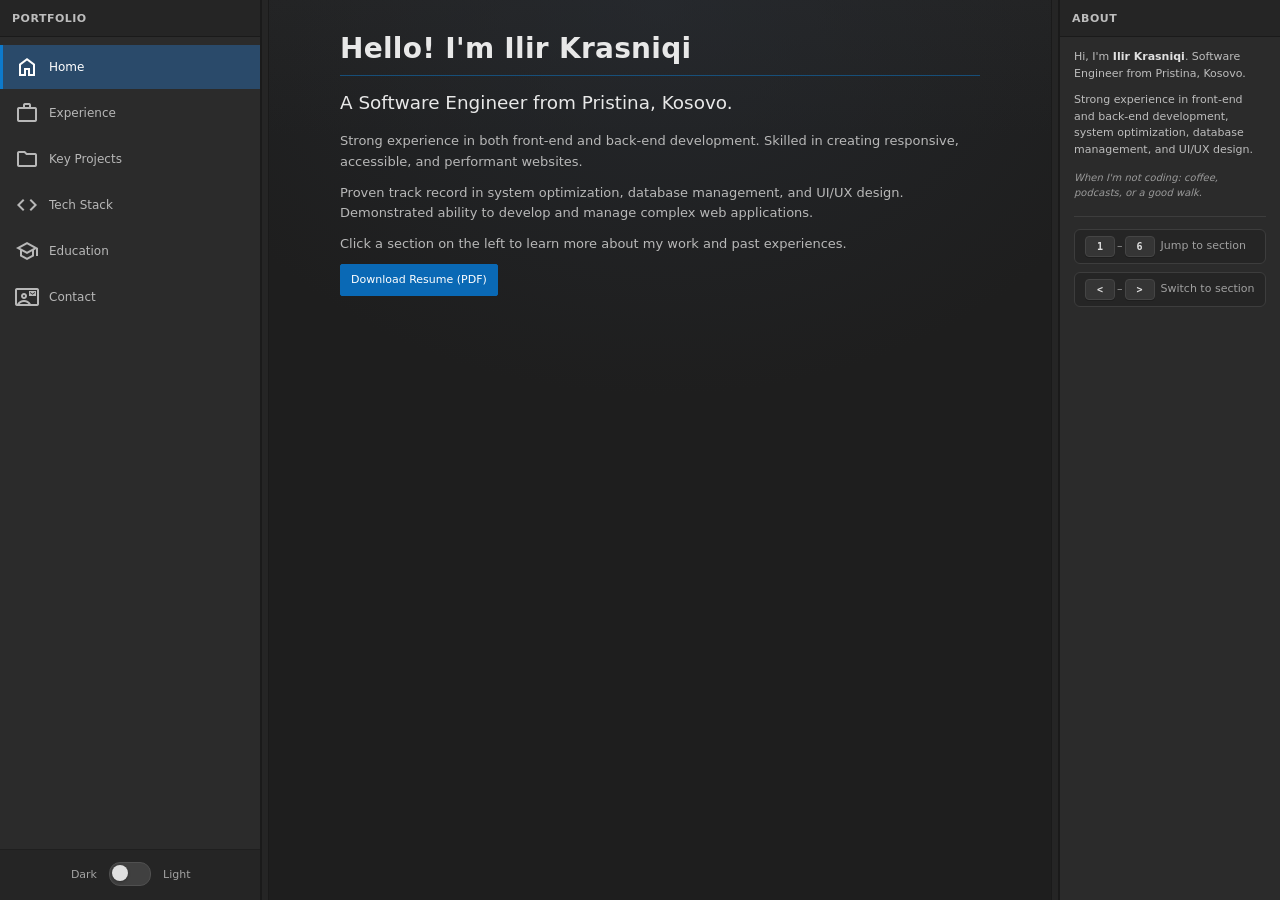
==== index.html @ af6eea29 "Initial commit" ====
<!DOCTYPE html>
<html lang="en">
<head>
  <meta charset="UTF-8" />
  <meta name="viewport" content="width=device-width, initial-scale=1" />
  <meta name="description" content="Ilir Krasniqi – Software Engineer from Pristina, Kosovo. Experience in React, TypeScript, Node.js, and full-stack development. Portfolio of web applications and projects." />
  <title>Ilir Krasniqi – Software Engineer | Portfolio</title>
  <link rel="preconnect" href="https://fonts.googleapis.com" />
  <link rel="preconnect" href="https://fonts.gstatic.com" crossorigin />
  <link rel="preload" href="style.css" as="style" />
  <link rel="stylesheet" href="style.css" />
  <link rel="stylesheet" href="theme-light.css" media="print" onload="this.media='all'" />
  <noscript><link rel="stylesheet" href="theme-light.css" /></noscript>
  <link rel="preload" href="https://fonts.googleapis.com/css2?family=Material+Symbols+Outlined:opsz,wght,FILL,GRAD@24,400,0,0&display=swap" as="style" onload="this.onload=null;this.rel='stylesheet'" />
  <noscript><link rel="stylesheet" href="https://fonts.googleapis.com/css2?family=Material+Symbols+Outlined:opsz,wght,FILL,GRAD@24,400,0,0&display=swap" /></noscript>
  <link rel="icon" id="favicon" href="favicon.svg" type="image/svg+xml" />
  <script>
    (function(){
      try {
        var t = localStorage.getItem('portfolioTheme');
        var fav = document.getElementById('favicon');
        if (t === 'light') { document.documentElement.classList.add('theme-light'); if (fav) fav.href = 'favicon-light.svg'; }
        else if (t === 'dark') { document.documentElement.classList.remove('theme-light'); if (fav) fav.href = 'favicon.svg'; }
      } catch (e) {}
      window._portfolioFaviconPaths = { dark: 'favicon.svg', light: 'favicon-light.svg' };
    })();
  </script>
</head>
<body>
  <a href="#section-home" class="skip-link">Skip to main content</a>
  <div class="container">
    <!-- Left panel: Navigation -->
    <aside class="controls">
      <div class="panel-header">
        <span class="panel-title">Portfolio</span>
      </div>

      <nav class="nav-sections" aria-label="Main navigation">
        <button type="button" class="nav-item active" data-section="home" aria-current="page">
          <span class="material-symbols-outlined nav-icon">home</span>
          <span class="nav-label">Home</span>
        </button>
        <button type="button" class="nav-item" data-section="experience">
          <span class="material-symbols-outlined nav-icon">work</span>
          <span class="nav-label">Experience</span>
        </button>
        <button type="button" class="nav-item" data-section="projects">
          <span class="material-symbols-outlined nav-icon">folder</span>
          <span class="nav-label">Key Projects</span>
        </button>
        <button type="button" class="nav-item" data-section="tech">
          <span class="material-symbols-outlined nav-icon">code</span>
          <span class="nav-label">Tech Stack</span>
        </button>
        <button type="button" class="nav-item" data-section="education">
          <span class="material-symbols-outlined nav-icon">school</span>
          <span class="nav-label">Education</span>
        </button>
        <button type="button" class="nav-item" data-section="contact">
          <span class="material-symbols-outlined nav-icon">contact_mail</span>
          <span class="nav-label">Contact</span>
        </button>
      </nav>

      <div class="controls-footer" role="group" aria-label="Interface theme">
        <div class="theme-row">
          <span class="theme-switch-label">Dark</span>
          <button type="button" id="themeSwitch" class="theme-switch" role="switch" aria-checked="false" aria-label="Use light theme">
            <span class="theme-switch-track">
              <span class="theme-switch-thumb"></span>
            </span>
          </button>
          <span class="theme-switch-label">Light</span>
        </div>
      </div>
    </aside>

    <div class="panel-resizer" id="resizerLeft" role="separator" aria-orientation="vertical" title="Drag to resize panel"></div>

    <!-- Main content -->
    <main class="content-wrapper">
      <div class="content-toolbar">
        <h1 class="content-title">Ilir Krasniqi</h1>
        <p class="content-subtitle">Software Engineer</p>
      </div>

      <div class="content-scroll">
        <section id="section-home" class="content-section active" aria-labelledby="heading-home">
          <h2 id="heading-home" class="section-heading">Hello! I'm Ilir Krasniqi</h2>
          <p class="section-lead">A Software Engineer from Pristina, Kosovo.</p>
          <p>Strong experience in both front-end and back-end development. Skilled in creating responsive, accessible, and performant websites.</p>
          <p>Proven track record in system optimization, database management, and UI/UX design. Demonstrated ability to develop and manage complex web applications.</p>
          <p class="section-hint">Click a section on the left to learn more about my work and past experiences.</p>
          <p class="section-actions">
            <a href="https://ilir.netlify.app/ilir-krasniqi-cv.pdf" class="btn-panel btn-primary" target="_blank" rel="noopener noreferrer" download>Download Resume (PDF)</a>
          </p>
        </section>

        <section id="section-experience" class="content-section" aria-labelledby="heading-experience" hidden>
          <h2 id="heading-experience" class="section-heading">Experience</h2>
          <p class="section-intro">Professional experience across full-stack development, accounting systems, and IT support.</p>
          <ul class="timeline-list">
            <li class="timeline-item">
              <span class="timeline-role">Software Engineer</span>
              <span class="timeline-company">@ Secro Inc</span>
              <span class="timeline-date">Dec 2025 – Present</span>
              <ul class="timeline-bullets">
                <li>In charge of supporting clients and ensuring smooth onboarding and ongoing technical assistance.</li>
                <li>Create new flows for new clients based on sales team needs, tailoring solutions to each client’s requirements.</li>
                <li>Replace third-party applications in our process with in-house solutions to improve control, reliability, and cost efficiency.</li>
                <li>Develop and maintain automated QA test suites covering all application flows.</li>
              </ul>
              <span class="timeline-tags">React · TypeScript · Node.js · NestJS</span>
            </li>
            <li class="timeline-item">
              <span class="timeline-role">Full-Stack Developer</span>
              <span class="timeline-company">@ Planet Accounting</span>
              <span class="timeline-date">Jan 2023 – Dec 2025</span>
              <ul class="timeline-bullets">
                <li>Led the front-end design of the Planet Accounting web program, ensuring a user-friendly and visually appealing interface.</li>
                <li>Developed a comprehensive school management system for a reputable school in Kosovo, tailored to their operational needs.</li>
                <li>Integrated the school management system into the Planet Accounting program, enabling centralized financial reporting and streamlined access to accounting data.</li>
                <li>Optimized back-end development processes by monitoring and testing methods for improving database query efficiency.</li>
              </ul>
              <span class="timeline-tags">JavaScript · PHP · SQL · HTML/CSS</span>
            </li>
            <li class="timeline-item">
              <span class="timeline-role">Full-Stack Developer</span>
              <span class="timeline-company">@ Green Mills General Trading L.L.C</span>
              <span class="timeline-date">Jan 2020 – Jan 2023</span>
              <ul class="timeline-bullets">
                <li>Developed and maintained the company's internal inventory management system to improve operational efficiency.</li>
                <li>Integrated real-time data synchronization features to ensure accuracy and reduce delays in inventory updates.</li>
                <li>Enhanced back-end architecture with scalable solutions, optimizing database queries and data handling for high-volume operations.</li>
                <li>Conducted rigorous testing and debugging to ensure the system's reliability, security, and performance across multiple user roles.</li>
              </ul>
              <span class="timeline-tags">React · Node.js · PostgreSQL · AWS</span>
            </li>
            <li class="timeline-item">
              <span class="timeline-role">IT Technician</span>
              <span class="timeline-company">@ Exclusive Globex Group</span>
              <span class="timeline-date">May 2018 – Jan 2020</span>
              <ul class="timeline-bullets">
                <li>Created and maintained the company's business website, ensuring it met branding and functional requirements.</li>
                <li>Installed, configured, and maintained devices including desktops, laptops, and peripherals to support operational efficiency.</li>
                <li>Managed all technological aspects of the company, ensuring smooth operation across hardware and software platforms.</li>
              </ul>
              <span class="timeline-tags">Support · Hardware · Documentation</span>
            </li>
          </ul>
        </section>

        <section id="section-projects" class="content-section" aria-labelledby="heading-projects" hidden>
          <div id="projectListViewModel">
            <h2 id="heading-projects" class="section-heading">Key Projects</h2>
            <p class="section-intro">Selected web applications and systems I’ve built or contributed to. Click a project to read more.</p>
            <div class="project-cards">
            <article class="project-card" data-project-id="markdown-editor" tabindex="0" role="button">
              <h3 class="project-card-title">Markdown Editor</h3>
              <p class="project-card-desc">Client-side markdown editor with split view and live preview. Features: outline from headings, export to HTML/PDF/Word, find &amp; replace, formatting toolbar, dark/light theme, resizable panels, and optional draft auto-save.</p>
              <span class="project-card-tags">HTML · CSS · JavaScript · marked.js · html2pdf</span>
            </article>
            <article class="project-card" data-project-id="label-designer" tabindex="0" role="button">
              <h3 class="project-card-title">Label Designer (Label Maker)</h3>
              <p class="project-card-desc">Client-side web app for designing printable labels. Canvas with text, QR codes, barcodes, shapes, lines, SVG/images; layers panel and properties; import/export JSON, XML, PNG, PDF, ZPL; print support. Same Photoshop-style UI as the Markdown Editor.</p>
              <span class="project-card-tags">HTML · CSS · JavaScript · Fabric.js · Vite · jsPDF</span>
            </article>
            <article class="project-card" data-project-id="planet-accounting" tabindex="0" role="button">
              <h3 class="project-card-title">Planet Accounting Web Program</h3>
              <p class="project-card-desc">Full-stack web application for accounting workflows: invoicing, reporting, and data management. Includes role-based access, dashboards, and export features.</p>
              <span class="project-card-tags">React · TypeScript · Node.js · PostgreSQL</span>
            </article>
            <article class="project-card" data-project-id="lead-generator" tabindex="0" role="button">
              <h3 class="project-card-title">Lead Generator (ImportInfo → Seamless AI)</h3>
              <p class="project-card-desc">Automation that pulls lead data from ImportInfo and feeds it into Seamless AI. Handles mapping, validation, and scheduled runs for qualified sales leads.</p>
              <span class="project-card-tags">JavaScript · Node.js · API · Automation</span>
            </article>
            <article class="project-card" data-project-id="national-theater-kosovo" tabindex="0" role="button">
              <h3 class="project-card-title">National Theater of Kosovo — Management Tool</h3>
              <p class="project-card-desc">Management system for productions, scheduling, cast and crew, and operational reporting. Supports planning and day-to-day theater administration.</p>
              <span class="project-card-tags">React · TypeScript · Node.js · PostgreSQL</span>
            </article>
          </div>
          </div>
          <div id="projectDetailView" class="project-detail-view hidden">
            <a href="#" id="projectDetailBack" class="project-detail-back"><span class="material-symbols-outlined" aria-hidden="true">arrow_back</span><span class="project-detail-back-text">All projects</span></a>
            <h2 id="projectDetailTitle" class="section-heading project-detail-title"></h2>
            <div class="project-detail-block">
              <h3 class="project-detail-label">Why I built this</h3>
              <p id="projectDetailReason" class="project-detail-reason"></p>
            </div>
            <div class="project-detail-block">
              <h3 class="project-detail-label">UI / UX</h3>
              <p id="projectDetailUiUx" class="project-detail-uiux"></p>
            </div>
            <div class="project-detail-block">
              <h3 class="project-detail-label">Overview</h3>
              <p id="projectDetailOverview" class="project-detail-overview"></p>
            </div>
            <div class="project-detail-gallery" id="projectDetailGallery" aria-label="Project screenshots"></div>
            <div class="project-detail-block">
              <h3 class="project-detail-label">Tech</h3>
              <div class="project-detail-tech" id="projectDetailTech"></div>
            </div>
            <div class="project-detail-links" id="projectDetailLinks"></div>
          </div>
        </section>

        <section id="section-tech" class="content-section" aria-labelledby="heading-tech" hidden>
          <h2 id="heading-tech" class="section-heading">Tech Stack</h2>
          <p class="section-intro">Technologies and tools I use for building and deploying web applications.</p>
          <div class="tech-groups">
            <div class="tech-group">
              <h3 class="tech-group-title">Frontend</h3>
              <div class="tech-grid">
                <span class="tech-badge" title="HTML5 – Markup structure">HTML5</span>
                <span class="tech-badge" title="CSS3 – Styling and layout">CSS3</span>
                <span class="tech-badge" title="JavaScript – Client-side scripting">JavaScript</span>
                <span class="tech-badge" title="TypeScript – Typed JavaScript">TypeScript</span>
                <span class="tech-badge" title="React – UI library">React</span>
              </div>
            </div>
            <div class="tech-group">
              <h3 class="tech-group-title">Backend &amp; Runtime</h3>
              <div class="tech-grid">
                <span class="tech-badge" title="Node.js – JavaScript runtime">Node.js</span>
                <span class="tech-badge" title="NestJS – Node.js framework">NestJS</span>
                <span class="tech-badge" title="PHP – Server-side language">PHP</span>
                <span class="tech-badge" title="Java – Backend and applications">Java</span>
              </div>
            </div>
            <div class="tech-group">
              <h3 class="tech-group-title">Database</h3>
              <div class="tech-grid">
                <span class="tech-badge" title="PostgreSQL – Relational database">PostgreSQL</span>
                <span class="tech-badge" title="SQL – Database queries">SQL</span>
              </div>
            </div>
            <div class="tech-group">
              <h3 class="tech-group-title">Tools &amp; Cloud</h3>
              <div class="tech-grid">
                <span class="tech-badge" title="Git – Version control">Git</span>
                <span class="tech-badge" title="AWS – Cloud platform">AWS</span>
              </div>
            </div>
          </div>
        </section>

        <section id="section-education" class="content-section" aria-labelledby="heading-education" hidden>
          <h2 id="heading-education" class="section-heading">Education</h2>
          <p class="section-intro">Formal education and continuous learning in technology and development.</p>
          <div class="education-block">
            <span class="education-school">Rochester Institute of Technology</span>
            <span class="education-degree">Associate Degree (May 2025)</span>
            <p class="education-desc">Focus on applied technology and information technology. Coursework in programming, web development, databases, and system design, supporting my transition into full-stack development.</p>
          </div>
        </section>

        <section id="section-contact" class="content-section" aria-labelledby="heading-contact" hidden>
          <h2 id="heading-contact" class="section-heading">Contact</h2>
          <p class="section-intro">I’m open to new opportunities and collaborations. Reach out by email or phone, or get an indicative quote below.</p>
          <div class="contact-list">
            <a href="mailto:ilirk18@gmail.com" class="contact-link">
              <span class="material-symbols-outlined contact-icon">mail</span>
              ilirk18@gmail.com
            </a>
            <a href="tel:+38343823137" class="contact-link">
              <span class="material-symbols-outlined contact-icon">phone</span>
              +383 (43) 823-137
            </a>
          </div>

          <div class="quote-block" aria-labelledby="quote-heading">
            <h3 id="quote-heading" class="quote-heading">Request a quote</h3>
            <p class="quote-intro">Get an indicative range for your project. Final scope and pricing will be confirmed after we discuss your needs.</p>
            <div class="quote-form">
              <div class="quote-field">
                <label for="quote-type">Project type</label>
                <select id="quote-type" class="quote-select">
                  <option value="website">Website (marketing, landing, multi-page)</option>
                  <option value="webapp">Web application (dashboard, SaaS, tools)</option>
                  <option value="consulting">Consulting / technical advisory</option>
                  <option value="maintenance">Ongoing maintenance or support</option>
                  <option value="other">Other / custom</option>
                </select>
              </div>
              <div class="quote-field">
                <label for="quote-scope">Scope</label>
                <select id="quote-scope" class="quote-select">
                  <option value="small">Small (1–3 weeks)</option>
                  <option value="medium" selected>Medium (3–8 weeks)</option>
                  <option value="large">Large (2–4 months)</option>
                </select>
              </div>
              <div class="quote-field">
                <label for="quote-timeline">Timeline</label>
                <select id="quote-timeline" class="quote-select">
                  <option value="standard" selected>Standard</option>
                  <option value="rush">Rush (faster delivery)</option>
                </select>
              </div>
            </div>
            <div class="quote-result" id="quote-result" aria-live="polite" aria-atomic="true">
              <span class="quote-result-label">Estimated range</span>
              <span class="quote-result-value" id="quote-result-value">—</span>
            </div>
            <p class="quote-disclaimer">Indicative only. Contact me for a detailed proposal.</p>
          </div>

          <div class="links-block">
            <span class="links-label">Links</span>
            <a href="https://ilir.netlify.app/ilir-krasniqi-cv.pdf" class="btn-panel btn-primary contact-download" target="_blank" rel="noopener noreferrer">Resume (PDF)</a>
            <a href="https://github.com/ilirk18" class="btn-panel contact-download" target="_blank" rel="noopener noreferrer">GitHub</a>
          </div>
        </section>
      </div>
    </main>

    <div class="panel-resizer" id="resizerRight" role="separator" aria-orientation="vertical" title="Drag to resize panel"></div>

    <!-- Right panel: Quick info -->
    <aside class="layers-panel">
      <div class="panel-header">
        <span class="panel-title">About</span>
      </div>
      <div class="about-content">
        <p class="about-text">Hi, I'm <strong>Ilir Krasniqi</strong>. Software Engineer from Pristina, Kosovo.</p>
        <p class="about-text">Strong experience in front-end and back-end development, system optimization, database management, and UI/UX design.</p>
        <p class="about-fun">When I'm not coding: coffee, podcasts, or a good walk.</p>
        <div class="about-shortcuts">
          <span class="shortcut-chip"><span class="shortcut-keys"><kbd>1</kbd>–<kbd>6</kbd></span><span class="shortcut-label">Jump to section</span></span>
          <span class="shortcut-chip"><span class="shortcut-keys"><kbd>&lt;</kbd>–<kbd>&gt;</kbd></span><span class="shortcut-label">Switch to section</span></span>
        </div>
      </div>
    </aside>
  </div>

  <div id="comparisonExpandModal" class="comparison-expand-modal hidden" role="dialog" aria-modal="true" aria-label="Before and after — full size">
    <div class="comparison-expand-backdrop" id="comparisonExpandBackdrop"></div>
    <div class="comparison-expand-content">
      <div class="comparison-expand-header">
        <span class="comparison-expand-title">Before &amp; After — full size</span>
        <span class="comparison-expand-zoom-hint">Scroll on an image to zoom</span>
        <button type="button" class="comparison-expand-close" id="comparisonExpandClose" aria-label="Close">
          <span class="material-symbols-outlined">close</span>
        </button>
      </div>
      <div class="comparison-expand-body" id="comparisonExpandBody"></div>
    </div>
  </div>

  <script src="app.js" defer></script>
</body>
</html>
---- style.css ----
/* Portfolio – same Photoshop-style dark theme as Markdown Editor */
body {
  font-family: "Segoe UI", system-ui, -apple-system, sans-serif;
  margin: 0;
  padding: 0;
  background: #1a1a1a;
  transition: background-color 0.3s ease;
}

.skip-link {
  position: absolute;
  top: -100px;
  left: 8px;
  padding: 8px 12px;
  font-size: 13px;
  background: #0d7acc;
  color: #fff;
  border-radius: 4px;
  text-decoration: none;
  z-index: 10001;
  transition: top 0.2s;
}

.skip-link:focus {
  top: 8px;
}

.container {
  display: flex;
  height: 100vh;
}

/* ----- Left panel: Navigation ----- */
.controls {
  width: var(--controls-width, 260px);
  min-width: 200px;
  max-width: 480px;
  flex-shrink: 0;
  background: #2b2b2b;
  border-right: 1px solid #1a1a1a;
  overflow-y: auto;
  overflow-x: hidden;
  display: flex;
  flex-direction: column;
}

.panel-header {
  height: 36px;
  min-height: 36px;
  padding: 0 12px;
  background: #252525;
  border-bottom: 1px solid #1a1a1a;
  flex-shrink: 0;
  display: flex;
  align-items: center;
}

.panel-title {
  font-size: 11px;
  font-weight: 600;
  color: #bdbdbd;
  letter-spacing: 0.5px;
  text-transform: uppercase;
}

.nav-sections {
  display: flex;
  flex-direction: column;
  padding: 8px 0;
  gap: 2px;
}

.nav-item {
  display: flex;
  align-items: center;
  gap: 10px;
  width: 100%;
  padding: 10px 12px;
  font-size: 12px;
  font-weight: 500;
  color: #b8b8b8;
  background: transparent;
  border: none;
  border-left: 3px solid transparent;
  cursor: pointer;
  text-align: left;
  font-family: inherit;
  transition: background 0.12s, color 0.12s, border-color 0.12s;
}

.nav-item:hover {
  background: #323232;
  color: #e0e0e0;
}

.nav-item.active {
  background: #2a4a6a;
  color: #fff;
  border-left-color: #0d7acc;
}

.nav-icon {
  font-family: "Material Symbols Outlined";
  font-size: 20px;
  font-weight: 400;
  line-height: 1;
  color: inherit;
  flex-shrink: 0;
}

.nav-label {
  flex: 1;
}

.material-symbols-outlined {
  font-family: "Material Symbols Outlined";
  font-weight: 400;
  font-style: normal;
  font-size: 1.25rem;
  line-height: 1;
  letter-spacing: normal;
  text-rendering: optimizeLegibility;
  -webkit-font-smoothing: antialiased;
}

/* Controls footer & theme */
.controls-footer {
  margin-top: auto;
  padding: 10px 12px 12px;
  background: #252525;
  border-top: 1px solid #1f1f1f;
  flex-shrink: 0;
}

.theme-row {
  display: flex;
  align-items: center;
  justify-content: center;
  gap: 10px;
}

.controls-footer .theme-switch-label {
  font-size: 11px;
  color: #a3a3a3;
  min-width: 28px;
}

.controls-footer .theme-switch-label:first-of-type {
  text-align: right;
}

.controls-footer .theme-switch-label:last-of-type {
  text-align: left;
}

/* ----- Panel resizers ----- */
.panel-resizer {
  width: 6px;
  flex-shrink: 0;
  background: #252525;
  border-left: 1px solid #1a1a1a;
  border-right: 1px solid #1a1a1a;
  cursor: col-resize;
  position: relative;
}

.panel-resizer:hover,
.panel-resizer.resizing {
  background: #0d7acc;
  border-left-color: #0d7acc;
  border-right-color: #0d7acc;
  opacity: 0.8;
}

/* ----- Main content ----- */
.content-wrapper {
  flex: 1;
  display: flex;
  flex-direction: column;
  background: #1e1e1e;
  background-image: radial-gradient(ellipse 120% 80% at 50% 0%, rgba(40, 45, 52, 0.6) 0%, transparent 55%),
    linear-gradient(180deg, #222 0%, #1e1e1e 15%, #1e1e1e 100%);
  min-width: 0;
}

.content-toolbar {
  padding: 16px 24px;
  background: #252525;
  border-bottom: 1px solid #1a1a1a;
  flex-shrink: 0;
}

.content-toolbar--hidden {
  display: none;
}

/* Desktop: use about panel only; hide main content toolbar */
@media (min-width: 769px) {
  .content-toolbar {
    display: none !important;
  }
}

/* Mobile: show toolbar (name/title in main area), hide about panel */
@media (max-width: 768px) {
  .layers-panel {
    display: none !important;
  }
}

.content-title {
  margin: 0 0 4px;
  font-size: 20px;
  font-weight: 600;
  color: #fff;
  letter-spacing: 0.02em;
}

.content-subtitle {
  margin: 0;
  font-size: 12px;
  color: #a3a3a3;
  letter-spacing: 0.03em;
}

.content-scroll {
  flex: 1;
  overflow-y: auto;
  padding: 24px 32px;
  display: flex;
  flex-direction: column;
  align-items: center;
}

.content-section {
  display: none;
  width: 100%;
  max-width: 640px;
  padding: 8px 0;
}

.content-section.active {
  display: block;
  animation: sectionFadeIn 0.35s ease;
}

@keyframes sectionFadeIn {
  from { opacity: 0; }
  to { opacity: 1; }
}

.section-heading {
  margin: 0 0 16px;
  padding-bottom: 10px;
  font-size: 1.5em;
  font-weight: 600;
  color: #e8e8e8;
  letter-spacing: 0.01em;
  border-bottom: 1px solid rgba(13, 122, 204, 0.4);
}

/* Home section: slightly more prominent hero */
#section-home .section-heading {
  font-size: 1.75em;
  margin-bottom: 12px;
  border-bottom-color: rgba(13, 122, 204, 0.5);
}

#section-home .section-lead {
  font-size: 1.15em;
  color: #e8e8e8;
  font-weight: 500;
}

.section-lead {
  margin: 0 0 12px;
  font-size: 1.1em;
  color: #e0e0e0;
}

.content-section p {
  margin: 0 0 0.75em;
  font-size: 13px;
  line-height: 1.6;
  color: #b8b8b8;
}

.section-intro {
  margin: 0 0 20px;
  font-size: 13px;
  line-height: 1.5;
  color: #a0a0a0;
}

.section-hint {
  margin-top: 20px;
  font-size: 11px;
  color: #707070;
}

.section-actions {
  margin: 24px 0 0;
}

.section-actions .btn-panel {
  display: inline-flex;
}

/* Timeline (Experience) */
.timeline-list {
  list-style: none;
  padding: 0;
  margin: 0;
}

.timeline-item {
  padding: 14px 0;
  margin: 0 -4px;
  padding-left: 12px;
  padding-right: 4px;
  border-bottom: 1px solid #3d3d3d;
  border-left: 3px solid transparent;
  display: flex;
  flex-direction: column;
  gap: 4px;
  transition: background 0.2s ease, border-left-color 0.2s ease;
}

.timeline-item:hover {
  background: rgba(255, 255, 255, 0.04);
  border-left-color: rgba(13, 122, 204, 0.5);
}

.timeline-item:last-child {
  border-bottom: none;
}

.timeline-role {
  font-weight: 600;
  color: #e0e0e0;
  font-size: 13px;
}

.timeline-company {
  font-size: 12px;
  color: #0d7acc;
}

.timeline-date {
  font-size: 11px;
  color: #888;
}

.timeline-desc {
  margin: 10px 0 0;
  font-size: 12px;
  line-height: 1.55;
  color: #a0a0a0;
}

.timeline-bullets {
  margin: 10px 0 0;
  padding-left: 1.25em;
  list-style: disc;
  font-size: 12px;
  line-height: 1.55;
  color: #a0a0a0;
}

.timeline-bullets li {
  margin-bottom: 6px;
}

.timeline-bullets li:last-child {
  margin-bottom: 0;
}

.timeline-tags {
  margin-top: 8px;
  font-size: 11px;
  color: #0d7acc;
}

/* Projects */
.project-cards {
  display: flex;
  flex-direction: column;
  gap: 16px;
}

.project-card {
  padding: 18px;
  background: #2b2b2b;
  border: 1px solid #404040;
  border-radius: 4px;
  display: flex;
  flex-direction: column;
  gap: 8px;
  transition: box-shadow 0.25s ease, border-color 0.2s ease, background 0.2s ease;
}

.project-card-title {
  margin: 0;
  font-size: 14px;
  font-weight: 600;
  color: #e0e0e0;
}

.project-card-desc {
  margin: 0;
  font-size: 12px;
  line-height: 1.55;
  color: #a0a0a0;
}

.project-card-tags {
  font-size: 11px;
  color: #0d7acc;
}

.project-card[role="button"] {
  cursor: pointer;
}

.project-card[role="button"]:hover {
  border-color: #0d7acc;
  background: #323232;
  box-shadow: 0 0 0 1px #0d7acc, 0 0 20px rgba(13, 122, 204, 0.25);
}

.project-card[role="button"]:hover .project-card-title {
  color: #fff;
}

.project-card[role="button"]:hover .project-card-tags {
  color: #4da3f6;
}

.project-card[role="button"]:focus-visible {
  outline: 2px solid #0d7acc;
  outline-offset: 2px;
}

/* Project detail (in-section view) */
#projectListViewModel.hidden,
.project-detail-view.hidden {
  display: none !important;
}

.project-detail-view {
  display: block;
  max-width: 640px;
}

.project-detail-back {
  display: inline-flex;
  align-items: center;
  gap: 6px;
  margin-bottom: 20px;
  font-size: 12px;
  color: #0d7acc;
  text-decoration: none;
  transition: color 0.15s ease;
}

.project-detail-back .project-detail-back-text {
  text-decoration: underline;
  text-underline-offset: 3px;
  text-decoration-color: transparent;
  transition: text-decoration-color 0.15s ease;
}

.project-detail-back:hover .project-detail-back-text {
  text-decoration-color: currentColor;
}

.project-detail-back .material-symbols-outlined {
  font-size: 20px;
  flex-shrink: 0;
}

.project-detail-title {
  margin-bottom: 20px;
}

.project-detail-block {
  margin-bottom: 20px;
}

.project-detail-label {
  margin: 0 0 8px;
  font-size: 11px;
  font-weight: 600;
  letter-spacing: 0.05em;
  text-transform: uppercase;
  color: #888;
  font-family: inherit;
}

.project-detail-reason,
.project-detail-uiux,
.project-detail-overview {
  margin: 0;
  font-size: 13px;
  line-height: 1.6;
  color: #b8b8b8;
}

.project-detail-gallery {
  margin-bottom: 20px;
  position: relative;
}

.project-detail-carousel {
  position: relative;
  overflow: hidden;
  border-radius: 4px;
  border: 1px solid #404040;
  background: #1a1a1a;
}

.project-detail-track {
  display: flex;
  transition: transform 0.3s ease;
}

.project-detail-slide {
  flex: 0 0 100%;
  width: 100%;
  min-width: 0;
}

.project-detail-slide img {
  width: 100%;
  height: auto;
  display: block;
  vertical-align: top;
}

.project-detail-carousel-btn {
  position: absolute;
  top: 50%;
  transform: translateY(-50%);
  z-index: 2;
  width: 40px;
  height: 40px;
  padding: 0;
  display: inline-flex;
  align-items: center;
  justify-content: center;
  background: rgba(0, 0, 0, 0.5);
  border: 1px solid #505050;
  border-radius: 4px;
  color: #fff;
  cursor: pointer;
  font-family: inherit;
  transition: background 0.15s ease;
}

.project-detail-carousel-btn:hover {
  background: rgba(0, 0, 0, 0.75);
}

.project-detail-carousel-btn .material-symbols-outlined {
  font-size: 28px;
}

.project-detail-carousel-prev {
  left: 12px;
}

.project-detail-carousel-next {
  right: 12px;
}

.project-detail-dots {
  display: flex;
  justify-content: center;
  gap: 8px;
  margin-top: 12px;
  flex-wrap: wrap;
}

.project-detail-dot {
  width: 8px;
  height: 8px;
  padding: 0;
  border: none;
  border-radius: 50%;
  background: #505050;
  cursor: pointer;
  font-size: 0;
  transition: background 0.15s ease;
}

.project-detail-dot:hover {
  background: #707070;
}

.project-detail-dot.active {
  background: #0d7acc;
}

/* Before/after comparison slider */
.project-detail-comparison {
  position: relative;
  overflow: hidden;
  border-radius: 4px;
  border: 1px solid #404040;
  background: #1a1a1a;
  cursor: ew-resize;
  user-select: none;
  min-height: 240px;
  aspect-ratio: 16 / 9;
}

.project-detail-comparison-before,
.project-detail-comparison-after {
  display: block;
  width: 100%;
  height: 100%;
  position: absolute;
  left: 0;
  top: 0;
  object-fit: cover;
  object-position: center;
  pointer-events: none;
}

.project-detail-comparison-before {
  z-index: 0;
}

.project-detail-comparison-after {
  z-index: 1;
  clip-path: inset(0 50% 0 0);
  transition: clip-path 0.05s ease-out;
}

.project-detail-comparison-handle {
  position: absolute;
  top: 0;
  bottom: 0;
  left: 50%;
  width: 4px;
  margin-left: -2px;
  z-index: 2;
  cursor: ew-resize;
  background: #0d7acc;
  display: flex;
  align-items: center;
  justify-content: center;
  transition: left 0.05s ease-out;
}

.project-detail-comparison-handle-grip {
  position: absolute;
  width: 32px;
  height: 32px;
  border-radius: 50%;
  background: #0d7acc;
  color: #fff;
  display: flex;
  align-items: center;
  justify-content: center;
  box-shadow: 0 1px 4px rgba(0, 0, 0, 0.3);
  pointer-events: none;
}

.project-detail-comparison-handle-grip .material-symbols-outlined {
  font-size: 20px;
}

.project-detail-comparison-label {
  position: absolute;
  bottom: 10px;
  padding: 4px 10px;
  font-size: 11px;
  font-weight: 600;
  letter-spacing: 0.05em;
  text-transform: uppercase;
  background: rgba(0, 0, 0, 0.6);
  color: #fff;
  border-radius: 2px;
  pointer-events: none;
  z-index: 3;
}

.project-detail-comparison-label-before {
  left: 10px;
}

.project-detail-comparison-label-after {
  right: 10px;
}

.project-detail-comparison-hint {
  margin: 10px 0 0;
  font-size: 11px;
  color: #707070;
}

.project-detail-comparison-expand-btn {
  position: absolute;
  top: 10px;
  right: 10px;
  z-index: 3;
  width: 36px;
  height: 36px;
  padding: 0;
  display: inline-flex;
  align-items: center;
  justify-content: center;
  background: rgba(0, 0, 0, 0.5);
  border: 1px solid #505050;
  border-radius: 4px;
  color: #fff;
  cursor: pointer;
  font-family: inherit;
}

.project-detail-comparison-expand-btn:hover {
  background: rgba(0, 0, 0, 0.75);
}

.project-detail-comparison-expand-btn .material-symbols-outlined {
  font-size: 20px;
}

/* Comparison expand modal (full images) */
.comparison-expand-modal {
  position: fixed;
  inset: 0;
  z-index: 20000;
  display: flex;
  align-items: center;
  justify-content: center;
  padding: 20px;
  box-sizing: border-box;
}

.comparison-expand-modal.hidden {
  display: none !important;
}

.comparison-expand-backdrop {
  position: absolute;
  inset: 0;
  background: rgba(0, 0, 0, 0.75);
}

.comparison-expand-content {
  position: relative;
  width: 100%;
  max-width: 1200px;
  max-height: 90vh;
  display: flex;
  flex-direction: column;
  background: #2b2b2b;
  border: 1px solid #505050;
  border-radius: 6px;
  box-shadow: 0 12px 40px rgba(0, 0, 0, 0.55);
  overflow: hidden;
}

.comparison-expand-header {
  padding: 12px 16px;
  background: #252525;
  border-bottom: 1px solid #404040;
  display: flex;
  align-items: center;
  justify-content: space-between;
  gap: 12px;
  flex-shrink: 0;
  flex-wrap: wrap;
}

.comparison-expand-title {
  font-size: 13px;
  font-weight: 600;
  color: #e0e0e0;
}

.comparison-expand-zoom-hint {
  font-size: 11px;
  color: #888;
}

.comparison-expand-close {
  display: inline-flex;
  align-items: center;
  justify-content: center;
  width: 36px;
  height: 36px;
  padding: 0;
  background: transparent;
  border: none;
  border-radius: 4px;
  color: #b0b0b0;
  cursor: pointer;
  font-family: inherit;
}

.comparison-expand-close:hover {
  background: rgba(255, 255, 255, 0.08);
  color: #fff;
}

.comparison-expand-close .material-symbols-outlined {
  font-size: 22px;
}

.comparison-expand-body {
  padding: 16px;
  overflow: auto;
  flex: 1;
  min-height: 0;
}

.comparison-expand-row {
  display: flex;
  gap: 20px;
  flex-wrap: wrap;
  justify-content: center;
}

.comparison-expand-cell {
  display: flex;
  flex-direction: column;
  gap: 8px;
  flex: 1;
  min-width: 280px;
  max-width: 50%;
}

.comparison-expand-cell-label {
  font-size: 11px;
  font-weight: 600;
  letter-spacing: 0.05em;
  text-transform: uppercase;
  color: #888;
}

.comparison-expand-zoom-wrap {
  overflow: auto;
  flex: 1;
  min-height: 200px;
  max-height: 70vh;
  display: flex;
  align-items: flex-start;
  justify-content: flex-start;
  cursor: zoom-in;
  border-radius: 4px;
  border: 1px solid #404040;
  background: #1a1a1a;
}

.comparison-expand-zoom-inner {
  flex-shrink: 0;
}

.comparison-expand-zoom-inner img {
  width: 100%;
  height: 100%;
  display: block;
  object-fit: fill;
  border-radius: 0;
  border: none;
  pointer-events: none;
}

.project-detail-tech {
  display: flex;
  flex-wrap: wrap;
  gap: 8px;
}

.project-detail-links {
  display: flex;
  flex-wrap: wrap;
  gap: 10px;
  padding-top: 8px;
  border-top: 1px solid #3d3d3d;
}

.project-detail-link {
  display: inline-flex;
  align-items: center;
  gap: 8px;
  padding: 8px 16px;
  font-size: 12px;
  text-decoration: none;
  color: inherit;
}

.project-detail-link .material-symbols-outlined {
  font-size: 18px;
}

/* Tech stack */
.tech-groups {
  display: flex;
  flex-direction: column;
  gap: 20px;
}

.tech-group {
  display: flex;
  flex-direction: column;
  gap: 10px;
}

.tech-group-title {
  margin: 0;
  font-size: 11px;
  font-weight: 600;
  letter-spacing: 0.05em;
  text-transform: uppercase;
  color: #888;
}

.tech-grid {
  display: flex;
  flex-wrap: wrap;
  gap: 8px;
}

.tech-badge {
  padding: 6px 12px;
  background: #323232;
  border: 1px solid #505050;
  border-radius: 4px;
  font-size: 12px;
  color: #b8b8b8;
  cursor: default;
  transition: transform 0.15s ease, filter 0.15s ease;
}

.tech-badge:hover {
  transform: scale(1.06);
  filter: brightness(1.2);
}

/* Education */
.education-block {
  padding: 16px;
  background: #2b2b2b;
  border: 1px solid #404040;
  border-radius: 4px;
  display: flex;
  flex-direction: column;
  gap: 4px;
}

.education-school {
  font-weight: 600;
  color: #e0e0e0;
  font-size: 14px;
}

.education-degree {
  font-size: 12px;
  color: #888;
}

.education-desc {
  margin: 12px 0 0;
  font-size: 12px;
  line-height: 1.55;
  color: #a0a0a0;
}

/* Contact */
.contact-list {
  display: flex;
  flex-direction: column;
  gap: 12px;
  margin-bottom: 20px;
}

.contact-link {
  display: inline-flex;
  align-items: center;
  gap: 10px;
  color: #0d7acc;
  text-decoration: none;
  font-size: 13px;
}

.contact-link:hover {
  text-decoration: underline;
}

.contact-icon {
  font-size: 20px;
  color: inherit;
}

.links-block {
  display: flex;
  flex-direction: column;
  gap: 10px;
}

.links-label {
  font-size: 10px;
  font-weight: 600;
  letter-spacing: 0.05em;
  text-transform: uppercase;
  color: #888;
}

.contact-download {
  display: inline-flex;
  align-items: center;
  justify-content: center;
  width: fit-content;
  padding: 8px 16px;
  text-decoration: none;
  color: inherit;
  font-size: 12px;
}

/* Request a quote */
.quote-block {
  margin: 28px 0 24px;
  padding: 20px;
  background: #252525;
  border: 1px solid #404040;
  border-radius: 6px;
}

.quote-heading {
  margin: 0 0 8px;
  font-size: 14px;
  font-weight: 600;
  color: #e0e0e0;
}

.quote-intro {
  margin: 0 0 16px;
  font-size: 12px;
  line-height: 1.5;
  color: #a0a0a0;
}

.quote-form {
  display: flex;
  flex-direction: column;
  gap: 14px;
  margin-bottom: 18px;
}

.quote-field {
  display: flex;
  flex-direction: column;
  gap: 4px;
}

.quote-field label {
  font-size: 11px;
  font-weight: 600;
  letter-spacing: 0.03em;
  color: #888;
}

.quote-select {
  padding: 8px 32px 8px 10px;
  font-size: 12px;
  font-family: inherit;
  color: #e0e0e0;
  background: #1e1e1e url("data:image/svg+xml,%3Csvg xmlns='http://www.w3.org/2000/svg' width='12' height='12' viewBox='0 0 24 24' fill='none' stroke='%23a0a0a0' stroke-width='2' stroke-linecap='round' stroke-linejoin='round'%3E%3Cpath d='M6 9l6 6 6-6'/%3E%3C/svg%3E") no-repeat right 10px center;
  background-size: 12px;
  border: 1px solid #404040;
  border-radius: 4px;
  cursor: pointer;
  transition: border-color 0.2s ease;
  appearance: none;
  -webkit-appearance: none;
  -moz-appearance: none;
}

.quote-select:hover {
  border-color: #555;
}

.quote-select:focus {
  outline: none;
  border-color: #0d7acc;
  box-shadow: 0 0 0 2px rgba(13, 122, 204, 0.3);
}

.quote-result {
  display: flex;
  flex-direction: column;
  gap: 2px;
  padding: 12px 14px;
  background: rgba(13, 122, 204, 0.12);
  border: 1px solid rgba(13, 122, 204, 0.4);
  border-radius: 4px;
}

.quote-result-label {
  font-size: 10px;
  font-weight: 600;
  letter-spacing: 0.05em;
  text-transform: uppercase;
  color: #7eb8e8;
}

.quote-result-value {
  font-size: 18px;
  font-weight: 600;
  color: #fff;
}

.quote-disclaimer {
  margin: 12px 0 0;
  font-size: 11px;
  color: #707070;
}

.btn-panel {
  padding: 6px 10px;
  font-size: 11px;
  font-weight: 500;
  color: #e0e0e0;
  background: #404040;
  border: 1px solid #505050;
  border-radius: 2px;
  cursor: pointer;
  transition: background 0.12s, border-color 0.12s;
  text-decoration: none;
}

.btn-panel:hover:not(:disabled) {
  background: #4a4a4a;
  border-color: #606060;
  color: #fff;
}

.btn-panel.btn-primary {
  background: #0a69b5;
  border-color: #0a69b5;
  color: #fff;
}

.btn-panel.btn-primary:hover:not(:disabled) {
  background: #0d7acc;
  border-color: #0d7acc;
}

/* ----- Right panel: About ----- */
.layers-panel {
  width: var(--layers-panel-width, 220px);
  min-width: 180px;
  max-width: 420px;
  flex-shrink: 0;
  background: #2b2b2b;
  border-left: 1px solid #1a1a1a;
  overflow: hidden;
  display: flex;
  flex-direction: column;
}

.about-content {
  padding: 12px 14px;
  font-size: 11px;
  color: #bdbdbd;
  line-height: 1.5;
  flex: 1;
  overflow-y: auto;
}

.about-text {
  margin: 0 0 10px;
}

.about-text strong {
  color: #e0e0e0;
}

.about-fun {
  margin: 12px 0 0;
  font-size: 10px;
  color: #9a9a9a;
  font-style: italic;
}

.about-shortcuts {
  margin: 16px 0 0;
  padding-top: 12px;
  border-top: 1px solid #3d3d3d;
  display: flex;
  flex-direction: column;
  gap: 8px;
  align-items: stretch;
}

.shortcut-chip {
  display: flex;
  align-items: center;
  gap: 6px;
  padding: 6px 10px;
  font-size: 11px;
  color: #a0a0a0;
  background: #252525;
  border: 1px solid #3d3d3d;
  border-radius: 6px;
  min-width: 0;
  box-sizing: border-box;
  transition: transform 0.15s ease, box-shadow 0.15s ease;
}

.shortcut-chip:hover {
  transform: scale(1.03);
  box-shadow: 0 0 14px rgba(13, 122, 204, 0.25);
}

.shortcut-chip .shortcut-keys {
  display: inline-flex;
  align-items: center;
  gap: 2px;
  white-space: nowrap;
  flex-shrink: 0;
}

.shortcut-chip .shortcut-label {
  min-width: 0;
  overflow-wrap: break-word;
}

.about-shortcuts kbd {
  display: inline-block;
  padding: 2px 5px;
  min-width: 18px;
  font-size: 10px;
  font-weight: 600;
  text-align: center;
  background: #353535;
  border: 1px solid #454545;
  border-radius: 4px;
  color: #e0e0e0;
  box-shadow: 0 1px 0 rgba(0, 0, 0, 0.2);
}

/* ----- Theme switch (left panel footer) ----- */
.theme-switch {
  display: inline-flex;
  align-items: center;
  padding: 2px;
  background: none;
  border: none;
  cursor: pointer;
  font-family: inherit;
  flex-shrink: 0;
}

.theme-switch-track {
  position: relative;
  width: 40px;
  height: 22px;
  border-radius: 11px;
  background: #404040;
  border: 1px solid #505050;
  transition: background 0.2s, border-color 0.2s;
}

.theme-switch:hover .theme-switch-track {
  background: #484848;
  border-color: #606060;
}

.theme-switch-thumb {
  position: absolute;
  top: 2px;
  left: 2px;
  width: 16px;
  height: 16px;
  border-radius: 50%;
  background: #e0e0e0;
  box-shadow: 0 1px 3px rgba(0, 0, 0, 0.3);
  transition: transform 0.2s ease;
}

.theme-switch[aria-checked="true"] .theme-switch-thumb {
  transform: translateX(18px);
}

.theme-switch[aria-checked="true"] .theme-switch-track {
  background: #0d7acc;
  border-color: #0d7acc;
}

.theme-switch[aria-checked="true"]:hover .theme-switch-track {
  background: #1a8ae0;
  border-color: #1a8ae0;
}

.theme-switch:focus-visible {
  outline: 2px solid #0d7acc;
  outline-offset: 2px;
  border-radius: 13px;
}

.hidden {
  display: none !important;
}

/* ----- Scrollbars ----- */
.controls,
.content-scroll,
.about-content,
.comparison-expand-body,
.comparison-expand-zoom-wrap {
  scrollbar-width: thin;
  scrollbar-color: #505050 #2b2b2b;
}

.controls::-webkit-scrollbar,
.content-scroll::-webkit-scrollbar,
.about-content::-webkit-scrollbar,
.comparison-expand-body::-webkit-scrollbar,
.comparison-expand-zoom-wrap::-webkit-scrollbar {
  width: 10px;
  height: 10px;
}

.controls::-webkit-scrollbar-track,
.content-scroll::-webkit-scrollbar-track,
.about-content::-webkit-scrollbar-track,
.comparison-expand-body::-webkit-scrollbar-track,
.comparison-expand-zoom-wrap::-webkit-scrollbar-track {
  background: #2b2b2b;
}

.controls::-webkit-scrollbar-thumb,
.content-scroll::-webkit-scrollbar-thumb,
.about-content::-webkit-scrollbar-thumb,
.comparison-expand-body::-webkit-scrollbar-thumb,
.comparison-expand-zoom-wrap::-webkit-scrollbar-thumb {
  background: #505050;
  border-radius: 5px;
  border: 2px solid #2b2b2b;
}

.controls::-webkit-scrollbar-thumb:hover,
.content-scroll::-webkit-scrollbar-thumb:hover,
.about-content::-webkit-scrollbar-thumb:hover,
.comparison-expand-body::-webkit-scrollbar-thumb:hover,
.comparison-expand-zoom-wrap::-webkit-scrollbar-thumb:hover {
  background: #606060;
}

/* ----- Easter egg (Konami code) ----- */
.easter-toast {
  position: fixed;
  bottom: 32px;
  left: 50%;
  transform: translateX(-50%) translateY(20px);
  padding: 12px 24px;
  font-size: 14px;
  font-weight: 500;
  color: #fff;
  background: #0d7acc;
  border-radius: 8px;
  box-shadow: 0 8px 32px rgba(0, 0, 0, 0.4);
  z-index: 10002;
  opacity: 0;
  transition: opacity 0.3s ease, transform 0.3s ease;
  pointer-events: none;
}

.easter-toast.easter-toast-visible {
  opacity: 1;
  transform: translateX(-50%) translateY(0);
}

.easter-confetti {
  position: fixed;
  top: 0;
  left: 0;
  width: 100%;
  height: 100%;
  pointer-events: none;
  z-index: 10001;
  overflow: hidden;
}

.easter-confetti-piece {
  position: absolute;
  top: -10px;
  width: 10px;
  height: 10px;
  border-radius: 2px;
  animation: easterConfettiFall linear forwards;
  opacity: 0.9;
}

@keyframes easterConfettiFall {
  to {
    transform: translateY(110vh) rotate(720deg);
    opacity: 0;
  }
}

/* ----- Focus styles ----- */
.nav-item:focus-visible {
  outline: 2px solid #0d7acc;
  outline-offset: 2px;
}

.contact-link:focus-visible {
  outline: 2px solid #0d7acc;
  outline-offset: 2px;
}

/* ----- Reduced motion: respect prefers-reduced-motion ----- */
@media (prefers-reduced-motion: reduce) {
  body,
  .skip-link,
  .nav-item,
  .theme-switch-track,
  .theme-switch-thumb,
  .project-card,
  .tech-badge,
  .shortcut-chip,
  .easter-toast,
  .project-detail-back .project-detail-back-text {
    transition: none !important;
  }

  .content-section.active {
    animation: none !important;
  }

  .easter-confetti-piece {
    animation: none !important;
  }

  .easter-confetti {
    display: none !important;
  }
}

/* ----- Print: one-column resume-style layout ----- */
@media print {
  .skip-link,
  .controls,
  .layers-panel,
  .panel-resizer,
  .easter-toast,
  .easter-confetti,
  #comparisonExpandModal {
    display: none !important;
  }

  body {
    background: #fff;
  }

  .container {
    display: block;
    height: auto;
    min-height: auto;
  }

  .content-wrapper {
    flex: none;
    width: 100%;
    max-width: none;
    background: #fff;
  }

  .content-toolbar {
    background: #f5f5f5;
    border-bottom: 1px solid #ddd;
    padding: 16px 24px;
  }

  .content-title {
    color: #111;
  }

  .content-subtitle {
    color: #555;
  }

  .content-scroll {
    padding: 24px 32px;
    overflow: visible;
    display: block;
    align-items: unset;
    max-height: none;
  }

  .content-section {
    display: block !important;
    visibility: visible !important;
    position: relative !important;
    width: 100% !important;
    max-width: none !important;
    page-break-inside: avoid;
  }

  .content-section h2 {
    page-break-after: avoid;
    color: #111;
  }

  .section-heading,
  .section-lead,
  .content-section p,
  .section-intro,
  .section-hint {
    color: #333;
  }

  .timeline-role,
  .timeline-company,
  .project-card-title {
    color: #111;
  }

  .timeline-date,
  .timeline-tags,
  .project-card-desc,
  .project-card-tags {
    color: #555;
  }

  #projectDetailView {
    display: none !important;
  }

  #projectListViewModel {
    display: block !important;
  }

  .project-card {
    break-inside: avoid;
    background: #f9f9f9;
    border-color: #ddd;
  }

  .tech-badge {
    background: #eee;
    border-color: #ccc;
    color: #333;
  }

  .contact-link {
    color: #0d7acc;
  }

  .btn-panel {
    border-color: #0d7acc;
    color: #0d7acc;
    background: transparent;
  }
}
---- style.css ----
/* Portfolio – same Photoshop-style dark theme as Markdown Editor */
body {
  font-family: "Segoe UI", system-ui, -apple-system, sans-serif;
  margin: 0;
  padding: 0;
  background: #1a1a1a;
  transition: background-color 0.3s ease;
}

.skip-link {
  position: absolute;
  top: -100px;
  left: 8px;
  padding: 8px 12px;
  font-size: 13px;
  background: #0d7acc;
  color: #fff;
  border-radius: 4px;
  text-decoration: none;
  z-index: 10001;
  transition: top 0.2s;
}

.skip-link:focus {
  top: 8px;
}

.container {
  display: flex;
  height: 100vh;
}

/* ----- Left panel: Navigation ----- */
.controls {
  width: var(--controls-width, 260px);
  min-width: 200px;
  max-width: 480px;
  flex-shrink: 0;
  background: #2b2b2b;
  border-right: 1px solid #1a1a1a;
  overflow-y: auto;
  overflow-x: hidden;
  display: flex;
  flex-direction: column;
}

.panel-header {
  height: 36px;
  min-height: 36px;
  padding: 0 12px;
  background: #252525;
  border-bottom: 1px solid #1a1a1a;
  flex-shrink: 0;
  display: flex;
  align-items: center;
}

.panel-title {
  font-size: 11px;
  font-weight: 600;
  color: #bdbdbd;
  letter-spacing: 0.5px;
  text-transform: uppercase;
}

.nav-sections {
  display: flex;
  flex-direction: column;
  padding: 8px 0;
  gap: 2px;
}

.nav-item {
  display: flex;
  align-items: center;
  gap: 10px;
  width: 100%;
  padding: 10px 12px;
  font-size: 12px;
  font-weight: 500;
  color: #b8b8b8;
  background: transparent;
  border: none;
  border-left: 3px solid transparent;
  cursor: pointer;
  text-align: left;
  font-family: inherit;
  transition: background 0.12s, color 0.12s, border-color 0.12s;
}

.nav-item:hover {
  background: #323232;
  color: #e0e0e0;
}

.nav-item.active {
  background: #2a4a6a;
  color: #fff;
  border-left-color: #0d7acc;
}

.nav-icon {
  font-family: "Material Symbols Outlined";
  font-size: 20px;
  font-weight: 400;
  line-height: 1;
  color: inherit;
  flex-shrink: 0;
}

.nav-label {
  flex: 1;
}

.material-symbols-outlined {
  font-family: "Material Symbols Outlined";
  font-weight: 400;
  font-style: normal;
  font-size: 1.25rem;
  line-height: 1;
  letter-spacing: normal;
  text-rendering: optimizeLegibility;
  -webkit-font-smoothing: antialiased;
}

/* Controls footer & theme */
.controls-footer {
  margin-top: auto;
  padding: 10px 12px 12px;
  background: #252525;
  border-top: 1px solid #1f1f1f;
  flex-shrink: 0;
}

.theme-row {
  display: flex;
  align-items: center;
  justify-content: center;
  gap: 10px;
}

.controls-footer .theme-switch-label {
  font-size: 11px;
  color: #a3a3a3;
  min-width: 28px;
}

.controls-footer .theme-switch-label:first-of-type {
  text-align: right;
}

.controls-footer .theme-switch-label:last-of-type {
  text-align: left;
}

/* ----- Panel resizers ----- */
.panel-resizer {
  width: 6px;
  flex-shrink: 0;
  background: #252525;
  border-left: 1px solid #1a1a1a;
  border-right: 1px solid #1a1a1a;
  cursor: col-resize;
  position: relative;
}

.panel-resizer:hover,
.panel-resizer.resizing {
  background: #0d7acc;
  border-left-color: #0d7acc;
  border-right-color: #0d7acc;
  opacity: 0.8;
}

/* ----- Main content ----- */
.content-wrapper {
  flex: 1;
  display: flex;
  flex-direction: column;
  background: #1e1e1e;
  background-image: radial-gradient(ellipse 120% 80% at 50% 0%, rgba(40, 45, 52, 0.6) 0%, transparent 55%),
    linear-gradient(180deg, #222 0%, #1e1e1e 15%, #1e1e1e 100%);
  min-width: 0;
}

.content-toolbar {
  padding: 16px 24px;
  background: #252525;
  border-bottom: 1px solid #1a1a1a;
  flex-shrink: 0;
}

.content-toolbar--hidden {
  display: none;
}

/* Desktop: use about panel only; hide main content toolbar */
@media (min-width: 769px) {
  .content-toolbar {
    display: none !important;
  }
}

/* Mobile: show toolbar (name/title in main area), hide about panel */
@media (max-width: 768px) {
  .layers-panel {
    display: none !important;
  }
}

.content-title {
  margin: 0 0 4px;
  font-size: 20px;
  font-weight: 600;
  color: #fff;
  letter-spacing: 0.02em;
}

.content-subtitle {
  margin: 0;
  font-size: 12px;
  color: #a3a3a3;
  letter-spacing: 0.03em;
}

.content-scroll {
  flex: 1;
  overflow-y: auto;
  padding: 24px 32px;
  display: flex;
  flex-direction: column;
  align-items: center;
}

.content-section {
  display: none;
  width: 100%;
  max-width: 640px;
  padding: 8px 0;
}

.content-section.active {
  display: block;
  animation: sectionFadeIn 0.35s ease;
}

@keyframes sectionFadeIn {
  from { opacity: 0; }
  to { opacity: 1; }
}

.section-heading {
  margin: 0 0 16px;
  padding-bottom: 10px;
  font-size: 1.5em;
  font-weight: 600;
  color: #e8e8e8;
  letter-spacing: 0.01em;
  border-bottom: 1px solid rgba(13, 122, 204, 0.4);
}

/* Home section: slightly more prominent hero */
#section-home .section-heading {
  font-size: 1.75em;
  margin-bottom: 12px;
  border-bottom-color: rgba(13, 122, 204, 0.5);
}

#section-home .section-lead {
  font-size: 1.15em;
  color: #e8e8e8;
  font-weight: 500;
}

.section-lead {
  margin: 0 0 12px;
  font-size: 1.1em;
  color: #e0e0e0;
}

.content-section p {
  margin: 0 0 0.75em;
  font-size: 13px;
  line-height: 1.6;
  color: #b8b8b8;
}

.section-intro {
  margin: 0 0 20px;
  font-size: 13px;
  line-height: 1.5;
  color: #a0a0a0;
}

.section-hint {
  margin-top: 20px;
  font-size: 11px;
  color: #707070;
}

.section-actions {
  margin: 24px 0 0;
}

.section-actions .btn-panel {
  display: inline-flex;
}

/* Timeline (Experience) */
.timeline-list {
  list-style: none;
  padding: 0;
  margin: 0;
}

.timeline-item {
  padding: 14px 0;
  margin: 0 -4px;
  padding-left: 12px;
  padding-right: 4px;
  border-bottom: 1px solid #3d3d3d;
  border-left: 3px solid transparent;
  display: flex;
  flex-direction: column;
  gap: 4px;
  transition: background 0.2s ease, border-left-color 0.2s ease;
}

.timeline-item:hover {
  background: rgba(255, 255, 255, 0.04);
  border-left-color: rgba(13, 122, 204, 0.5);
}

.timeline-item:last-child {
  border-bottom: none;
}

.timeline-role {
  font-weight: 600;
  color: #e0e0e0;
  font-size: 13px;
}

.timeline-company {
  font-size: 12px;
  color: #0d7acc;
}

.timeline-date {
  font-size: 11px;
  color: #888;
}

.timeline-desc {
  margin: 10px 0 0;
  font-size: 12px;
  line-height: 1.55;
  color: #a0a0a0;
}

.timeline-bullets {
  margin: 10px 0 0;
  padding-left: 1.25em;
  list-style: disc;
  font-size: 12px;
  line-height: 1.55;
  color: #a0a0a0;
}

.timeline-bullets li {
  margin-bottom: 6px;
}

.timeline-bullets li:last-child {
  margin-bottom: 0;
}

.timeline-tags {
  margin-top: 8px;
  font-size: 11px;
  color: #0d7acc;
}

/* Projects */
.project-cards {
  display: flex;
  flex-direction: column;
  gap: 16px;
}

.project-card {
  padding: 18px;
  background: #2b2b2b;
  border: 1px solid #404040;
  border-radius: 4px;
  display: flex;
  flex-direction: column;
  gap: 8px;
  transition: box-shadow 0.25s ease, border-color 0.2s ease, background 0.2s ease;
}

.project-card-title {
  margin: 0;
  font-size: 14px;
  font-weight: 600;
  color: #e0e0e0;
}

.project-card-desc {
  margin: 0;
  font-size: 12px;
  line-height: 1.55;
  color: #a0a0a0;
}

.project-card-tags {
  font-size: 11px;
  color: #0d7acc;
}

.project-card[role="button"] {
  cursor: pointer;
}

.project-card[role="button"]:hover {
  border-color: #0d7acc;
  background: #323232;
  box-shadow: 0 0 0 1px #0d7acc, 0 0 20px rgba(13, 122, 204, 0.25);
}

.project-card[role="button"]:hover .project-card-title {
  color: #fff;
}

.project-card[role="button"]:hover .project-card-tags {
  color: #4da3f6;
}

.project-card[role="button"]:focus-visible {
  outline: 2px solid #0d7acc;
  outline-offset: 2px;
}

/* Project detail (in-section view) */
#projectListViewModel.hidden,
.project-detail-view.hidden {
  display: none !important;
}

.project-detail-view {
  display: block;
  max-width: 640px;
}

.project-detail-back {
  display: inline-flex;
  align-items: center;
  gap: 6px;
  margin-bottom: 20px;
  font-size: 12px;
  color: #0d7acc;
  text-decoration: none;
  transition: color 0.15s ease;
}

.project-detail-back .project-detail-back-text {
  text-decoration: underline;
  text-underline-offset: 3px;
  text-decoration-color: transparent;
  transition: text-decoration-color 0.15s ease;
}

.project-detail-back:hover .project-detail-back-text {
  text-decoration-color: currentColor;
}

.project-detail-back .material-symbols-outlined {
  font-size: 20px;
  flex-shrink: 0;
}

.project-detail-title {
  margin-bottom: 20px;
}

.project-detail-block {
  margin-bottom: 20px;
}

.project-detail-label {
  margin: 0 0 8px;
  font-size: 11px;
  font-weight: 600;
  letter-spacing: 0.05em;
  text-transform: uppercase;
  color: #888;
  font-family: inherit;
}

.project-detail-reason,
.project-detail-uiux,
.project-detail-overview {
  margin: 0;
  font-size: 13px;
  line-height: 1.6;
  color: #b8b8b8;
}

.project-detail-gallery {
  margin-bottom: 20px;
  position: relative;
}

.project-detail-carousel {
  position: relative;
  overflow: hidden;
  border-radius: 4px;
  border: 1px solid #404040;
  background: #1a1a1a;
}

.project-detail-track {
  display: flex;
  transition: transform 0.3s ease;
}

.project-detail-slide {
  flex: 0 0 100%;
  width: 100%;
  min-width: 0;
}

.project-detail-slide img {
  width: 100%;
  height: auto;
  display: block;
  vertical-align: top;
}

.project-detail-carousel-btn {
  position: absolute;
  top: 50%;
  transform: translateY(-50%);
  z-index: 2;
  width: 40px;
  height: 40px;
  padding: 0;
  display: inline-flex;
  align-items: center;
  justify-content: center;
  background: rgba(0, 0, 0, 0.5);
  border: 1px solid #505050;
  border-radius: 4px;
  color: #fff;
  cursor: pointer;
  font-family: inherit;
  transition: background 0.15s ease;
}

.project-detail-carousel-btn:hover {
  background: rgba(0, 0, 0, 0.75);
}

.project-detail-carousel-btn .material-symbols-outlined {
  font-size: 28px;
}

.project-detail-carousel-prev {
  left: 12px;
}

.project-detail-carousel-next {
  right: 12px;
}

.project-detail-dots {
  display: flex;
  justify-content: center;
  gap: 8px;
  margin-top: 12px;
  flex-wrap: wrap;
}

.project-detail-dot {
  width: 8px;
  height: 8px;
  padding: 0;
  border: none;
  border-radius: 50%;
  background: #505050;
  cursor: pointer;
  font-size: 0;
  transition: background 0.15s ease;
}

.project-detail-dot:hover {
  background: #707070;
}

.project-detail-dot.active {
  background: #0d7acc;
}

/* Before/after comparison slider */
.project-detail-comparison {
  position: relative;
  overflow: hidden;
  border-radius: 4px;
  border: 1px solid #404040;
  background: #1a1a1a;
  cursor: ew-resize;
  user-select: none;
  min-height: 240px;
  aspect-ratio: 16 / 9;
}

.project-detail-comparison-before,
.project-detail-comparison-after {
  display: block;
  width: 100%;
  height: 100%;
  position: absolute;
  left: 0;
  top: 0;
  object-fit: cover;
  object-position: center;
  pointer-events: none;
}

.project-detail-comparison-before {
  z-index: 0;
}

.project-detail-comparison-after {
  z-index: 1;
  clip-path: inset(0 50% 0 0);
  transition: clip-path 0.05s ease-out;
}

.project-detail-comparison-handle {
  position: absolute;
  top: 0;
  bottom: 0;
  left: 50%;
  width: 4px;
  margin-left: -2px;
  z-index: 2;
  cursor: ew-resize;
  background: #0d7acc;
  display: flex;
  align-items: center;
  justify-content: center;
  transition: left 0.05s ease-out;
}

.project-detail-comparison-handle-grip {
  position: absolute;
  width: 32px;
  height: 32px;
  border-radius: 50%;
  background: #0d7acc;
  color: #fff;
  display: flex;
  align-items: center;
  justify-content: center;
  box-shadow: 0 1px 4px rgba(0, 0, 0, 0.3);
  pointer-events: none;
}

.project-detail-comparison-handle-grip .material-symbols-outlined {
  font-size: 20px;
}

.project-detail-comparison-label {
  position: absolute;
  bottom: 10px;
  padding: 4px 10px;
  font-size: 11px;
  font-weight: 600;
  letter-spacing: 0.05em;
  text-transform: uppercase;
  background: rgba(0, 0, 0, 0.6);
  color: #fff;
  border-radius: 2px;
  pointer-events: none;
  z-index: 3;
}

.project-detail-comparison-label-before {
  left: 10px;
}

.project-detail-comparison-label-after {
  right: 10px;
}

.project-detail-comparison-hint {
  margin: 10px 0 0;
  font-size: 11px;
  color: #707070;
}

.project-detail-comparison-expand-btn {
  position: absolute;
  top: 10px;
  right: 10px;
  z-index: 3;
  width: 36px;
  height: 36px;
  padding: 0;
  display: inline-flex;
  align-items: center;
  justify-content: center;
  background: rgba(0, 0, 0, 0.5);
  border: 1px solid #505050;
  border-radius: 4px;
  color: #fff;
  cursor: pointer;
  font-family: inherit;
}

.project-detail-comparison-expand-btn:hover {
  background: rgba(0, 0, 0, 0.75);
}

.project-detail-comparison-expand-btn .material-symbols-outlined {
  font-size: 20px;
}

/* Comparison expand modal (full images) */
.comparison-expand-modal {
  position: fixed;
  inset: 0;
  z-index: 20000;
  display: flex;
  align-items: center;
  justify-content: center;
  padding: 20px;
  box-sizing: border-box;
}

.comparison-expand-modal.hidden {
  display: none !important;
}

.comparison-expand-backdrop {
  position: absolute;
  inset: 0;
  background: rgba(0, 0, 0, 0.75);
}

.comparison-expand-content {
  position: relative;
  width: 100%;
  max-width: 1200px;
  max-height: 90vh;
  display: flex;
  flex-direction: column;
  background: #2b2b2b;
  border: 1px solid #505050;
  border-radius: 6px;
  box-shadow: 0 12px 40px rgba(0, 0, 0, 0.55);
  overflow: hidden;
}

.comparison-expand-header {
  padding: 12px 16px;
  background: #252525;
  border-bottom: 1px solid #404040;
  display: flex;
  align-items: center;
  justify-content: space-between;
  gap: 12px;
  flex-shrink: 0;
  flex-wrap: wrap;
}

.comparison-expand-title {
  font-size: 13px;
  font-weight: 600;
  color: #e0e0e0;
}

.comparison-expand-zoom-hint {
  font-size: 11px;
  color: #888;
}

.comparison-expand-close {
  display: inline-flex;
  align-items: center;
  justify-content: center;
  width: 36px;
  height: 36px;
  padding: 0;
  background: transparent;
  border: none;
  border-radius: 4px;
  color: #b0b0b0;
  cursor: pointer;
  font-family: inherit;
}

.comparison-expand-close:hover {
  background: rgba(255, 255, 255, 0.08);
  color: #fff;
}

.comparison-expand-close .material-symbols-outlined {
  font-size: 22px;
}

.comparison-expand-body {
  padding: 16px;
  overflow: auto;
  flex: 1;
  min-height: 0;
}

.comparison-expand-row {
  display: flex;
  gap: 20px;
  flex-wrap: wrap;
  justify-content: center;
}

.comparison-expand-cell {
  display: flex;
  flex-direction: column;
  gap: 8px;
  flex: 1;
  min-width: 280px;
  max-width: 50%;
}

.comparison-expand-cell-label {
  font-size: 11px;
  font-weight: 600;
  letter-spacing: 0.05em;
  text-transform: uppercase;
  color: #888;
}

.comparison-expand-zoom-wrap {
  overflow: auto;
  flex: 1;
  min-height: 200px;
  max-height: 70vh;
  display: flex;
  align-items: flex-start;
  justify-content: flex-start;
  cursor: zoom-in;
  border-radius: 4px;
  border: 1px solid #404040;
  background: #1a1a1a;
}

.comparison-expand-zoom-inner {
  flex-shrink: 0;
}

.comparison-expand-zoom-inner img {
  width: 100%;
  height: 100%;
  display: block;
  object-fit: fill;
  border-radius: 0;
  border: none;
  pointer-events: none;
}

.project-detail-tech {
  display: flex;
  flex-wrap: wrap;
  gap: 8px;
}

.project-detail-links {
  display: flex;
  flex-wrap: wrap;
  gap: 10px;
  padding-top: 8px;
  border-top: 1px solid #3d3d3d;
}

.project-detail-link {
  display: inline-flex;
  align-items: center;
  gap: 8px;
  padding: 8px 16px;
  font-size: 12px;
  text-decoration: none;
  color: inherit;
}

.project-detail-link .material-symbols-outlined {
  font-size: 18px;
}

/* Tech stack */
.tech-groups {
  display: flex;
  flex-direction: column;
  gap: 20px;
}

.tech-group {
  display: flex;
  flex-direction: column;
  gap: 10px;
}

.tech-group-title {
  margin: 0;
  font-size: 11px;
  font-weight: 600;
  letter-spacing: 0.05em;
  text-transform: uppercase;
  color: #888;
}

.tech-grid {
  display: flex;
  flex-wrap: wrap;
  gap: 8px;
}

.tech-badge {
  padding: 6px 12px;
  background: #323232;
  border: 1px solid #505050;
  border-radius: 4px;
  font-size: 12px;
  color: #b8b8b8;
  cursor: default;
  transition: transform 0.15s ease, filter 0.15s ease;
}

.tech-badge:hover {
  transform: scale(1.06);
  filter: brightness(1.2);
}

/* Education */
.education-block {
  padding: 16px;
  background: #2b2b2b;
  border: 1px solid #404040;
  border-radius: 4px;
  display: flex;
  flex-direction: column;
  gap: 4px;
}

.education-school {
  font-weight: 600;
  color: #e0e0e0;
  font-size: 14px;
}

.education-degree {
  font-size: 12px;
  color: #888;
}

.education-desc {
  margin: 12px 0 0;
  font-size: 12px;
  line-height: 1.55;
  color: #a0a0a0;
}

/* Contact */
.contact-list {
  display: flex;
  flex-direction: column;
  gap: 12px;
  margin-bottom: 20px;
}

.contact-link {
  display: inline-flex;
  align-items: center;
  gap: 10px;
  color: #0d7acc;
  text-decoration: none;
  font-size: 13px;
}

.contact-link:hover {
  text-decoration: underline;
}

.contact-icon {
  font-size: 20px;
  color: inherit;
}

.links-block {
  display: flex;
  flex-direction: column;
  gap: 10px;
}

.links-label {
  font-size: 10px;
  font-weight: 600;
  letter-spacing: 0.05em;
  text-transform: uppercase;
  color: #888;
}

.contact-download {
  display: inline-flex;
  align-items: center;
  justify-content: center;
  width: fit-content;
  padding: 8px 16px;
  text-decoration: none;
  color: inherit;
  font-size: 12px;
}

/* Request a quote */
.quote-block {
  margin: 28px 0 24px;
  padding: 20px;
  background: #252525;
  border: 1px solid #404040;
  border-radius: 6px;
}

.quote-heading {
  margin: 0 0 8px;
  font-size: 14px;
  font-weight: 600;
  color: #e0e0e0;
}

.quote-intro {
  margin: 0 0 16px;
  font-size: 12px;
  line-height: 1.5;
  color: #a0a0a0;
}

.quote-form {
  display: flex;
  flex-direction: column;
  gap: 14px;
  margin-bottom: 18px;
}

.quote-field {
  display: flex;
  flex-direction: column;
  gap: 4px;
}

.quote-field label {
  font-size: 11px;
  font-weight: 600;
  letter-spacing: 0.03em;
  color: #888;
}

.quote-select {
  padding: 8px 32px 8px 10px;
  font-size: 12px;
  font-family: inherit;
  color: #e0e0e0;
  background: #1e1e1e url("data:image/svg+xml,%3Csvg xmlns='http://www.w3.org/2000/svg' width='12' height='12' viewBox='0 0 24 24' fill='none' stroke='%23a0a0a0' stroke-width='2' stroke-linecap='round' stroke-linejoin='round'%3E%3Cpath d='M6 9l6 6 6-6'/%3E%3C/svg%3E") no-repeat right 10px center;
  background-size: 12px;
  border: 1px solid #404040;
  border-radius: 4px;
  cursor: pointer;
  transition: border-color 0.2s ease;
  appearance: none;
  -webkit-appearance: none;
  -moz-appearance: none;
}

.quote-select:hover {
  border-color: #555;
}

.quote-select:focus {
  outline: none;
  border-color: #0d7acc;
  box-shadow: 0 0 0 2px rgba(13, 122, 204, 0.3);
}

.quote-result {
  display: flex;
  flex-direction: column;
  gap: 2px;
  padding: 12px 14px;
  background: rgba(13, 122, 204, 0.12);
  border: 1px solid rgba(13, 122, 204, 0.4);
  border-radius: 4px;
}

.quote-result-label {
  font-size: 10px;
  font-weight: 600;
  letter-spacing: 0.05em;
  text-transform: uppercase;
  color: #7eb8e8;
}

.quote-result-value {
  font-size: 18px;
  font-weight: 600;
  color: #fff;
}

.quote-disclaimer {
  margin: 12px 0 0;
  font-size: 11px;
  color: #707070;
}

.btn-panel {
  padding: 6px 10px;
  font-size: 11px;
  font-weight: 500;
  color: #e0e0e0;
  background: #404040;
  border: 1px solid #505050;
  border-radius: 2px;
  cursor: pointer;
  transition: background 0.12s, border-color 0.12s;
  text-decoration: none;
}

.btn-panel:hover:not(:disabled) {
  background: #4a4a4a;
  border-color: #606060;
  color: #fff;
}

.btn-panel.btn-primary {
  background: #0a69b5;
  border-color: #0a69b5;
  color: #fff;
}

.btn-panel.btn-primary:hover:not(:disabled) {
  background: #0d7acc;
  border-color: #0d7acc;
}

/* ----- Right panel: About ----- */
.layers-panel {
  width: var(--layers-panel-width, 220px);
  min-width: 180px;
  max-width: 420px;
  flex-shrink: 0;
  background: #2b2b2b;
  border-left: 1px solid #1a1a1a;
  overflow: hidden;
  display: flex;
  flex-direction: column;
}

.about-content {
  padding: 12px 14px;
  font-size: 11px;
  color: #bdbdbd;
  line-height: 1.5;
  flex: 1;
  overflow-y: auto;
}

.about-text {
  margin: 0 0 10px;
}

.about-text strong {
  color: #e0e0e0;
}

.about-fun {
  margin: 12px 0 0;
  font-size: 10px;
  color: #9a9a9a;
  font-style: italic;
}

.about-shortcuts {
  margin: 16px 0 0;
  padding-top: 12px;
  border-top: 1px solid #3d3d3d;
  display: flex;
  flex-direction: column;
  gap: 8px;
  align-items: stretch;
}

.shortcut-chip {
  display: flex;
  align-items: center;
  gap: 6px;
  padding: 6px 10px;
  font-size: 11px;
  color: #a0a0a0;
  background: #252525;
  border: 1px solid #3d3d3d;
  border-radius: 6px;
  min-width: 0;
  box-sizing: border-box;
  transition: transform 0.15s ease, box-shadow 0.15s ease;
}

.shortcut-chip:hover {
  transform: scale(1.03);
  box-shadow: 0 0 14px rgba(13, 122, 204, 0.25);
}

.shortcut-chip .shortcut-keys {
  display: inline-flex;
  align-items: center;
  gap: 2px;
  white-space: nowrap;
  flex-shrink: 0;
}

.shortcut-chip .shortcut-label {
  min-width: 0;
  overflow-wrap: break-word;
}

.about-shortcuts kbd {
  display: inline-block;
  padding: 2px 5px;
  min-width: 18px;
  font-size: 10px;
  font-weight: 600;
  text-align: center;
  background: #353535;
  border: 1px solid #454545;
  border-radius: 4px;
  color: #e0e0e0;
  box-shadow: 0 1px 0 rgba(0, 0, 0, 0.2);
}

/* ----- Theme switch (left panel footer) ----- */
.theme-switch {
  display: inline-flex;
  align-items: center;
  padding: 2px;
  background: none;
  border: none;
  cursor: pointer;
  font-family: inherit;
  flex-shrink: 0;
}

.theme-switch-track {
  position: relative;
  width: 40px;
  height: 22px;
  border-radius: 11px;
  background: #404040;
  border: 1px solid #505050;
  transition: background 0.2s, border-color 0.2s;
}

.theme-switch:hover .theme-switch-track {
  background: #484848;
  border-color: #606060;
}

.theme-switch-thumb {
  position: absolute;
  top: 2px;
  left: 2px;
  width: 16px;
  height: 16px;
  border-radius: 50%;
  background: #e0e0e0;
  box-shadow: 0 1px 3px rgba(0, 0, 0, 0.3);
  transition: transform 0.2s ease;
}

.theme-switch[aria-checked="true"] .theme-switch-thumb {
  transform: translateX(18px);
}

.theme-switch[aria-checked="true"] .theme-switch-track {
  background: #0d7acc;
  border-color: #0d7acc;
}

.theme-switch[aria-checked="true"]:hover .theme-switch-track {
  background: #1a8ae0;
  border-color: #1a8ae0;
}

.theme-switch:focus-visible {
  outline: 2px solid #0d7acc;
  outline-offset: 2px;
  border-radius: 13px;
}

.hidden {
  display: none !important;
}

/* ----- Scrollbars ----- */
.controls,
.content-scroll,
.about-content,
.comparison-expand-body,
.comparison-expand-zoom-wrap {
  scrollbar-width: thin;
  scrollbar-color: #505050 #2b2b2b;
}

.controls::-webkit-scrollbar,
.content-scroll::-webkit-scrollbar,
.about-content::-webkit-scrollbar,
.comparison-expand-body::-webkit-scrollbar,
.comparison-expand-zoom-wrap::-webkit-scrollbar {
  width: 10px;
  height: 10px;
}

.controls::-webkit-scrollbar-track,
.content-scroll::-webkit-scrollbar-track,
.about-content::-webkit-scrollbar-track,
.comparison-expand-body::-webkit-scrollbar-track,
.comparison-expand-zoom-wrap::-webkit-scrollbar-track {
  background: #2b2b2b;
}

.controls::-webkit-scrollbar-thumb,
.content-scroll::-webkit-scrollbar-thumb,
.about-content::-webkit-scrollbar-thumb,
.comparison-expand-body::-webkit-scrollbar-thumb,
.comparison-expand-zoom-wrap::-webkit-scrollbar-thumb {
  background: #505050;
  border-radius: 5px;
  border: 2px solid #2b2b2b;
}

.controls::-webkit-scrollbar-thumb:hover,
.content-scroll::-webkit-scrollbar-thumb:hover,
.about-content::-webkit-scrollbar-thumb:hover,
.comparison-expand-body::-webkit-scrollbar-thumb:hover,
.comparison-expand-zoom-wrap::-webkit-scrollbar-thumb:hover {
  background: #606060;
}

/* ----- Easter egg (Konami code) ----- */
.easter-toast {
  position: fixed;
  bottom: 32px;
  left: 50%;
  transform: translateX(-50%) translateY(20px);
  padding: 12px 24px;
  font-size: 14px;
  font-weight: 500;
  color: #fff;
  background: #0d7acc;
  border-radius: 8px;
  box-shadow: 0 8px 32px rgba(0, 0, 0, 0.4);
  z-index: 10002;
  opacity: 0;
  transition: opacity 0.3s ease, transform 0.3s ease;
  pointer-events: none;
}

.easter-toast.easter-toast-visible {
  opacity: 1;
  transform: translateX(-50%) translateY(0);
}

.easter-confetti {
  position: fixed;
  top: 0;
  left: 0;
  width: 100%;
  height: 100%;
  pointer-events: none;
  z-index: 10001;
  overflow: hidden;
}

.easter-confetti-piece {
  position: absolute;
  top: -10px;
  width: 10px;
  height: 10px;
  border-radius: 2px;
  animation: easterConfettiFall linear forwards;
  opacity: 0.9;
}

@keyframes easterConfettiFall {
  to {
    transform: translateY(110vh) rotate(720deg);
    opacity: 0;
  }
}

/* ----- Focus styles ----- */
.nav-item:focus-visible {
  outline: 2px solid #0d7acc;
  outline-offset: 2px;
}

.contact-link:focus-visible {
  outline: 2px solid #0d7acc;
  outline-offset: 2px;
}

/* ----- Reduced motion: respect prefers-reduced-motion ----- */
@media (prefers-reduced-motion: reduce) {
  body,
  .skip-link,
  .nav-item,
  .theme-switch-track,
  .theme-switch-thumb,
  .project-card,
  .tech-badge,
  .shortcut-chip,
  .easter-toast,
  .project-detail-back .project-detail-back-text {
    transition: none !important;
  }

  .content-section.active {
    animation: none !important;
  }

  .easter-confetti-piece {
    animation: none !important;
  }

  .easter-confetti {
    display: none !important;
  }
}

/* ----- Print: one-column resume-style layout ----- */
@media print {
  .skip-link,
  .controls,
  .layers-panel,
  .panel-resizer,
  .easter-toast,
  .easter-confetti,
  #comparisonExpandModal {
    display: none !important;
  }

  body {
    background: #fff;
  }

  .container {
    display: block;
    height: auto;
    min-height: auto;
  }

  .content-wrapper {
    flex: none;
    width: 100%;
    max-width: none;
    background: #fff;
  }

  .content-toolbar {
    background: #f5f5f5;
    border-bottom: 1px solid #ddd;
    padding: 16px 24px;
  }

  .content-title {
    color: #111;
  }

  .content-subtitle {
    color: #555;
  }

  .content-scroll {
    padding: 24px 32px;
    overflow: visible;
    display: block;
    align-items: unset;
    max-height: none;
  }

  .content-section {
    display: block !important;
    visibility: visible !important;
    position: relative !important;
    width: 100% !important;
    max-width: none !important;
    page-break-inside: avoid;
  }

  .content-section h2 {
    page-break-after: avoid;
    color: #111;
  }

  .section-heading,
  .section-lead,
  .content-section p,
  .section-intro,
  .section-hint {
    color: #333;
  }

  .timeline-role,
  .timeline-company,
  .project-card-title {
    color: #111;
  }

  .timeline-date,
  .timeline-tags,
  .project-card-desc,
  .project-card-tags {
    color: #555;
  }

  #projectDetailView {
    display: none !important;
  }

  #projectListViewModel {
    display: block !important;
  }

  .project-card {
    break-inside: avoid;
    background: #f9f9f9;
    border-color: #ddd;
  }

  .tech-badge {
    background: #eee;
    border-color: #ccc;
    color: #333;
  }

  .contact-link {
    color: #0d7acc;
  }

  .btn-panel {
    border-color: #0d7acc;
    color: #0d7acc;
    background: transparent;
  }
}
---- theme-light.css ----
/* Portfolio – Light theme. Applies when html has .theme-light */

html.theme-light {
  background: #e8e8e8;
}

html.theme-light .controls {
  background: #f5f5f5;
  border-right-color: #d0d0d0;
}

html.theme-light .panel-header {
  background: #ebebeb;
  border-bottom-color: #d0d0d0;
}

html.theme-light .panel-title {
  color: #505050;
}

html.theme-light .nav-item {
  color: #555;
}

html.theme-light .nav-item:hover {
  background: #e8e8e8;
  color: #222;
}

html.theme-light .nav-item.active {
  background: rgba(13, 122, 204, 0.2);
  color: #0d7acc;
  border-left-color: #0d7acc;
}

html.theme-light .controls-footer {
  background: #ebebeb;
  border-top-color: #e0e0e0;
}

html.theme-light .panel-resizer {
  background: #ebebeb;
  border-left-color: #d0d0d0;
  border-right-color: #d0d0d0;
}

html.theme-light .panel-resizer:hover,
html.theme-light .panel-resizer.resizing {
  background: #0d7acc;
  border-left-color: #0d7acc;
  border-right-color: #0d7acc;
}

html.theme-light .content-wrapper {
  background-color: #e8eef4;
  background-image:
    radial-gradient(ellipse 80% 50% at 20% 10%, rgba(13, 122, 204, 0.18) 0%, transparent 50%),
    radial-gradient(ellipse 60% 40% at 85% 25%, rgba(13, 122, 204, 0.12) 0%, transparent 50%),
    radial-gradient(ellipse 70% 60% at 50% 85%, rgba(13, 122, 204, 0.1) 0%, transparent 50%);
}

html.theme-light .content-toolbar {
  background: #ebebeb;
  border-bottom-color: #d0d0d0;
}

html.theme-light .content-title {
  color: #222;
}

html.theme-light .content-subtitle {
  color: #666;
}

html.theme-light .section-heading {
  color: #222;
  border-bottom-color: rgba(13, 122, 204, 0.35);
}

html.theme-light #section-home .section-lead {
  color: #1a1a1a;
}

html.theme-light .section-lead {
  color: #333;
}

html.theme-light .content-section p {
  color: #444;
}

html.theme-light .section-intro {
  color: #555;
}

html.theme-light .section-hint {
  color: #888;
}

html.theme-light .timeline-item {
  border-bottom-color: #e0e0e0;
}

html.theme-light .timeline-item:hover {
  background: rgba(0, 0, 0, 0.04);
  border-left-color: rgba(13, 122, 204, 0.45);
}

html.theme-light .timeline-role {
  color: #222;
}

html.theme-light .timeline-company {
  color: #0d7acc;
}

html.theme-light .timeline-date {
  color: #666;
}

html.theme-light .timeline-desc {
  color: #555;
}

html.theme-light .timeline-bullets {
  color: #555;
}

html.theme-light .timeline-tags {
  color: #0d7acc;
}

html.theme-light .project-card {
  background: #fafafa;
  border-color: #bbb;
}

html.theme-light .project-card-title {
  color: #222;
}

html.theme-light .project-card-desc {
  color: #555;
}

html.theme-light .project-card-tags {
  color: #0d7acc;
}

html.theme-light .project-card[role="button"]:hover {
  border-color: #999;
  background: #f0f0f0;
}

html.theme-light .project-card[role="button"]:hover .project-card-title {
  color: #0d7acc;
}

html.theme-light .project-detail-back {
  color: #0d7acc;
}

html.theme-light .project-detail-label {
  color: #666;
}

html.theme-light .project-detail-reason,
html.theme-light .project-detail-uiux,
html.theme-light .project-detail-overview {
  color: #444;
}

html.theme-light .project-detail-carousel {
  border-color: #ccc;
  background: #eee;
}

html.theme-light .project-detail-carousel-btn {
  background: rgba(0, 0, 0, 0.4);
  border-color: #999;
  color: #fff;
}

html.theme-light .project-detail-carousel-btn:hover {
  background: rgba(0, 0, 0, 0.6);
}

html.theme-light .project-detail-dot {
  background: #bbb;
}

html.theme-light .project-detail-dot:hover {
  background: #999;
}

html.theme-light .project-detail-dot.active {
  background: #0d7acc;
}

html.theme-light .project-detail-comparison {
  border-color: #ccc;
  background: #eee;
}

html.theme-light .project-detail-comparison-handle,
html.theme-light .project-detail-comparison-handle-grip {
  background: #0d7acc;
}

html.theme-light .project-detail-comparison-label {
  background: rgba(0, 0, 0, 0.5);
}

html.theme-light .project-detail-comparison-hint {
  color: #888;
}

html.theme-light .comparison-expand-content {
  background: #fafafa;
  border-color: #ccc;
}

html.theme-light .comparison-expand-header {
  background: #f0f0f0;
  border-bottom-color: #e0e0e0;
}

html.theme-light .comparison-expand-title {
  color: #222;
}

html.theme-light .comparison-expand-close {
  color: #555;
}

html.theme-light .comparison-expand-close:hover {
  background: rgba(0, 0, 0, 0.06);
  color: #222;
}

html.theme-light .comparison-expand-cell-label {
  color: #666;
}

html.theme-light .comparison-expand-cell img {
  border-color: #ccc;
}

html.theme-light .comparison-expand-zoom-wrap {
  border-color: #ccc;
  background: #eee;
}

html.theme-light .comparison-expand-zoom-hint {
  color: #666;
}

html.theme-light .project-detail-comparison-expand-btn {
  background: rgba(0, 0, 0, 0.4);
  border-color: #999;
  color: #fff;
}

html.theme-light .project-detail-comparison-expand-btn:hover {
  background: rgba(0, 0, 0, 0.6);
}

html.theme-light .project-detail-links {
  border-top-color: #e0e0e0;
}

html.theme-light .tech-group-title {
  color: #666;
}

html.theme-light .education-desc {
  color: #555;
}

html.theme-light .tech-badge {
  background: #e8e8e8;
  border-color: #bbb;
  color: #333;
}

html.theme-light .education-block {
  background: #fafafa;
  border-color: #bbb;
}

html.theme-light .education-school {
  color: #222;
}

html.theme-light .education-degree {
  color: #666;
}

html.theme-light .contact-link {
  color: #0d7acc;
}

html.theme-light .links-label {
  color: #666;
}

html.theme-light .quote-block {
  background: #f0f0f0;
  border-color: #d0d0d0;
}

html.theme-light .quote-heading {
  color: #222;
}

html.theme-light .quote-intro {
  color: #555;
}

html.theme-light .quote-field label {
  color: #666;
}

html.theme-light .quote-select {
  color: #222;
  background-color: #fff;
  background-image: url("data:image/svg+xml,%3Csvg xmlns='http://www.w3.org/2000/svg' width='12' height='12' viewBox='0 0 24 24' fill='none' stroke='%23666' stroke-width='2' stroke-linecap='round' stroke-linejoin='round'%3E%3Cpath d='M6 9l6 6 6-6'/%3E%3C/svg%3E");
  background-repeat: no-repeat;
  background-position: right 10px center;
  background-size: 12px;
  border-color: #ccc;
}

html.theme-light .quote-select:hover {
  border-color: #999;
}

html.theme-light .quote-select:focus {
  border-color: #0d7acc;
}

html.theme-light .quote-result {
  background: rgba(13, 122, 204, 0.1);
  border-color: rgba(13, 122, 204, 0.35);
}

html.theme-light .quote-result-label {
  color: #0d7acc;
}

html.theme-light .quote-result-value {
  color: #111;
}

html.theme-light .quote-disclaimer {
  color: #777;
}

html.theme-light .btn-panel {
  color: #333;
  background: #fff;
  border-color: #bbb;
}

html.theme-light .btn-panel:hover:not(:disabled) {
  background: #f0f0f0;
  border-color: #999;
  color: #111;
}

html.theme-light .btn-panel.btn-primary {
  background: #0a69b5;
  border-color: #0a69b5;
  color: #fff;
}

html.theme-light .layers-panel {
  background: #f5f5f5;
  border-left-color: #d0d0d0;
}

html.theme-light .about-content {
  color: #555;
}

html.theme-light .about-text strong {
  color: #222;
}

html.theme-light .about-fun {
  color: #666;
}

html.theme-light .about-shortcuts {
  border-top-color: #e0e0e0;
}

html.theme-light .shortcut-chip {
  color: #555;
  background: #f0f0f0;
  border-color: #ddd;
}

html.theme-light .about-shortcuts kbd {
  background: #fff;
  border-color: #ccc;
  color: #333;
  box-shadow: 0 1px 0 rgba(255, 255, 255, 0.8);
}

html.theme-light .theme-switch-label {
  color: #555;
}

html.theme-light .theme-switch-track {
  background: #e0e0e0;
  border-color: #bbb;
}

html.theme-light .theme-switch:hover .theme-switch-track {
  background: #d8d8d8;
  border-color: #aaa;
}

html.theme-light .theme-switch-thumb {
  background: #fff;
  box-shadow: 0 1px 3px rgba(0, 0, 0, 0.2);
}

html.theme-light .theme-switch[aria-checked="true"] .theme-switch-track {
  background: #0d7acc;
  border-color: #0d7acc;
}

html.theme-light .theme-switch[aria-checked="true"]:hover .theme-switch-track {
  background: #1a8ae0;
  border-color: #1a8ae0;
}

html.theme-light .controls,
html.theme-light .content-scroll,
html.theme-light .about-content,
html.theme-light .comparison-expand-body,
html.theme-light .comparison-expand-zoom-wrap {
  scrollbar-color: #bbb #e8e8e8;
}

html.theme-light .controls::-webkit-scrollbar-track,
html.theme-light .content-scroll::-webkit-scrollbar-track,
html.theme-light .about-content::-webkit-scrollbar-track,
html.theme-light .comparison-expand-body::-webkit-scrollbar-track,
html.theme-light .comparison-expand-zoom-wrap::-webkit-scrollbar-track {
  background: #e8e8e8;
}

html.theme-light .controls::-webkit-scrollbar-thumb,
html.theme-light .content-scroll::-webkit-scrollbar-thumb,
html.theme-light .about-content::-webkit-scrollbar-thumb,
html.theme-light .comparison-expand-body::-webkit-scrollbar-thumb,
html.theme-light .comparison-expand-zoom-wrap::-webkit-scrollbar-thumb {
  background: #bbb;
  border-color: #e8e8e8;
}

html.theme-light .controls::-webkit-scrollbar-thumb:hover,
html.theme-light .content-scroll::-webkit-scrollbar-thumb:hover,
html.theme-light .about-content::-webkit-scrollbar-thumb:hover,
html.theme-light .comparison-expand-body::-webkit-scrollbar-thumb:hover,
html.theme-light .comparison-expand-zoom-wrap::-webkit-scrollbar-thumb:hover {
  background: #999;
}
---- theme-light.css ----
/* Portfolio – Light theme. Applies when html has .theme-light */

html.theme-light {
  background: #e8e8e8;
}

html.theme-light .controls {
  background: #f5f5f5;
  border-right-color: #d0d0d0;
}

html.theme-light .panel-header {
  background: #ebebeb;
  border-bottom-color: #d0d0d0;
}

html.theme-light .panel-title {
  color: #505050;
}

html.theme-light .nav-item {
  color: #555;
}

html.theme-light .nav-item:hover {
  background: #e8e8e8;
  color: #222;
}

html.theme-light .nav-item.active {
  background: rgba(13, 122, 204, 0.2);
  color: #0d7acc;
  border-left-color: #0d7acc;
}

html.theme-light .controls-footer {
  background: #ebebeb;
  border-top-color: #e0e0e0;
}

html.theme-light .panel-resizer {
  background: #ebebeb;
  border-left-color: #d0d0d0;
  border-right-color: #d0d0d0;
}

html.theme-light .panel-resizer:hover,
html.theme-light .panel-resizer.resizing {
  background: #0d7acc;
  border-left-color: #0d7acc;
  border-right-color: #0d7acc;
}

html.theme-light .content-wrapper {
  background-color: #e8eef4;
  background-image:
    radial-gradient(ellipse 80% 50% at 20% 10%, rgba(13, 122, 204, 0.18) 0%, transparent 50%),
    radial-gradient(ellipse 60% 40% at 85% 25%, rgba(13, 122, 204, 0.12) 0%, transparent 50%),
    radial-gradient(ellipse 70% 60% at 50% 85%, rgba(13, 122, 204, 0.1) 0%, transparent 50%);
}

html.theme-light .content-toolbar {
  background: #ebebeb;
  border-bottom-color: #d0d0d0;
}

html.theme-light .content-title {
  color: #222;
}

html.theme-light .content-subtitle {
  color: #666;
}

html.theme-light .section-heading {
  color: #222;
  border-bottom-color: rgba(13, 122, 204, 0.35);
}

html.theme-light #section-home .section-lead {
  color: #1a1a1a;
}

html.theme-light .section-lead {
  color: #333;
}

html.theme-light .content-section p {
  color: #444;
}

html.theme-light .section-intro {
  color: #555;
}

html.theme-light .section-hint {
  color: #888;
}

html.theme-light .timeline-item {
  border-bottom-color: #e0e0e0;
}

html.theme-light .timeline-item:hover {
  background: rgba(0, 0, 0, 0.04);
  border-left-color: rgba(13, 122, 204, 0.45);
}

html.theme-light .timeline-role {
  color: #222;
}

html.theme-light .timeline-company {
  color: #0d7acc;
}

html.theme-light .timeline-date {
  color: #666;
}

html.theme-light .timeline-desc {
  color: #555;
}

html.theme-light .timeline-bullets {
  color: #555;
}

html.theme-light .timeline-tags {
  color: #0d7acc;
}

html.theme-light .project-card {
  background: #fafafa;
  border-color: #bbb;
}

html.theme-light .project-card-title {
  color: #222;
}

html.theme-light .project-card-desc {
  color: #555;
}

html.theme-light .project-card-tags {
  color: #0d7acc;
}

html.theme-light .project-card[role="button"]:hover {
  border-color: #999;
  background: #f0f0f0;
}

html.theme-light .project-card[role="button"]:hover .project-card-title {
  color: #0d7acc;
}

html.theme-light .project-detail-back {
  color: #0d7acc;
}

html.theme-light .project-detail-label {
  color: #666;
}

html.theme-light .project-detail-reason,
html.theme-light .project-detail-uiux,
html.theme-light .project-detail-overview {
  color: #444;
}

html.theme-light .project-detail-carousel {
  border-color: #ccc;
  background: #eee;
}

html.theme-light .project-detail-carousel-btn {
  background: rgba(0, 0, 0, 0.4);
  border-color: #999;
  color: #fff;
}

html.theme-light .project-detail-carousel-btn:hover {
  background: rgba(0, 0, 0, 0.6);
}

html.theme-light .project-detail-dot {
  background: #bbb;
}

html.theme-light .project-detail-dot:hover {
  background: #999;
}

html.theme-light .project-detail-dot.active {
  background: #0d7acc;
}

html.theme-light .project-detail-comparison {
  border-color: #ccc;
  background: #eee;
}

html.theme-light .project-detail-comparison-handle,
html.theme-light .project-detail-comparison-handle-grip {
  background: #0d7acc;
}

html.theme-light .project-detail-comparison-label {
  background: rgba(0, 0, 0, 0.5);
}

html.theme-light .project-detail-comparison-hint {
  color: #888;
}

html.theme-light .comparison-expand-content {
  background: #fafafa;
  border-color: #ccc;
}

html.theme-light .comparison-expand-header {
  background: #f0f0f0;
  border-bottom-color: #e0e0e0;
}

html.theme-light .comparison-expand-title {
  color: #222;
}

html.theme-light .comparison-expand-close {
  color: #555;
}

html.theme-light .comparison-expand-close:hover {
  background: rgba(0, 0, 0, 0.06);
  color: #222;
}

html.theme-light .comparison-expand-cell-label {
  color: #666;
}

html.theme-light .comparison-expand-cell img {
  border-color: #ccc;
}

html.theme-light .comparison-expand-zoom-wrap {
  border-color: #ccc;
  background: #eee;
}

html.theme-light .comparison-expand-zoom-hint {
  color: #666;
}

html.theme-light .project-detail-comparison-expand-btn {
  background: rgba(0, 0, 0, 0.4);
  border-color: #999;
  color: #fff;
}

html.theme-light .project-detail-comparison-expand-btn:hover {
  background: rgba(0, 0, 0, 0.6);
}

html.theme-light .project-detail-links {
  border-top-color: #e0e0e0;
}

html.theme-light .tech-group-title {
  color: #666;
}

html.theme-light .education-desc {
  color: #555;
}

html.theme-light .tech-badge {
  background: #e8e8e8;
  border-color: #bbb;
  color: #333;
}

html.theme-light .education-block {
  background: #fafafa;
  border-color: #bbb;
}

html.theme-light .education-school {
  color: #222;
}

html.theme-light .education-degree {
  color: #666;
}

html.theme-light .contact-link {
  color: #0d7acc;
}

html.theme-light .links-label {
  color: #666;
}

html.theme-light .quote-block {
  background: #f0f0f0;
  border-color: #d0d0d0;
}

html.theme-light .quote-heading {
  color: #222;
}

html.theme-light .quote-intro {
  color: #555;
}

html.theme-light .quote-field label {
  color: #666;
}

html.theme-light .quote-select {
  color: #222;
  background-color: #fff;
  background-image: url("data:image/svg+xml,%3Csvg xmlns='http://www.w3.org/2000/svg' width='12' height='12' viewBox='0 0 24 24' fill='none' stroke='%23666' stroke-width='2' stroke-linecap='round' stroke-linejoin='round'%3E%3Cpath d='M6 9l6 6 6-6'/%3E%3C/svg%3E");
  background-repeat: no-repeat;
  background-position: right 10px center;
  background-size: 12px;
  border-color: #ccc;
}

html.theme-light .quote-select:hover {
  border-color: #999;
}

html.theme-light .quote-select:focus {
  border-color: #0d7acc;
}

html.theme-light .quote-result {
  background: rgba(13, 122, 204, 0.1);
  border-color: rgba(13, 122, 204, 0.35);
}

html.theme-light .quote-result-label {
  color: #0d7acc;
}

html.theme-light .quote-result-value {
  color: #111;
}

html.theme-light .quote-disclaimer {
  color: #777;
}

html.theme-light .btn-panel {
  color: #333;
  background: #fff;
  border-color: #bbb;
}

html.theme-light .btn-panel:hover:not(:disabled) {
  background: #f0f0f0;
  border-color: #999;
  color: #111;
}

html.theme-light .btn-panel.btn-primary {
  background: #0a69b5;
  border-color: #0a69b5;
  color: #fff;
}

html.theme-light .layers-panel {
  background: #f5f5f5;
  border-left-color: #d0d0d0;
}

html.theme-light .about-content {
  color: #555;
}

html.theme-light .about-text strong {
  color: #222;
}

html.theme-light .about-fun {
  color: #666;
}

html.theme-light .about-shortcuts {
  border-top-color: #e0e0e0;
}

html.theme-light .shortcut-chip {
  color: #555;
  background: #f0f0f0;
  border-color: #ddd;
}

html.theme-light .about-shortcuts kbd {
  background: #fff;
  border-color: #ccc;
  color: #333;
  box-shadow: 0 1px 0 rgba(255, 255, 255, 0.8);
}

html.theme-light .theme-switch-label {
  color: #555;
}

html.theme-light .theme-switch-track {
  background: #e0e0e0;
  border-color: #bbb;
}

html.theme-light .theme-switch:hover .theme-switch-track {
  background: #d8d8d8;
  border-color: #aaa;
}

html.theme-light .theme-switch-thumb {
  background: #fff;
  box-shadow: 0 1px 3px rgba(0, 0, 0, 0.2);
}

html.theme-light .theme-switch[aria-checked="true"] .theme-switch-track {
  background: #0d7acc;
  border-color: #0d7acc;
}

html.theme-light .theme-switch[aria-checked="true"]:hover .theme-switch-track {
  background: #1a8ae0;
  border-color: #1a8ae0;
}

html.theme-light .controls,
html.theme-light .content-scroll,
html.theme-light .about-content,
html.theme-light .comparison-expand-body,
html.theme-light .comparison-expand-zoom-wrap {
  scrollbar-color: #bbb #e8e8e8;
}

html.theme-light .controls::-webkit-scrollbar-track,
html.theme-light .content-scroll::-webkit-scrollbar-track,
html.theme-light .about-content::-webkit-scrollbar-track,
html.theme-light .comparison-expand-body::-webkit-scrollbar-track,
html.theme-light .comparison-expand-zoom-wrap::-webkit-scrollbar-track {
  background: #e8e8e8;
}

html.theme-light .controls::-webkit-scrollbar-thumb,
html.theme-light .content-scroll::-webkit-scrollbar-thumb,
html.theme-light .about-content::-webkit-scrollbar-thumb,
html.theme-light .comparison-expand-body::-webkit-scrollbar-thumb,
html.theme-light .comparison-expand-zoom-wrap::-webkit-scrollbar-thumb {
  background: #bbb;
  border-color: #e8e8e8;
}

html.theme-light .controls::-webkit-scrollbar-thumb:hover,
html.theme-light .content-scroll::-webkit-scrollbar-thumb:hover,
html.theme-light .about-content::-webkit-scrollbar-thumb:hover,
html.theme-light .comparison-expand-body::-webkit-scrollbar-thumb:hover,
html.theme-light .comparison-expand-zoom-wrap::-webkit-scrollbar-thumb:hover {
  background: #999;
}
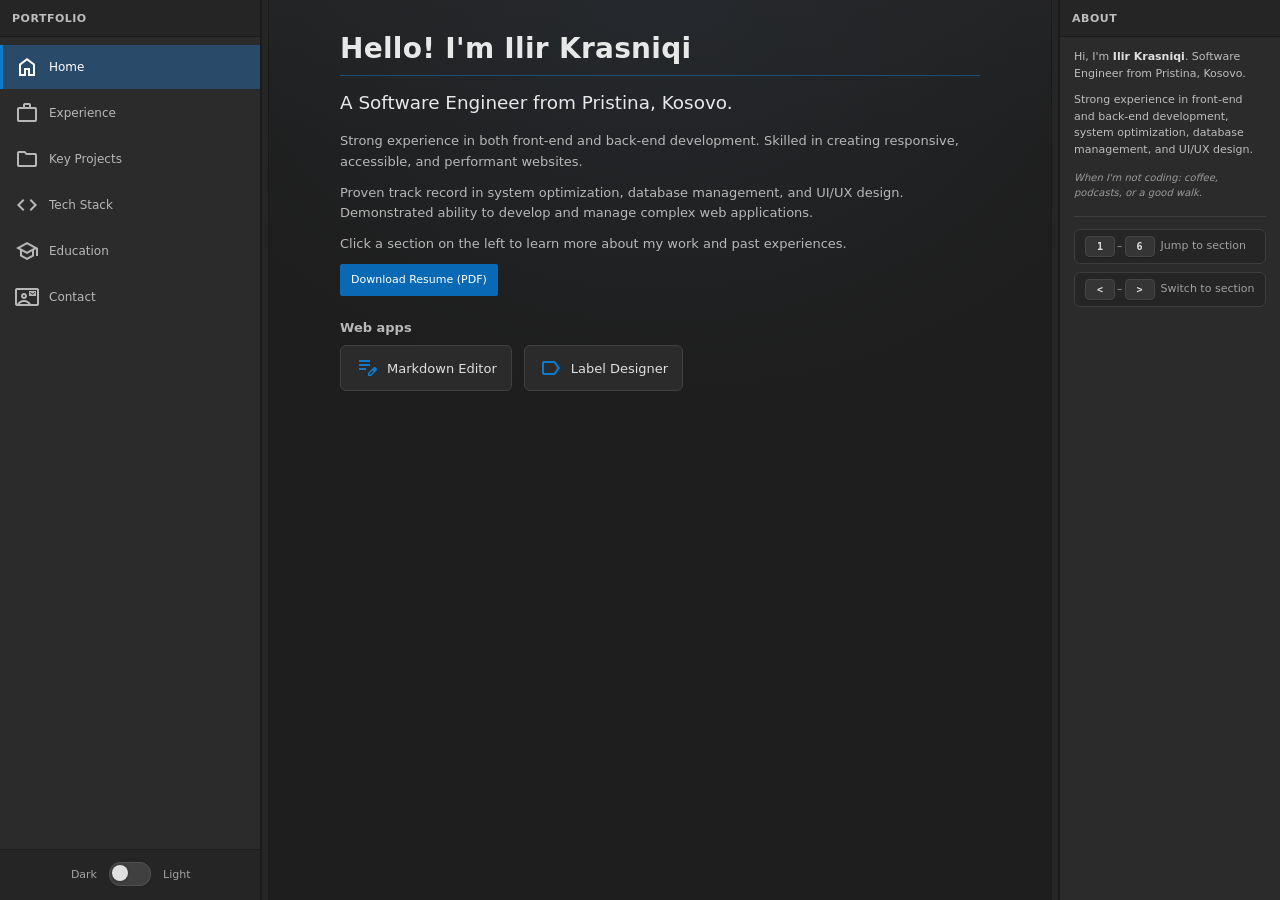
==== commit 5b610a4f: "Update app.js, index.html, style.css, theme-light.css" ====
--- a/index.html
+++ b/index.html
@@ -17,7 +17,7 @@
   <script>
     (function(){
       try {
-        var t = localStorage.getItem('portfolioTheme');
+        var t = localStorage.getItem('ilirTheme');
         var fav = document.getElementById('favicon');
         if (t === 'light') { document.documentElement.classList.add('theme-light'); if (fav) fav.href = 'favicon-light.svg'; }
         else if (t === 'dark') { document.documentElement.classList.remove('theme-light'); if (fav) fav.href = 'favicon.svg'; }
@@ -94,6 +94,19 @@
           <p class="section-actions">
             <a href="https://ilir.netlify.app/ilir-krasniqi-cv.pdf" class="btn-panel btn-primary" target="_blank" rel="noopener noreferrer" download>Download Resume (PDF)</a>
           </p>
+          <div class="web-apps-block">
+            <h3 class="web-apps-heading">Web apps</h3>
+            <div class="web-apps-row">
+              <a id="homeWebAppMarkdown" href="https://ilirk-markdown.netlify.app/" class="web-app-link" target="_blank" rel="noopener noreferrer">
+                <span class="material-symbols-outlined web-app-icon" aria-hidden="true">edit_note</span>
+                <span class="web-app-name">Markdown Editor</span>
+              </a>
+              <a id="homeWebAppLabel" href="https://ilirk-label-maker.netlify.app/" class="web-app-link" target="_blank" rel="noopener noreferrer">
+                <span class="material-symbols-outlined web-app-icon" aria-hidden="true">label</span>
+                <span class="web-app-name">Label Designer</span>
+              </a>
+            </div>
+          </div>
         </section>
 
         <section id="section-experience" class="content-section" aria-labelledby="heading-experience" hidden>
--- a/style.css
+++ b/style.css
@@ -304,6 +304,48 @@
 
 .section-actions .btn-panel {
   display: inline-flex;
+}
+
+/* Web apps (Home) */
+.web-apps-block {
+  margin-top: 24px;
+}
+.web-apps-heading {
+  font-size: 13px;
+  font-weight: 600;
+  color: #b8b8b8;
+  margin: 0 0 10px 0;
+}
+.web-apps-row {
+  display: flex;
+  flex-wrap: wrap;
+  gap: 12px;
+}
+.web-app-link {
+  display: inline-flex;
+  align-items: center;
+  gap: 8px;
+  padding: 10px 14px;
+  font-size: 13px;
+  font-weight: 500;
+  color: #e0e0e0;
+  background: #2b2b2b;
+  border: 1px solid #404040;
+  border-radius: 6px;
+  text-decoration: none;
+  transition: background 0.2s, border-color 0.2s, color 0.2s;
+}
+.web-app-link:hover {
+  background: #353535;
+  border-color: #0d7acc;
+  color: #fff;
+}
+.web-app-icon {
+  font-size: 22px;
+  color: #0d7acc;
+}
+.web-app-link:hover .web-app-icon {
+  color: #5ba3e8;
 }
 
 /* Timeline (Experience) */
--- a/style.css
+++ b/style.css
@@ -304,6 +304,48 @@
 
 .section-actions .btn-panel {
   display: inline-flex;
+}
+
+/* Web apps (Home) */
+.web-apps-block {
+  margin-top: 24px;
+}
+.web-apps-heading {
+  font-size: 13px;
+  font-weight: 600;
+  color: #b8b8b8;
+  margin: 0 0 10px 0;
+}
+.web-apps-row {
+  display: flex;
+  flex-wrap: wrap;
+  gap: 12px;
+}
+.web-app-link {
+  display: inline-flex;
+  align-items: center;
+  gap: 8px;
+  padding: 10px 14px;
+  font-size: 13px;
+  font-weight: 500;
+  color: #e0e0e0;
+  background: #2b2b2b;
+  border: 1px solid #404040;
+  border-radius: 6px;
+  text-decoration: none;
+  transition: background 0.2s, border-color 0.2s, color 0.2s;
+}
+.web-app-link:hover {
+  background: #353535;
+  border-color: #0d7acc;
+  color: #fff;
+}
+.web-app-icon {
+  font-size: 22px;
+  color: #0d7acc;
+}
+.web-app-link:hover .web-app-icon {
+  color: #5ba3e8;
 }
 
 /* Timeline (Experience) */
--- a/theme-light.css
+++ b/theme-light.css
@@ -95,6 +95,23 @@
 
 html.theme-light .section-hint {
   color: #888;
+}
+
+html.theme-light .web-apps-heading {
+  color: #555;
+}
+html.theme-light .web-app-link {
+  color: #333;
+  background: #f5f5f5;
+  border-color: #ccc;
+}
+html.theme-light .web-app-link:hover {
+  background: #eee;
+  border-color: #0d7acc;
+  color: #111;
+}
+html.theme-light .web-app-icon {
+  color: #0d7acc;
 }
 
 html.theme-light .timeline-item {
--- a/theme-light.css
+++ b/theme-light.css
@@ -95,6 +95,23 @@
 
 html.theme-light .section-hint {
   color: #888;
+}
+
+html.theme-light .web-apps-heading {
+  color: #555;
+}
+html.theme-light .web-app-link {
+  color: #333;
+  background: #f5f5f5;
+  border-color: #ccc;
+}
+html.theme-light .web-app-link:hover {
+  background: #eee;
+  border-color: #0d7acc;
+  color: #111;
+}
+html.theme-light .web-app-icon {
+  color: #0d7acc;
 }
 
 html.theme-light .timeline-item {
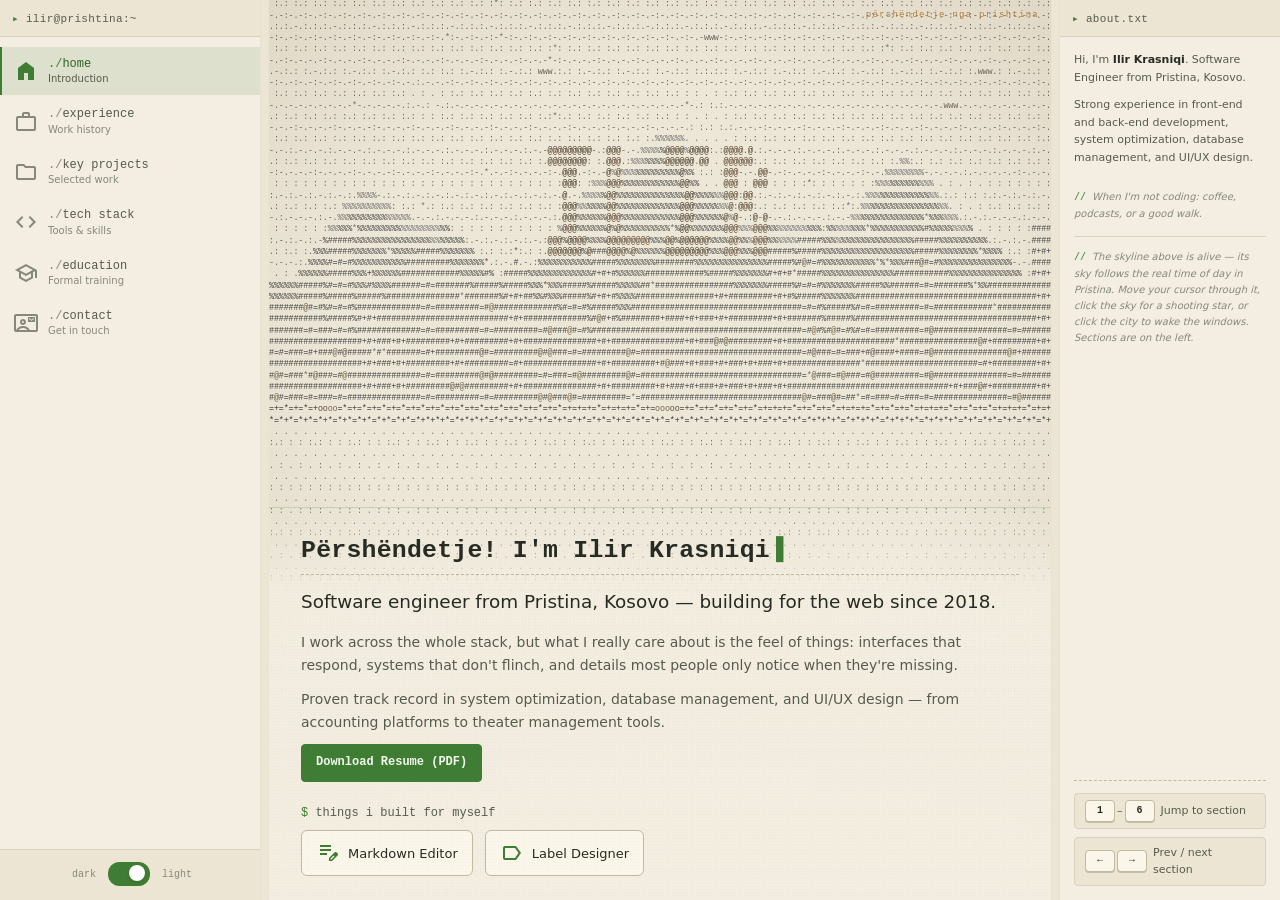
==== commit a6bb1d67: "Add ASCII welcome animation, visual refresh, and SEO improvements. Introduces the Pristina skyline a" ====
--- a/index.html
+++ b/index.html
@@ -5,60 +5,120 @@
   <meta name="viewport" content="width=device-width, initial-scale=1" />
   <meta name="description" content="Ilir Krasniqi – Software Engineer from Pristina, Kosovo. Experience in React, TypeScript, Node.js, and full-stack development. Portfolio of web applications and projects." />
   <title>Ilir Krasniqi – Software Engineer | Portfolio</title>
+  <link rel="canonical" href="https://ilir.netlify.app/" />
+  <meta name="theme-color" content="#0b0e10" media="(prefers-color-scheme: dark)" />
+  <meta name="theme-color" content="#e9e3d4" media="(prefers-color-scheme: light)" />
+  <meta name="theme-color" content="#0b0e10" />
+  <meta property="og:type" content="website" />
+  <meta property="og:site_name" content="Ilir Krasniqi — Portfolio" />
+  <meta property="og:title" content="Ilir Krasniqi — Software Engineer" />
+  <meta property="og:description" content="Software engineer from Pristina, Kosovo — React, TypeScript, Node.js, and full-stack work. Come watch the ASCII skyline." />
+  <meta property="og:url" content="https://ilir.netlify.app/" />
+  <meta property="og:image" content="https://ilir.netlify.app/og-image.png" />
+  <meta property="og:image:width" content="1200" />
+  <meta property="og:image:height" content="630" />
+  <meta name="twitter:card" content="summary_large_image" />
+  <meta name="twitter:title" content="Ilir Krasniqi — Software Engineer" />
+  <meta name="twitter:description" content="Software engineer from Pristina, Kosovo — React, TypeScript, Node.js, and full-stack work." />
+  <meta name="twitter:image" content="https://ilir.netlify.app/og-image.png" />
+  <script type="application/ld+json">
+  {
+    "@context": "https://schema.org",
+    "@type": "Person",
+    "name": "Ilir Krasniqi",
+    "jobTitle": "Software Engineer",
+    "email": "mailto:ilirk18@gmail.com",
+    "telephone": "+38343823137",
+    "url": "https://ilir.netlify.app/",
+    "address": { "@type": "PostalAddress", "addressLocality": "Pristina", "addressCountry": "XK" },
+    "sameAs": ["https://github.com/ilirk18"],
+    "knowsAbout": ["React", "TypeScript", "Node.js", "NestJS", "PHP", "PostgreSQL", "UI/UX design"]
+  }
+  </script>
   <link rel="preconnect" href="https://fonts.googleapis.com" />
   <link rel="preconnect" href="https://fonts.gstatic.com" crossorigin />
   <link rel="preload" href="style.css" as="style" />
   <link rel="stylesheet" href="style.css" />
+  <link rel="stylesheet" href="portfolio-components.css" />
   <link rel="stylesheet" href="theme-light.css" media="print" onload="this.media='all'" />
   <noscript><link rel="stylesheet" href="theme-light.css" /></noscript>
   <link rel="preload" href="https://fonts.googleapis.com/css2?family=Material+Symbols+Outlined:opsz,wght,FILL,GRAD@24,400,0,0&display=swap" as="style" onload="this.onload=null;this.rel='stylesheet'" />
   <noscript><link rel="stylesheet" href="https://fonts.googleapis.com/css2?family=Material+Symbols+Outlined:opsz,wght,FILL,GRAD@24,400,0,0&display=swap" /></noscript>
+  <link rel="preload" href="fonts/jetbrains-mono-400.woff2" as="font" type="font/woff2" crossorigin />
+  <link rel="preload" href="fonts/sora-400.woff2" as="font" type="font/woff2" crossorigin />
+  <link rel="stylesheet" href="fonts/fonts.css" />
   <link rel="icon" id="favicon" href="favicon.svg" type="image/svg+xml" />
   <script>
-    (function(){
+    (function () {
       try {
-        var t = localStorage.getItem('ilirTheme');
-        var fav = document.getElementById('favicon');
-        if (t === 'light') { document.documentElement.classList.add('theme-light'); if (fav) fav.href = 'favicon-light.svg'; }
-        else if (t === 'dark') { document.documentElement.classList.remove('theme-light'); if (fav) fav.href = 'favicon.svg'; }
+        var t = localStorage.getItem("ilirTheme") || localStorage.getItem("asciiStudioTheme");
+        if (!t && window.matchMedia && window.matchMedia("(prefers-color-scheme: light)").matches) t = "light";
+        var fav = document.getElementById("favicon");
+        if (t === "light") {
+          document.documentElement.classList.add("theme-light");
+          if (fav) fav.href = "favicon-light.svg";
+        } else if (t === "dark") {
+          document.documentElement.classList.remove("theme-light");
+          if (fav) fav.href = "favicon.svg";
+        }
       } catch (e) {}
-      window._portfolioFaviconPaths = { dark: 'favicon.svg', light: 'favicon-light.svg' };
+      window._portfolioFaviconPaths = { dark: "favicon.svg", light: "favicon-light.svg" };
     })();
   </script>
 </head>
 <body>
   <a href="#section-home" class="skip-link">Skip to main content</a>
+  <div id="navBackdrop" class="nav-backdrop" hidden aria-hidden="true"></div>
+  <div id="sectionAnnouncer" class="visually-hidden" aria-live="polite" aria-atomic="true"></div>
+
   <div class="container">
-    <!-- Left panel: Navigation -->
-    <aside class="controls">
+    <aside class="controls" id="controlsPanel">
       <div class="panel-header">
-        <span class="panel-title">Portfolio</span>
+        <span class="panel-title">ilir@prishtina:~</span>
       </div>
 
       <nav class="nav-sections" aria-label="Main navigation">
         <button type="button" class="nav-item active" data-section="home" aria-current="page">
-          <span class="material-symbols-outlined nav-icon">home</span>
-          <span class="nav-label">Home</span>
+          <span class="material-symbols-outlined nav-icon" aria-hidden="true">home</span>
+          <span class="nav-text">
+            <span class="nav-label">Home</span>
+            <span class="nav-sublabel">Introduction</span>
+          </span>
         </button>
         <button type="button" class="nav-item" data-section="experience">
-          <span class="material-symbols-outlined nav-icon">work</span>
-          <span class="nav-label">Experience</span>
+          <span class="material-symbols-outlined nav-icon" aria-hidden="true">work</span>
+          <span class="nav-text">
+            <span class="nav-label">Experience</span>
+            <span class="nav-sublabel">Work history</span>
+          </span>
         </button>
         <button type="button" class="nav-item" data-section="projects">
-          <span class="material-symbols-outlined nav-icon">folder</span>
-          <span class="nav-label">Key Projects</span>
+          <span class="material-symbols-outlined nav-icon" aria-hidden="true">folder</span>
+          <span class="nav-text">
+            <span class="nav-label">Key Projects</span>
+            <span class="nav-sublabel">Selected work</span>
+          </span>
         </button>
         <button type="button" class="nav-item" data-section="tech">
-          <span class="material-symbols-outlined nav-icon">code</span>
-          <span class="nav-label">Tech Stack</span>
+          <span class="material-symbols-outlined nav-icon" aria-hidden="true">code</span>
+          <span class="nav-text">
+            <span class="nav-label">Tech Stack</span>
+            <span class="nav-sublabel">Tools &amp; skills</span>
+          </span>
         </button>
         <button type="button" class="nav-item" data-section="education">
-          <span class="material-symbols-outlined nav-icon">school</span>
-          <span class="nav-label">Education</span>
+          <span class="material-symbols-outlined nav-icon" aria-hidden="true">school</span>
+          <span class="nav-text">
+            <span class="nav-label">Education</span>
+            <span class="nav-sublabel">Formal training</span>
+          </span>
         </button>
         <button type="button" class="nav-item" data-section="contact">
-          <span class="material-symbols-outlined nav-icon">contact_mail</span>
-          <span class="nav-label">Contact</span>
+          <span class="material-symbols-outlined nav-icon" aria-hidden="true">contact_mail</span>
+          <span class="nav-text">
+            <span class="nav-label">Contact</span>
+            <span class="nav-sublabel">Get in touch</span>
+          </span>
         </button>
       </nav>
 
@@ -75,41 +135,50 @@
       </div>
     </aside>
 
-    <div class="panel-resizer" id="resizerLeft" role="separator" aria-orientation="vertical" title="Drag to resize panel"></div>
-
-    <!-- Main content -->
+    <div class="panel-resizer" id="resizerLeft" role="separator" aria-orientation="vertical" aria-label="Resize navigation panel" tabindex="0" title="Drag to resize. Double-click to reset."></div>
+
     <main class="content-wrapper">
-      <div class="content-toolbar">
-        <h1 class="content-title">Ilir Krasniqi</h1>
-        <p class="content-subtitle">Software Engineer</p>
-      </div>
-
-      <div class="content-scroll">
-        <section id="section-home" class="content-section active" aria-labelledby="heading-home">
-          <h2 id="heading-home" class="section-heading">Hello! I'm Ilir Krasniqi</h2>
-          <p class="section-lead">A Software Engineer from Pristina, Kosovo.</p>
-          <p>Strong experience in both front-end and back-end development. Skilled in creating responsive, accessible, and performant websites.</p>
-          <p>Proven track record in system optimization, database management, and UI/UX design. Demonstrated ability to develop and manage complex web applications.</p>
-          <p class="section-hint">Click a section on the left to learn more about my work and past experiences.</p>
-          <p class="section-actions">
-            <a href="https://ilir.netlify.app/ilir-krasniqi-cv.pdf" class="btn-panel btn-primary" target="_blank" rel="noopener noreferrer" download>Download Resume (PDF)</a>
-          </p>
-          <div class="web-apps-block">
-            <h3 class="web-apps-heading">Web apps</h3>
-            <div class="web-apps-row">
-              <a id="homeWebAppMarkdown" href="https://ilirk-markdown.netlify.app/" class="web-app-link" target="_blank" rel="noopener noreferrer">
-                <span class="material-symbols-outlined web-app-icon" aria-hidden="true">edit_note</span>
-                <span class="web-app-name">Markdown Editor</span>
-              </a>
-              <a id="homeWebAppLabel" href="https://ilirk-label-maker.netlify.app/" class="web-app-link" target="_blank" rel="noopener noreferrer">
-                <span class="material-symbols-outlined web-app-icon" aria-hidden="true">label</span>
-                <span class="web-app-name">Label Designer</span>
-              </a>
-            </div>
-          </div>
-        </section>
-
-        <section id="section-experience" class="content-section" aria-labelledby="heading-experience" hidden>
+      <div class="content-toolbar" id="contentToolbar">
+        <button type="button" id="navToggle" class="btn-icon nav-toggle" aria-label="Open menu" aria-expanded="false" aria-controls="controlsPanel">
+          <span class="material-symbols-outlined" aria-hidden="true">menu</span>
+        </button>
+        <div class="content-toolbar-text">
+          <h1 class="content-title">Ilir Krasniqi</h1>
+          <p class="content-subtitle" id="contentSubtitle">Software Engineer</p>
+        </div>
+      </div>
+
+      <div class="content-scroll" id="contentScroll">
+        <section id="section-home" class="content-section content-section--stage active" aria-labelledby="heading-home">
+          <div class="welcome-stage" id="welcomeStage" aria-hidden="true">
+            <span class="welcome-hero-badge" id="welcomeAnimBadge">përshëndetje nga prishtina</span>
+            <canvas class="welcome-ascii-canvas" id="welcomeAsciiCanvas"></canvas>
+          </div>
+          <div class="welcome-copy">
+            <h2 id="heading-home" class="section-heading">Përshëndetje! I'm Ilir Krasniqi</h2>
+            <p class="section-lead">Software engineer from Pristina, Kosovo — building for the web since 2018.</p>
+            <p>I work across the whole stack, but what I really care about is the feel of things: interfaces that respond, systems that don't flinch, and details most people only notice when they're missing.</p>
+            <p>Proven track record in system optimization, database management, and UI/UX design — from accounting platforms to theater management tools.</p>
+            <p class="section-actions">
+              <a href="https://ilir.netlify.app/ilir-krasniqi-cv.pdf" class="btn-panel btn-primary" target="_blank" rel="noopener noreferrer" download>Download Resume (PDF)</a>
+            </p>
+            <div class="web-apps-block">
+              <h3 class="web-apps-heading">things I built for myself</h3>
+              <div class="web-apps-row">
+                <a id="homeWebAppMarkdown" href="https://ilirk-markdown.netlify.app/" class="web-app-link" target="_blank" rel="noopener noreferrer">
+                  <span class="material-symbols-outlined web-app-icon" aria-hidden="true">edit_note</span>
+                  <span class="web-app-name">Markdown Editor</span>
+                </a>
+                <a id="homeWebAppLabel" href="https://ilirk-label-maker.netlify.app/" class="web-app-link" target="_blank" rel="noopener noreferrer">
+                  <span class="material-symbols-outlined web-app-icon" aria-hidden="true">label</span>
+                  <span class="web-app-name">Label Designer</span>
+                </a>
+              </div>
+            </div>
+          </div>
+        </section>
+
+        <section id="section-experience" class="content-section content-section--article" aria-labelledby="heading-experience" hidden>
           <h2 id="heading-experience" class="section-heading">Experience</h2>
           <p class="section-intro">Professional experience across full-stack development, accounting systems, and IT support.</p>
           <ul class="timeline-list">
@@ -119,7 +188,7 @@
               <span class="timeline-date">Dec 2025 – Present</span>
               <ul class="timeline-bullets">
                 <li>In charge of supporting clients and ensuring smooth onboarding and ongoing technical assistance.</li>
-                <li>Create new flows for new clients based on sales team needs, tailoring solutions to each client’s requirements.</li>
+                <li>Create new flows for new clients based on sales team needs, tailoring solutions to each client's requirements.</li>
                 <li>Replace third-party applications in our process with in-house solutions to improve control, reliability, and cost efficiency.</li>
                 <li>Develop and maintain automated QA test suites covering all application flows.</li>
               </ul>
@@ -163,37 +232,37 @@
           </ul>
         </section>
 
-        <section id="section-projects" class="content-section" aria-labelledby="heading-projects" hidden>
+        <section id="section-projects" class="content-section content-section--article" aria-labelledby="heading-projects" hidden>
           <div id="projectListViewModel">
             <h2 id="heading-projects" class="section-heading">Key Projects</h2>
-            <p class="section-intro">Selected web applications and systems I’ve built or contributed to. Click a project to read more.</p>
+            <p class="section-intro">Selected web applications and systems I've built or contributed to. Click a project to read more.</p>
             <div class="project-cards">
-            <article class="project-card" data-project-id="markdown-editor" tabindex="0" role="button">
-              <h3 class="project-card-title">Markdown Editor</h3>
-              <p class="project-card-desc">Client-side markdown editor with split view and live preview. Features: outline from headings, export to HTML/PDF/Word, find &amp; replace, formatting toolbar, dark/light theme, resizable panels, and optional draft auto-save.</p>
-              <span class="project-card-tags">HTML · CSS · JavaScript · marked.js · html2pdf</span>
-            </article>
-            <article class="project-card" data-project-id="label-designer" tabindex="0" role="button">
-              <h3 class="project-card-title">Label Designer (Label Maker)</h3>
-              <p class="project-card-desc">Client-side web app for designing printable labels. Canvas with text, QR codes, barcodes, shapes, lines, SVG/images; layers panel and properties; import/export JSON, XML, PNG, PDF, ZPL; print support. Same Photoshop-style UI as the Markdown Editor.</p>
-              <span class="project-card-tags">HTML · CSS · JavaScript · Fabric.js · Vite · jsPDF</span>
-            </article>
-            <article class="project-card" data-project-id="planet-accounting" tabindex="0" role="button">
-              <h3 class="project-card-title">Planet Accounting Web Program</h3>
-              <p class="project-card-desc">Full-stack web application for accounting workflows: invoicing, reporting, and data management. Includes role-based access, dashboards, and export features.</p>
-              <span class="project-card-tags">React · TypeScript · Node.js · PostgreSQL</span>
-            </article>
-            <article class="project-card" data-project-id="lead-generator" tabindex="0" role="button">
-              <h3 class="project-card-title">Lead Generator (ImportInfo → Seamless AI)</h3>
-              <p class="project-card-desc">Automation that pulls lead data from ImportInfo and feeds it into Seamless AI. Handles mapping, validation, and scheduled runs for qualified sales leads.</p>
-              <span class="project-card-tags">JavaScript · Node.js · API · Automation</span>
-            </article>
-            <article class="project-card" data-project-id="national-theater-kosovo" tabindex="0" role="button">
-              <h3 class="project-card-title">National Theater of Kosovo — Management Tool</h3>
-              <p class="project-card-desc">Management system for productions, scheduling, cast and crew, and operational reporting. Supports planning and day-to-day theater administration.</p>
-              <span class="project-card-tags">React · TypeScript · Node.js · PostgreSQL</span>
-            </article>
-          </div>
+              <article class="project-card" data-project-id="markdown-editor" tabindex="0" role="button">
+                <h3 class="project-card-title">Markdown Editor</h3>
+                <p class="project-card-desc">Client-side markdown editor with split view and live preview. Features: outline from headings, export to HTML/PDF/Word, find &amp; replace, formatting toolbar, dark/light theme, resizable panels, and optional draft auto-save.</p>
+                <span class="project-card-tags">HTML · CSS · JavaScript · marked.js · html2pdf</span>
+              </article>
+              <article class="project-card" data-project-id="label-designer" tabindex="0" role="button">
+                <h3 class="project-card-title">Label Designer (Label Maker)</h3>
+                <p class="project-card-desc">Client-side web app for designing printable labels. Canvas with text, QR codes, barcodes, shapes, lines, SVG/images; layers panel and properties; import/export JSON, XML, PNG, PDF, ZPL; print support. Same Photoshop-style UI as the Markdown Editor.</p>
+                <span class="project-card-tags">HTML · CSS · JavaScript · Fabric.js · Vite · jsPDF</span>
+              </article>
+              <article class="project-card" data-project-id="planet-accounting" tabindex="0" role="button">
+                <h3 class="project-card-title">Planet Accounting Web Program</h3>
+                <p class="project-card-desc">Full-stack web application for accounting workflows: invoicing, reporting, and data management. Includes role-based access, dashboards, and export features.</p>
+                <span class="project-card-tags">React · TypeScript · Node.js · PostgreSQL</span>
+              </article>
+              <article class="project-card" data-project-id="lead-generator" tabindex="0" role="button">
+                <h3 class="project-card-title">Lead Generator (ImportInfo → Seamless AI)</h3>
+                <p class="project-card-desc">Automation that pulls lead data from ImportInfo and feeds it into Seamless AI. Handles mapping, validation, and scheduled runs for qualified sales leads.</p>
+                <span class="project-card-tags">JavaScript · Node.js · API · Automation</span>
+              </article>
+              <article class="project-card" data-project-id="national-theater-kosovo" tabindex="0" role="button">
+                <h3 class="project-card-title">National Theater of Kosovo — Management Tool</h3>
+                <p class="project-card-desc">Management system for productions, scheduling, cast and crew, and operational reporting. Supports planning and day-to-day theater administration.</p>
+                <span class="project-card-tags">React · TypeScript · Node.js · PostgreSQL</span>
+              </article>
+            </div>
           </div>
           <div id="projectDetailView" class="project-detail-view hidden">
             <a href="#" id="projectDetailBack" class="project-detail-back"><span class="material-symbols-outlined" aria-hidden="true">arrow_back</span><span class="project-detail-back-text">All projects</span></a>
@@ -219,7 +288,7 @@
           </div>
         </section>
 
-        <section id="section-tech" class="content-section" aria-labelledby="heading-tech" hidden>
+        <section id="section-tech" class="content-section content-section--article" aria-labelledby="heading-tech" hidden>
           <h2 id="heading-tech" class="section-heading">Tech Stack</h2>
           <p class="section-intro">Technologies and tools I use for building and deploying web applications.</p>
           <div class="tech-groups">
@@ -259,7 +328,7 @@
           </div>
         </section>
 
-        <section id="section-education" class="content-section" aria-labelledby="heading-education" hidden>
+        <section id="section-education" class="content-section content-section--article" aria-labelledby="heading-education" hidden>
           <h2 id="heading-education" class="section-heading">Education</h2>
           <p class="section-intro">Formal education and continuous learning in technology and development.</p>
           <div class="education-block">
@@ -269,9 +338,9 @@
           </div>
         </section>
 
-        <section id="section-contact" class="content-section" aria-labelledby="heading-contact" hidden>
+        <section id="section-contact" class="content-section content-section--article" aria-labelledby="heading-contact" hidden>
           <h2 id="heading-contact" class="section-heading">Contact</h2>
-          <p class="section-intro">I’m open to new opportunities and collaborations. Reach out by email or phone, or get an indicative quote below.</p>
+          <p class="section-intro">I'm open to new opportunities and collaborations. Reach out by email or phone, or get an indicative quote below.</p>
           <div class="contact-list">
             <a href="mailto:ilirk18@gmail.com" class="contact-link">
               <span class="material-symbols-outlined contact-icon">mail</span>
@@ -317,7 +386,10 @@
               <span class="quote-result-label">Estimated range</span>
               <span class="quote-result-value" id="quote-result-value">—</span>
             </div>
-            <p class="quote-disclaimer">Indicative only. Contact me for a detailed proposal.</p>
+            <p class="quote-actions">
+              <a id="quoteEmailBtn" class="btn-panel btn-primary" href="mailto:ilirk18@gmail.com">Start the conversation</a>
+            </p>
+            <p class="quote-disclaimer">Indicative only. The button opens a prefilled email — final scope confirmed after we talk.</p>
           </div>
 
           <div class="links-block">
@@ -329,20 +401,20 @@
       </div>
     </main>
 
-    <div class="panel-resizer" id="resizerRight" role="separator" aria-orientation="vertical" title="Drag to resize panel"></div>
-
-    <!-- Right panel: Quick info -->
+    <div class="panel-resizer" id="resizerRight" role="separator" aria-orientation="vertical" aria-label="Resize preview panel" tabindex="0" title="Drag to resize. Double-click to reset."></div>
+
     <aside class="layers-panel">
       <div class="panel-header">
-        <span class="panel-title">About</span>
+        <span class="panel-title">about.txt</span>
       </div>
       <div class="about-content">
         <p class="about-text">Hi, I'm <strong>Ilir Krasniqi</strong>. Software Engineer from Pristina, Kosovo.</p>
         <p class="about-text">Strong experience in front-end and back-end development, system optimization, database management, and UI/UX design.</p>
         <p class="about-fun">When I'm not coding: coffee, podcasts, or a good walk.</p>
+        <p class="section-hint about-skyline-hint">The skyline above is alive — its sky follows the real time of day in Pristina. Move your cursor through it, click the sky for a shooting star, or click the city to wake the windows. <span class="hint-desktop">Sections are on the left.</span><span class="hint-mobile">Sections are in the menu, top left.</span></p>
         <div class="about-shortcuts">
           <span class="shortcut-chip"><span class="shortcut-keys"><kbd>1</kbd>–<kbd>6</kbd></span><span class="shortcut-label">Jump to section</span></span>
-          <span class="shortcut-chip"><span class="shortcut-keys"><kbd>&lt;</kbd>–<kbd>&gt;</kbd></span><span class="shortcut-label">Switch to section</span></span>
+          <span class="shortcut-chip"><span class="shortcut-keys"><kbd>←</kbd><kbd>→</kbd></span><span class="shortcut-label">Prev / next section</span></span>
         </div>
       </div>
     </aside>
@@ -362,6 +434,7 @@
     </div>
   </div>
 
+  <script src="welcome-animation.js" defer></script>
   <script src="app.js" defer></script>
 </body>
 </html>
--- a/style.css
+++ b/style.css
@@ -1,10 +1,63 @@
-/* Portfolio – same Photoshop-style dark theme as Markdown Editor */
+/* ─────────────────────────────────────────────────────────────
+   Ilir Krasniqi — portfolio
+   "A terminal window over Pristina."
+   Handmade: no frameworks, one canvas, many characters.
+   ───────────────────────────────────────────────────────────── */
+
+:root {
+  --font-mono: "JetBrains Mono", ui-monospace, "Cascadia Code", "SF Mono", "Courier New", monospace;
+  --font-body: "Sora", "Segoe UI", system-ui, -apple-system, sans-serif;
+
+  /* Night palette (default) */
+  --bg: #0b0e10;
+  --panel: #10141a;
+  --panel-head: #0d1116;
+  --surface: #141a21;
+  --surface-2: #182028;
+  --border: #232c36;
+  --border-strong: #33404d;
+  --text: #e8e4d9;
+  --text-soft: #a9a89b;
+  --text-dim: #767a70;
+  --accent: #8fd07c;
+  --accent-strong: #b2e8a0;
+  --accent-ink: #0c1a10;
+  --accent-dim: rgba(143, 208, 124, 0.13);
+  --amber: #f2b95c;
+  --amber-dim: rgba(242, 185, 92, 0.16);
+  --danger: #e07a5f;
+  --stage-bg: #070a0f;
+  --grain: rgba(255, 255, 255, 0.022);
+  --scroll-track: #10141a;
+  --scroll-thumb: #2c3742;
+  --scroll-thumb-hover: #3c4a58;
+  --shadow: rgba(0, 0, 0, 0.45);
+}
+
 body {
-  font-family: "Segoe UI", system-ui, -apple-system, sans-serif;
+  font-family: var(--font-body);
   margin: 0;
   padding: 0;
-  background: #1a1a1a;
+  background: var(--bg);
+  color: var(--text);
   transition: background-color 0.3s ease;
+}
+
+::selection {
+  background: var(--accent);
+  color: var(--accent-ink);
+}
+
+.visually-hidden {
+  position: absolute;
+  width: 1px;
+  height: 1px;
+  padding: 0;
+  margin: -1px;
+  overflow: hidden;
+  clip: rect(0, 0, 0, 0);
+  white-space: nowrap;
+  border: 0;
 }
 
 .skip-link {
@@ -12,9 +65,10 @@
   top: -100px;
   left: 8px;
   padding: 8px 12px;
-  font-size: 13px;
-  background: #0d7acc;
-  color: #fff;
+  font-size: 14px;
+  font-family: var(--font-mono);
+  background: var(--accent);
+  color: var(--accent-ink);
   border-radius: 4px;
   text-decoration: none;
   z-index: 10001;
@@ -25,19 +79,37 @@
   top: 8px;
 }
 
+.skip-link:focus-visible {
+  outline: 2px solid var(--text);
+  outline-offset: 2px;
+}
+
 .container {
   display: flex;
   height: 100vh;
 }
 
-/* ----- Left panel: Navigation ----- */
+/* ----- Mobile nav backdrop ----- */
+.nav-backdrop {
+  display: none;
+  position: fixed;
+  inset: 0;
+  z-index: 999;
+  background: rgba(0, 0, 0, 0.55);
+}
+
+.nav-backdrop.is-visible {
+  display: block;
+}
+
+/* ----- Left panel: navigation, styled as a file tree ----- */
 .controls {
   width: var(--controls-width, 260px);
   min-width: 200px;
   max-width: 480px;
   flex-shrink: 0;
-  background: #2b2b2b;
-  border-right: 1px solid #1a1a1a;
+  background: var(--panel);
+  border-right: 1px solid var(--bg);
   overflow-y: auto;
   overflow-x: hidden;
   display: flex;
@@ -48,25 +120,32 @@
   height: 36px;
   min-height: 36px;
   padding: 0 12px;
-  background: #252525;
-  border-bottom: 1px solid #1a1a1a;
+  background: var(--panel-head);
+  border-bottom: 1px solid var(--border);
   flex-shrink: 0;
   display: flex;
   align-items: center;
+  justify-content: space-between;
+  gap: 8px;
 }
 
 .panel-title {
+  font-family: var(--font-mono);
   font-size: 11px;
-  font-weight: 600;
-  color: #bdbdbd;
-  letter-spacing: 0.5px;
-  text-transform: uppercase;
+  font-weight: 500;
+  color: var(--text-soft);
+  letter-spacing: 0.03em;
+}
+
+.panel-title::before {
+  content: "▸ ";
+  color: var(--accent);
 }
 
 .nav-sections {
   display: flex;
   flex-direction: column;
-  padding: 8px 0;
+  padding: 10px 0;
   gap: 2px;
 }
 
@@ -76,12 +155,12 @@
   gap: 10px;
   width: 100%;
   padding: 10px 12px;
-  font-size: 12px;
+  font-size: 13px;
   font-weight: 500;
-  color: #b8b8b8;
+  color: var(--text-soft);
   background: transparent;
   border: none;
-  border-left: 3px solid transparent;
+  border-left: 2px solid transparent;
   cursor: pointer;
   text-align: left;
   font-family: inherit;
@@ -89,27 +168,62 @@
 }
 
 .nav-item:hover {
-  background: #323232;
-  color: #e0e0e0;
+  background: var(--surface);
+  color: var(--text);
 }
 
 .nav-item.active {
-  background: #2a4a6a;
-  color: #fff;
-  border-left-color: #0d7acc;
+  background: var(--accent-dim);
+  color: var(--text);
+  border-left-color: var(--accent);
+}
+
+.nav-item.active .nav-icon {
+  font-variation-settings: "FILL" 1;
+  color: var(--accent);
 }
 
 .nav-icon {
   font-family: "Material Symbols Outlined";
-  font-size: 20px;
+  font-size: 19px;
   font-weight: 400;
   line-height: 1;
-  color: inherit;
+  color: var(--text-dim);
   flex-shrink: 0;
 }
 
+.nav-text {
+  display: flex;
+  flex-direction: column;
+  gap: 2px;
+  min-width: 0;
+}
+
 .nav-label {
-  flex: 1;
+  font-family: var(--font-mono);
+  font-size: 12px;
+  text-transform: lowercase;
+  line-height: 1.2;
+}
+
+.nav-label::before {
+  content: "./";
+  color: var(--text-dim);
+}
+
+.nav-item.active .nav-label::before {
+  color: var(--accent);
+}
+
+.nav-sublabel {
+  font-size: 10px;
+  font-weight: 400;
+  color: var(--text-dim);
+  line-height: 1.2;
+}
+
+.nav-item.active .nav-sublabel {
+  color: var(--text-soft);
 }
 
 .material-symbols-outlined {
@@ -127,8 +241,8 @@
 .controls-footer {
   margin-top: auto;
   padding: 10px 12px 12px;
-  background: #252525;
-  border-top: 1px solid #1f1f1f;
+  background: var(--panel-head);
+  border-top: 1px solid var(--border);
   flex-shrink: 0;
 }
 
@@ -140,8 +254,10 @@
 }
 
 .controls-footer .theme-switch-label {
-  font-size: 11px;
-  color: #a3a3a3;
+  font-family: var(--font-mono);
+  font-size: 10px;
+  text-transform: lowercase;
+  color: var(--text-dim);
   min-width: 28px;
 }
 
@@ -157,19 +273,34 @@
 .panel-resizer {
   width: 6px;
   flex-shrink: 0;
-  background: #252525;
-  border-left: 1px solid #1a1a1a;
-  border-right: 1px solid #1a1a1a;
+  background: var(--panel-head);
+  border-left: 1px solid var(--bg);
+  border-right: 1px solid var(--bg);
   cursor: col-resize;
   position: relative;
+  touch-action: none;
+}
+
+.panel-resizer::before {
+  content: "";
+  position: absolute;
+  top: 0;
+  bottom: 0;
+  left: -8px;
+  right: -8px;
 }
 
 .panel-resizer:hover,
-.panel-resizer.resizing {
-  background: #0d7acc;
-  border-left-color: #0d7acc;
-  border-right-color: #0d7acc;
-  opacity: 0.8;
+.panel-resizer.resizing,
+.panel-resizer:focus-visible {
+  background: var(--accent);
+  border-left-color: var(--accent);
+  border-right-color: var(--accent);
+  opacity: 0.85;
+}
+
+.panel-resizer:focus-visible {
+  outline: none;
 }
 
 /* ----- Main content ----- */
@@ -177,49 +308,66 @@
   flex: 1;
   display: flex;
   flex-direction: column;
-  background: #1e1e1e;
-  background-image: radial-gradient(ellipse 120% 80% at 50% 0%, rgba(40, 45, 52, 0.6) 0%, transparent 55%),
-    linear-gradient(180deg, #222 0%, #1e1e1e 15%, #1e1e1e 100%);
+  background: var(--bg);
+  background-image: radial-gradient(ellipse 120% 80% at 50% 0%, var(--surface) 0%, transparent 55%);
   min-width: 0;
+  position: relative;
+}
+
+/* Faint grain so flat panels feel printed, not painted */
+.content-wrapper::after {
+  content: "";
+  position: absolute;
+  inset: 0;
+  z-index: 6;
+  pointer-events: none;
+  background-image: radial-gradient(var(--grain) 1px, transparent 1px);
+  background-size: 3px 3px;
 }
 
 .content-toolbar {
-  padding: 16px 24px;
-  background: #252525;
-  border-bottom: 1px solid #1a1a1a;
+  padding: 12px 16px;
+  background: var(--panel-head);
+  border-bottom: 1px solid var(--border);
   flex-shrink: 0;
-}
-
-.content-toolbar--hidden {
+  display: flex;
+  align-items: center;
+  gap: 12px;
+}
+
+.content-toolbar-text {
+  min-width: 0;
+}
+
+.nav-toggle {
   display: none;
-}
-
-/* Desktop: use about panel only; hide main content toolbar */
-@media (min-width: 769px) {
-  .content-toolbar {
-    display: none !important;
-  }
-}
-
-/* Mobile: show toolbar (name/title in main area), hide about panel */
-@media (max-width: 768px) {
-  .layers-panel {
-    display: none !important;
-  }
+  flex-shrink: 0;
 }
 
 .content-title {
-  margin: 0 0 4px;
-  font-size: 20px;
+  margin: 0 0 2px;
+  font-family: var(--font-mono);
+  font-size: 16px;
   font-weight: 600;
-  color: #fff;
+  color: var(--text);
   letter-spacing: 0.02em;
+}
+
+.content-title::after {
+  content: "▌";
+  margin-left: 4px;
+  color: var(--accent);
+  animation: cursorBlink 1.1s steps(1) infinite;
+}
+
+@keyframes cursorBlink {
+  50% { opacity: 0; }
 }
 
 .content-subtitle {
   margin: 0;
   font-size: 12px;
-  color: #a3a3a3;
+  color: var(--text-soft);
   letter-spacing: 0.03em;
 }
 
@@ -232,1007 +380,338 @@
   align-items: center;
 }
 
+.content-scroll.is-home {
+  padding: 0;
+  overflow: hidden;
+  align-items: stretch;
+}
+
 .content-section {
   display: none;
   width: 100%;
+  padding: 8px 0;
+}
+
+.content-section--article {
   max-width: 640px;
-  padding: 8px 0;
+}
+
+.content-section--stage {
+  max-width: none;
+  padding: 0;
+  min-height: 100%;
+  position: relative;
+  flex: 1;
+}
+
+.content-section--stage.active {
+  display: block;
+}
+
+.content-scroll.is-home .content-section--stage.active {
+  display: block;
+  height: 100%;
+}
+
+.content-scroll.is-home .content-section--article {
+  padding: 24px 32px;
+}
+
+.content-toolbar--hidden {
+  display: none;
 }
 
 .content-section.active {
   display: block;
+}
+
+.content-section.active.is-animating {
   animation: sectionFadeIn 0.35s ease;
 }
 
 @keyframes sectionFadeIn {
-  from { opacity: 0; }
-  to { opacity: 1; }
-}
-
+  from { opacity: 0; transform: translateY(4px); }
+  to { opacity: 1; transform: none; }
+}
+
+/* ----- Section headings: ~/experience, ~/projects… ----- */
 .section-heading {
   margin: 0 0 16px;
   padding-bottom: 10px;
-  font-size: 1.5em;
+  font-family: var(--font-mono);
+  font-size: 1.3em;
   font-weight: 600;
-  color: #e8e8e8;
+  color: var(--text);
   letter-spacing: 0.01em;
-  border-bottom: 1px solid rgba(13, 122, 204, 0.4);
-}
-
-/* Home section: slightly more prominent hero */
+  border-bottom: 1px dashed var(--border-strong);
+}
+
+.content-section--article .section-heading {
+  text-transform: lowercase;
+}
+
+.content-section--article .section-heading::before {
+  content: "~/";
+  color: var(--accent);
+  font-weight: 400;
+}
+
 #section-home .section-heading {
-  font-size: 1.75em;
+  font-size: 1.55em;
   margin-bottom: 12px;
-  border-bottom-color: rgba(13, 122, 204, 0.5);
+  border-bottom-color: var(--border-strong);
+  text-transform: none;
+}
+
+#section-home .section-heading::after {
+  content: "▌";
+  margin-left: 6px;
+  color: var(--accent);
+  animation: cursorBlink 1.1s steps(1) infinite;
+}
+
+/* ----- Welcome stage: the ASCII postcard of Pristina ----- */
+.welcome-stage {
+  position: absolute;
+  inset: 0;
+  background: var(--stage-bg);
+  overflow: hidden;
+}
+
+.welcome-stage::before {
+  content: "";
+  position: absolute;
+  inset: 0;
+  pointer-events: none;
+  z-index: 1;
+  background: radial-gradient(ellipse 90% 70% at 50% 40%, transparent 40%, rgba(4, 6, 10, 0.55) 100%);
+}
+
+.welcome-stage.is-interactive {
+  cursor: crosshair;
+}
+
+.welcome-stage.is-interactive .welcome-ascii-canvas {
+  pointer-events: none;
+}
+
+.welcome-hero-badge {
+  position: absolute;
+  top: 10px;
+  right: 12px;
+  z-index: 2;
+  font-family: var(--font-mono);
+  font-size: 9px;
+  font-weight: 500;
+  letter-spacing: 0.14em;
+  text-transform: lowercase;
+  color: var(--amber);
+  opacity: 0.9;
+  text-shadow: 0 1px 4px rgba(0, 0, 0, 0.6);
+}
+
+.welcome-ascii-canvas {
+  display: block;
+  width: 100%;
+  height: 100%;
+  margin: 0;
+  padding: 0;
+  background: transparent;
+  border: none;
+  overflow: hidden;
+  user-select: none;
+  box-sizing: border-box;
+}
+
+.welcome-copy {
+  position: absolute;
+  bottom: 0;
+  left: 0;
+  right: 0;
+  z-index: 3;
+  padding: 28px 32px 24px;
+  background: linear-gradient(180deg, transparent 0%, rgba(11, 14, 16, 0.9) 22%, rgba(9, 12, 14, 0.97) 100%);
+  border-top: 1px solid rgba(143, 208, 124, 0.18);
+  max-height: 52%;
+  overflow-y: auto;
+}
+
+.welcome-copy .section-heading {
+  margin-top: 0;
+}
+
+.welcome-copy p {
+  font-size: 13px;
 }
 
 #section-home .section-lead {
   font-size: 1.15em;
-  color: #e8e8e8;
-  font-weight: 500;
+  color: var(--text);
+  font-weight: 400;
 }
 
 .section-lead {
   margin: 0 0 12px;
   font-size: 1.1em;
-  color: #e0e0e0;
+  color: var(--text);
 }
 
 .content-section p {
   margin: 0 0 0.75em;
-  font-size: 13px;
-  line-height: 1.6;
-  color: #b8b8b8;
+  font-size: 14px;
+  line-height: 1.65;
+  color: var(--text-soft);
+}
+
+.content-section code,
+.content-section kbd {
+  padding: 2px 6px;
+  font-size: 12px;
+  font-family: var(--font-mono);
+  background: var(--surface);
+  border: 1px solid var(--border-strong);
+  border-radius: 4px;
+  color: var(--accent);
+}
+
+.content-section kbd {
+  color: var(--text);
 }
 
 .section-intro {
   margin: 0 0 20px;
-  font-size: 13px;
-  line-height: 1.5;
-  color: #a0a0a0;
+  font-size: 14px;
+  line-height: 1.55;
+  color: var(--text-soft);
 }
 
 .section-hint {
   margin-top: 20px;
-  font-size: 11px;
-  color: #707070;
+  font-size: 12px;
+  color: var(--text-dim);
+}
+
+.section-hint::before {
+  content: "// ";
+  font-family: var(--font-mono);
+  color: var(--accent);
+}
+
+.hint-mobile {
+  display: none;
+}
+
+@media (max-width: 768px) {
+  .hint-desktop {
+    display: none;
+  }
+
+  .hint-mobile {
+    display: inline;
+  }
 }
 
 .section-actions {
   margin: 24px 0 0;
+  display: flex;
+  flex-wrap: wrap;
+  gap: 8px;
 }
 
 .section-actions .btn-panel {
   display: inline-flex;
-}
-
-/* Web apps (Home) */
-.web-apps-block {
-  margin-top: 24px;
-}
-.web-apps-heading {
-  font-size: 13px;
-  font-weight: 600;
-  color: #b8b8b8;
-  margin: 0 0 10px 0;
-}
-.web-apps-row {
-  display: flex;
-  flex-wrap: wrap;
-  gap: 12px;
-}
-.web-app-link {
-  display: inline-flex;
   align-items: center;
-  gap: 8px;
-  padding: 10px 14px;
-  font-size: 13px;
-  font-weight: 500;
-  color: #e0e0e0;
-  background: #2b2b2b;
-  border: 1px solid #404040;
-  border-radius: 6px;
-  text-decoration: none;
-  transition: background 0.2s, border-color 0.2s, color 0.2s;
-}
-.web-app-link:hover {
-  background: #353535;
-  border-color: #0d7acc;
-  color: #fff;
-}
-.web-app-icon {
-  font-size: 22px;
-  color: #0d7acc;
-}
-.web-app-link:hover .web-app-icon {
-  color: #5ba3e8;
-}
-
-/* Timeline (Experience) */
-.timeline-list {
-  list-style: none;
-  padding: 0;
-  margin: 0;
-}
-
-.timeline-item {
-  padding: 14px 0;
-  margin: 0 -4px;
-  padding-left: 12px;
-  padding-right: 4px;
-  border-bottom: 1px solid #3d3d3d;
-  border-left: 3px solid transparent;
-  display: flex;
-  flex-direction: column;
-  gap: 4px;
-  transition: background 0.2s ease, border-left-color 0.2s ease;
-}
-
-.timeline-item:hover {
-  background: rgba(255, 255, 255, 0.04);
-  border-left-color: rgba(13, 122, 204, 0.5);
-}
-
-.timeline-item:last-child {
-  border-bottom: none;
-}
-
-.timeline-role {
-  font-weight: 600;
-  color: #e0e0e0;
-  font-size: 13px;
-}
-
-.timeline-company {
-  font-size: 12px;
-  color: #0d7acc;
-}
-
-.timeline-date {
-  font-size: 11px;
-  color: #888;
-}
-
-.timeline-desc {
-  margin: 10px 0 0;
-  font-size: 12px;
-  line-height: 1.55;
-  color: #a0a0a0;
-}
-
-.timeline-bullets {
-  margin: 10px 0 0;
-  padding-left: 1.25em;
-  list-style: disc;
-  font-size: 12px;
-  line-height: 1.55;
-  color: #a0a0a0;
-}
-
-.timeline-bullets li {
-  margin-bottom: 6px;
-}
-
-.timeline-bullets li:last-child {
-  margin-bottom: 0;
-}
-
-.timeline-tags {
-  margin-top: 8px;
-  font-size: 11px;
-  color: #0d7acc;
-}
-
-/* Projects */
-.project-cards {
-  display: flex;
-  flex-direction: column;
-  gap: 16px;
-}
-
-.project-card {
-  padding: 18px;
-  background: #2b2b2b;
-  border: 1px solid #404040;
-  border-radius: 4px;
-  display: flex;
-  flex-direction: column;
-  gap: 8px;
-  transition: box-shadow 0.25s ease, border-color 0.2s ease, background 0.2s ease;
-}
-
-.project-card-title {
-  margin: 0;
-  font-size: 14px;
-  font-weight: 600;
-  color: #e0e0e0;
-}
-
-.project-card-desc {
-  margin: 0;
-  font-size: 12px;
-  line-height: 1.55;
-  color: #a0a0a0;
-}
-
-.project-card-tags {
-  font-size: 11px;
-  color: #0d7acc;
-}
-
-.project-card[role="button"] {
-  cursor: pointer;
-}
-
-.project-card[role="button"]:hover {
-  border-color: #0d7acc;
-  background: #323232;
-  box-shadow: 0 0 0 1px #0d7acc, 0 0 20px rgba(13, 122, 204, 0.25);
-}
-
-.project-card[role="button"]:hover .project-card-title {
-  color: #fff;
-}
-
-.project-card[role="button"]:hover .project-card-tags {
-  color: #4da3f6;
-}
-
-.project-card[role="button"]:focus-visible {
-  outline: 2px solid #0d7acc;
-  outline-offset: 2px;
-}
-
-/* Project detail (in-section view) */
-#projectListViewModel.hidden,
-.project-detail-view.hidden {
-  display: none !important;
-}
-
-.project-detail-view {
-  display: block;
-  max-width: 640px;
-}
-
-.project-detail-back {
-  display: inline-flex;
-  align-items: center;
-  gap: 6px;
-  margin-bottom: 20px;
-  font-size: 12px;
-  color: #0d7acc;
-  text-decoration: none;
-  transition: color 0.15s ease;
-}
-
-.project-detail-back .project-detail-back-text {
-  text-decoration: underline;
-  text-underline-offset: 3px;
-  text-decoration-color: transparent;
-  transition: text-decoration-color 0.15s ease;
-}
-
-.project-detail-back:hover .project-detail-back-text {
-  text-decoration-color: currentColor;
-}
-
-.project-detail-back .material-symbols-outlined {
-  font-size: 20px;
-  flex-shrink: 0;
-}
-
-.project-detail-title {
-  margin-bottom: 20px;
-}
-
-.project-detail-block {
-  margin-bottom: 20px;
-}
-
-.project-detail-label {
-  margin: 0 0 8px;
-  font-size: 11px;
-  font-weight: 600;
-  letter-spacing: 0.05em;
-  text-transform: uppercase;
-  color: #888;
-  font-family: inherit;
-}
-
-.project-detail-reason,
-.project-detail-uiux,
-.project-detail-overview {
-  margin: 0;
-  font-size: 13px;
-  line-height: 1.6;
-  color: #b8b8b8;
-}
-
-.project-detail-gallery {
-  margin-bottom: 20px;
-  position: relative;
-}
-
-.project-detail-carousel {
-  position: relative;
-  overflow: hidden;
-  border-radius: 4px;
-  border: 1px solid #404040;
-  background: #1a1a1a;
-}
-
-.project-detail-track {
-  display: flex;
-  transition: transform 0.3s ease;
-}
-
-.project-detail-slide {
-  flex: 0 0 100%;
-  width: 100%;
-  min-width: 0;
-}
-
-.project-detail-slide img {
-  width: 100%;
-  height: auto;
-  display: block;
-  vertical-align: top;
-}
-
-.project-detail-carousel-btn {
-  position: absolute;
-  top: 50%;
-  transform: translateY(-50%);
-  z-index: 2;
-  width: 40px;
-  height: 40px;
-  padding: 0;
+}
+
+/* ----- Buttons ----- */
+.btn-icon {
   display: inline-flex;
   align-items: center;
   justify-content: center;
-  background: rgba(0, 0, 0, 0.5);
-  border: 1px solid #505050;
+  width: 32px;
+  height: 32px;
+  padding: 0;
+  background: transparent;
+  border: 1px solid transparent;
   border-radius: 4px;
-  color: #fff;
+  color: var(--text-soft);
   cursor: pointer;
   font-family: inherit;
-  transition: background 0.15s ease;
-}
-
-.project-detail-carousel-btn:hover {
-  background: rgba(0, 0, 0, 0.75);
-}
-
-.project-detail-carousel-btn .material-symbols-outlined {
-  font-size: 28px;
-}
-
-.project-detail-carousel-prev {
-  left: 12px;
-}
-
-.project-detail-carousel-next {
-  right: 12px;
-}
-
-.project-detail-dots {
-  display: flex;
-  justify-content: center;
-  gap: 8px;
-  margin-top: 12px;
-  flex-wrap: wrap;
-}
-
-.project-detail-dot {
-  width: 8px;
-  height: 8px;
-  padding: 0;
-  border: none;
-  border-radius: 50%;
-  background: #505050;
-  cursor: pointer;
-  font-size: 0;
-  transition: background 0.15s ease;
-}
-
-.project-detail-dot:hover {
-  background: #707070;
-}
-
-.project-detail-dot.active {
-  background: #0d7acc;
-}
-
-/* Before/after comparison slider */
-.project-detail-comparison {
-  position: relative;
-  overflow: hidden;
-  border-radius: 4px;
-  border: 1px solid #404040;
-  background: #1a1a1a;
-  cursor: ew-resize;
-  user-select: none;
-  min-height: 240px;
-  aspect-ratio: 16 / 9;
-}
-
-.project-detail-comparison-before,
-.project-detail-comparison-after {
-  display: block;
-  width: 100%;
-  height: 100%;
-  position: absolute;
-  left: 0;
-  top: 0;
-  object-fit: cover;
-  object-position: center;
-  pointer-events: none;
-}
-
-.project-detail-comparison-before {
-  z-index: 0;
-}
-
-.project-detail-comparison-after {
-  z-index: 1;
-  clip-path: inset(0 50% 0 0);
-  transition: clip-path 0.05s ease-out;
-}
-
-.project-detail-comparison-handle {
-  position: absolute;
-  top: 0;
-  bottom: 0;
-  left: 50%;
-  width: 4px;
-  margin-left: -2px;
-  z-index: 2;
-  cursor: ew-resize;
-  background: #0d7acc;
-  display: flex;
-  align-items: center;
-  justify-content: center;
-  transition: left 0.05s ease-out;
-}
-
-.project-detail-comparison-handle-grip {
-  position: absolute;
-  width: 32px;
-  height: 32px;
-  border-radius: 50%;
-  background: #0d7acc;
-  color: #fff;
-  display: flex;
-  align-items: center;
-  justify-content: center;
-  box-shadow: 0 1px 4px rgba(0, 0, 0, 0.3);
-  pointer-events: none;
-}
-
-.project-detail-comparison-handle-grip .material-symbols-outlined {
-  font-size: 20px;
-}
-
-.project-detail-comparison-label {
-  position: absolute;
-  bottom: 10px;
-  padding: 4px 10px;
-  font-size: 11px;
-  font-weight: 600;
-  letter-spacing: 0.05em;
-  text-transform: uppercase;
-  background: rgba(0, 0, 0, 0.6);
-  color: #fff;
-  border-radius: 2px;
-  pointer-events: none;
-  z-index: 3;
-}
-
-.project-detail-comparison-label-before {
-  left: 10px;
-}
-
-.project-detail-comparison-label-after {
-  right: 10px;
-}
-
-.project-detail-comparison-hint {
-  margin: 10px 0 0;
-  font-size: 11px;
-  color: #707070;
-}
-
-.project-detail-comparison-expand-btn {
-  position: absolute;
-  top: 10px;
-  right: 10px;
-  z-index: 3;
-  width: 36px;
-  height: 36px;
-  padding: 0;
-  display: inline-flex;
-  align-items: center;
-  justify-content: center;
-  background: rgba(0, 0, 0, 0.5);
-  border: 1px solid #505050;
-  border-radius: 4px;
-  color: #fff;
-  cursor: pointer;
-  font-family: inherit;
-}
-
-.project-detail-comparison-expand-btn:hover {
-  background: rgba(0, 0, 0, 0.75);
-}
-
-.project-detail-comparison-expand-btn .material-symbols-outlined {
-  font-size: 20px;
-}
-
-/* Comparison expand modal (full images) */
-.comparison-expand-modal {
-  position: fixed;
-  inset: 0;
-  z-index: 20000;
-  display: flex;
-  align-items: center;
-  justify-content: center;
-  padding: 20px;
-  box-sizing: border-box;
-}
-
-.comparison-expand-modal.hidden {
-  display: none !important;
-}
-
-.comparison-expand-backdrop {
-  position: absolute;
-  inset: 0;
-  background: rgba(0, 0, 0, 0.75);
-}
-
-.comparison-expand-content {
-  position: relative;
-  width: 100%;
-  max-width: 1200px;
-  max-height: 90vh;
-  display: flex;
-  flex-direction: column;
-  background: #2b2b2b;
-  border: 1px solid #505050;
-  border-radius: 6px;
-  box-shadow: 0 12px 40px rgba(0, 0, 0, 0.55);
-  overflow: hidden;
-}
-
-.comparison-expand-header {
-  padding: 12px 16px;
-  background: #252525;
-  border-bottom: 1px solid #404040;
-  display: flex;
-  align-items: center;
-  justify-content: space-between;
-  gap: 12px;
-  flex-shrink: 0;
-  flex-wrap: wrap;
-}
-
-.comparison-expand-title {
-  font-size: 13px;
-  font-weight: 600;
-  color: #e0e0e0;
-}
-
-.comparison-expand-zoom-hint {
-  font-size: 11px;
-  color: #888;
-}
-
-.comparison-expand-close {
-  display: inline-flex;
-  align-items: center;
-  justify-content: center;
-  width: 36px;
-  height: 36px;
-  padding: 0;
-  background: transparent;
-  border: none;
-  border-radius: 4px;
-  color: #b0b0b0;
-  cursor: pointer;
-  font-family: inherit;
-}
-
-.comparison-expand-close:hover {
-  background: rgba(255, 255, 255, 0.08);
-  color: #fff;
-}
-
-.comparison-expand-close .material-symbols-outlined {
-  font-size: 22px;
-}
-
-.comparison-expand-body {
-  padding: 16px;
-  overflow: auto;
-  flex: 1;
-  min-height: 0;
-}
-
-.comparison-expand-row {
-  display: flex;
-  gap: 20px;
-  flex-wrap: wrap;
-  justify-content: center;
-}
-
-.comparison-expand-cell {
-  display: flex;
-  flex-direction: column;
-  gap: 8px;
-  flex: 1;
-  min-width: 280px;
-  max-width: 50%;
-}
-
-.comparison-expand-cell-label {
-  font-size: 11px;
-  font-weight: 600;
-  letter-spacing: 0.05em;
-  text-transform: uppercase;
-  color: #888;
-}
-
-.comparison-expand-zoom-wrap {
-  overflow: auto;
-  flex: 1;
-  min-height: 200px;
-  max-height: 70vh;
-  display: flex;
-  align-items: flex-start;
-  justify-content: flex-start;
-  cursor: zoom-in;
-  border-radius: 4px;
-  border: 1px solid #404040;
-  background: #1a1a1a;
-}
-
-.comparison-expand-zoom-inner {
-  flex-shrink: 0;
-}
-
-.comparison-expand-zoom-inner img {
-  width: 100%;
-  height: 100%;
-  display: block;
-  object-fit: fill;
-  border-radius: 0;
-  border: none;
-  pointer-events: none;
-}
-
-.project-detail-tech {
-  display: flex;
-  flex-wrap: wrap;
-  gap: 8px;
-}
-
-.project-detail-links {
-  display: flex;
-  flex-wrap: wrap;
-  gap: 10px;
-  padding-top: 8px;
-  border-top: 1px solid #3d3d3d;
-}
-
-.project-detail-link {
-  display: inline-flex;
-  align-items: center;
-  gap: 8px;
-  padding: 8px 16px;
+  transition: background 0.12s, color 0.12s, border-color 0.12s;
+}
+
+.btn-icon:hover {
+  background: var(--surface);
+  color: var(--text);
+  border-color: var(--border-strong);
+}
+
+.btn-icon:focus-visible {
+  outline: 2px solid var(--accent);
+  outline-offset: 2px;
+}
+
+.btn-panel {
+  padding: 8px 14px;
   font-size: 12px;
-  text-decoration: none;
-  color: inherit;
-}
-
-.project-detail-link .material-symbols-outlined {
-  font-size: 18px;
-}
-
-/* Tech stack */
-.tech-groups {
-  display: flex;
-  flex-direction: column;
-  gap: 20px;
-}
-
-.tech-group {
-  display: flex;
-  flex-direction: column;
-  gap: 10px;
-}
-
-.tech-group-title {
-  margin: 0;
-  font-size: 11px;
-  font-weight: 600;
-  letter-spacing: 0.05em;
-  text-transform: uppercase;
-  color: #888;
-}
-
-.tech-grid {
-  display: flex;
-  flex-wrap: wrap;
-  gap: 8px;
-}
-
-.tech-badge {
-  padding: 6px 12px;
-  background: #323232;
-  border: 1px solid #505050;
-  border-radius: 4px;
-  font-size: 12px;
-  color: #b8b8b8;
-  cursor: default;
-  transition: transform 0.15s ease, filter 0.15s ease;
-}
-
-.tech-badge:hover {
-  transform: scale(1.06);
-  filter: brightness(1.2);
-}
-
-/* Education */
-.education-block {
-  padding: 16px;
-  background: #2b2b2b;
-  border: 1px solid #404040;
-  border-radius: 4px;
-  display: flex;
-  flex-direction: column;
-  gap: 4px;
-}
-
-.education-school {
-  font-weight: 600;
-  color: #e0e0e0;
-  font-size: 14px;
-}
-
-.education-degree {
-  font-size: 12px;
-  color: #888;
-}
-
-.education-desc {
-  margin: 12px 0 0;
-  font-size: 12px;
-  line-height: 1.55;
-  color: #a0a0a0;
-}
-
-/* Contact */
-.contact-list {
-  display: flex;
-  flex-direction: column;
-  gap: 12px;
-  margin-bottom: 20px;
-}
-
-.contact-link {
-  display: inline-flex;
-  align-items: center;
-  gap: 10px;
-  color: #0d7acc;
-  text-decoration: none;
-  font-size: 13px;
-}
-
-.contact-link:hover {
-  text-decoration: underline;
-}
-
-.contact-icon {
-  font-size: 20px;
-  color: inherit;
-}
-
-.links-block {
-  display: flex;
-  flex-direction: column;
-  gap: 10px;
-}
-
-.links-label {
-  font-size: 10px;
-  font-weight: 600;
-  letter-spacing: 0.05em;
-  text-transform: uppercase;
-  color: #888;
-}
-
-.contact-download {
-  display: inline-flex;
-  align-items: center;
-  justify-content: center;
-  width: fit-content;
-  padding: 8px 16px;
-  text-decoration: none;
-  color: inherit;
-  font-size: 12px;
-}
-
-/* Request a quote */
-.quote-block {
-  margin: 28px 0 24px;
-  padding: 20px;
-  background: #252525;
-  border: 1px solid #404040;
-  border-radius: 6px;
-}
-
-.quote-heading {
-  margin: 0 0 8px;
-  font-size: 14px;
-  font-weight: 600;
-  color: #e0e0e0;
-}
-
-.quote-intro {
-  margin: 0 0 16px;
-  font-size: 12px;
-  line-height: 1.5;
-  color: #a0a0a0;
-}
-
-.quote-form {
-  display: flex;
-  flex-direction: column;
-  gap: 14px;
-  margin-bottom: 18px;
-}
-
-.quote-field {
-  display: flex;
-  flex-direction: column;
-  gap: 4px;
-}
-
-.quote-field label {
-  font-size: 11px;
-  font-weight: 600;
-  letter-spacing: 0.03em;
-  color: #888;
-}
-
-.quote-select {
-  padding: 8px 32px 8px 10px;
-  font-size: 12px;
-  font-family: inherit;
-  color: #e0e0e0;
-  background: #1e1e1e url("data:image/svg+xml,%3Csvg xmlns='http://www.w3.org/2000/svg' width='12' height='12' viewBox='0 0 24 24' fill='none' stroke='%23a0a0a0' stroke-width='2' stroke-linecap='round' stroke-linejoin='round'%3E%3Cpath d='M6 9l6 6 6-6'/%3E%3C/svg%3E") no-repeat right 10px center;
-  background-size: 12px;
-  border: 1px solid #404040;
+  font-weight: 500;
+  font-family: var(--font-mono);
+  color: var(--text);
+  background: var(--surface);
+  border: 1px solid var(--border-strong);
   border-radius: 4px;
   cursor: pointer;
-  transition: border-color 0.2s ease;
-  appearance: none;
-  -webkit-appearance: none;
-  -moz-appearance: none;
-}
-
-.quote-select:hover {
-  border-color: #555;
-}
-
-.quote-select:focus {
-  outline: none;
-  border-color: #0d7acc;
-  box-shadow: 0 0 0 2px rgba(13, 122, 204, 0.3);
-}
-
-.quote-result {
-  display: flex;
-  flex-direction: column;
-  gap: 2px;
-  padding: 12px 14px;
-  background: rgba(13, 122, 204, 0.12);
-  border: 1px solid rgba(13, 122, 204, 0.4);
-  border-radius: 4px;
-}
-
-.quote-result-label {
-  font-size: 10px;
+  transition: background 0.12s, border-color 0.12s, color 0.12s, transform 0.12s;
+  text-decoration: none;
+}
+
+.btn-panel:hover:not(:disabled) {
+  background: var(--surface-2);
+  border-color: var(--accent);
+  color: var(--text);
+  transform: translateY(-1px);
+}
+
+.btn-panel:focus-visible {
+  outline: 2px solid var(--accent);
+  outline-offset: 2px;
+}
+
+.btn-panel.btn-primary {
+  background: var(--accent);
+  border-color: var(--accent);
+  color: var(--accent-ink);
   font-weight: 600;
-  letter-spacing: 0.05em;
-  text-transform: uppercase;
-  color: #7eb8e8;
-}
-
-.quote-result-value {
-  font-size: 18px;
-  font-weight: 600;
-  color: #fff;
-}
-
-.quote-disclaimer {
-  margin: 12px 0 0;
-  font-size: 11px;
-  color: #707070;
-}
-
-.btn-panel {
-  padding: 6px 10px;
-  font-size: 11px;
-  font-weight: 500;
-  color: #e0e0e0;
-  background: #404040;
-  border: 1px solid #505050;
-  border-radius: 2px;
-  cursor: pointer;
-  transition: background 0.12s, border-color 0.12s;
-  text-decoration: none;
-}
-
-.btn-panel:hover:not(:disabled) {
-  background: #4a4a4a;
-  border-color: #606060;
-  color: #fff;
-}
-
-.btn-panel.btn-primary {
-  background: #0a69b5;
-  border-color: #0a69b5;
-  color: #fff;
 }
 
 .btn-panel.btn-primary:hover:not(:disabled) {
-  background: #0d7acc;
-  border-color: #0d7acc;
-}
-
-/* ----- Right panel: About ----- */
+  background: var(--accent-strong);
+  border-color: var(--accent-strong);
+  color: var(--accent-ink);
+}
+
+.btn-panel:disabled {
+  opacity: 0.5;
+  cursor: not-allowed;
+}
+
+/* ----- Right panel: about.txt ----- */
 .layers-panel {
-  width: var(--layers-panel-width, 220px);
+  width: var(--layers-panel-width, 240px);
   min-width: 180px;
   max-width: 420px;
   flex-shrink: 0;
-  background: #2b2b2b;
-  border-left: 1px solid #1a1a1a;
+  background: var(--panel);
+  border-left: 1px solid var(--bg);
   overflow: hidden;
   display: flex;
   flex-direction: column;
 }
 
-.about-content {
-  padding: 12px 14px;
-  font-size: 11px;
-  color: #bdbdbd;
-  line-height: 1.5;
-  flex: 1;
-  overflow-y: auto;
-}
-
-.about-text {
-  margin: 0 0 10px;
-}
-
-.about-text strong {
-  color: #e0e0e0;
-}
-
-.about-fun {
-  margin: 12px 0 0;
-  font-size: 10px;
-  color: #9a9a9a;
-  font-style: italic;
-}
-
 .about-shortcuts {
-  margin: 16px 0 0;
+  margin-top: auto;
   padding-top: 12px;
-  border-top: 1px solid #3d3d3d;
+  border-top: 1px dashed var(--border-strong);
   display: flex;
   flex-direction: column;
   gap: 8px;
@@ -1245,18 +724,12 @@
   gap: 6px;
   padding: 6px 10px;
   font-size: 11px;
-  color: #a0a0a0;
-  background: #252525;
-  border: 1px solid #3d3d3d;
-  border-radius: 6px;
+  color: var(--text-soft);
+  background: var(--panel-head);
+  border: 1px solid var(--border);
+  border-radius: 4px;
   min-width: 0;
   box-sizing: border-box;
-  transition: transform 0.15s ease, box-shadow 0.15s ease;
-}
-
-.shortcut-chip:hover {
-  transform: scale(1.03);
-  box-shadow: 0 0 14px rgba(13, 122, 204, 0.25);
 }
 
 .shortcut-chip .shortcut-keys {
@@ -1278,15 +751,16 @@
   min-width: 18px;
   font-size: 10px;
   font-weight: 600;
+  font-family: var(--font-mono);
   text-align: center;
-  background: #353535;
-  border: 1px solid #454545;
+  background: var(--surface);
+  border: 1px solid var(--border-strong);
   border-radius: 4px;
-  color: #e0e0e0;
-  box-shadow: 0 1px 0 rgba(0, 0, 0, 0.2);
-}
-
-/* ----- Theme switch (left panel footer) ----- */
+  color: var(--text);
+  box-shadow: 0 1px 0 var(--shadow);
+}
+
+/* ----- Theme switch ----- */
 .theme-switch {
   display: inline-flex;
   align-items: center;
@@ -1303,14 +777,14 @@
   width: 40px;
   height: 22px;
   border-radius: 11px;
-  background: #404040;
-  border: 1px solid #505050;
+  background: var(--surface);
+  border: 1px solid var(--border-strong);
   transition: background 0.2s, border-color 0.2s;
 }
 
 .theme-switch:hover .theme-switch-track {
-  background: #484848;
-  border-color: #606060;
+  background: var(--surface-2);
+  border-color: var(--accent);
 }
 
 .theme-switch-thumb {
@@ -1320,8 +794,8 @@
   width: 16px;
   height: 16px;
   border-radius: 50%;
-  background: #e0e0e0;
-  box-shadow: 0 1px 3px rgba(0, 0, 0, 0.3);
+  background: var(--text);
+  box-shadow: 0 1px 3px var(--shadow);
   transition: transform 0.2s ease;
 }
 
@@ -1330,274 +804,172 @@
 }
 
 .theme-switch[aria-checked="true"] .theme-switch-track {
-  background: #0d7acc;
-  border-color: #0d7acc;
-}
-
-.theme-switch[aria-checked="true"]:hover .theme-switch-track {
-  background: #1a8ae0;
-  border-color: #1a8ae0;
+  background: var(--accent);
+  border-color: var(--accent);
 }
 
 .theme-switch:focus-visible {
-  outline: 2px solid #0d7acc;
+  outline: 2px solid var(--accent);
   outline-offset: 2px;
   border-radius: 13px;
 }
 
+/* ----- Toast ----- */
+.app-toast {
+  position: fixed;
+  bottom: 14px;
+  right: 14px;
+  z-index: 30000;
+  max-width: min(90vw, 340px);
+  padding: 10px 14px;
+  border-radius: 4px;
+  border: 1px solid var(--border-strong);
+  background: var(--surface);
+  color: var(--text);
+  font-size: 13px;
+  box-shadow: 0 8px 24px var(--shadow);
+}
+
+.app-toast.is-error {
+  border-color: var(--danger);
+}
+
+.app-toast.is-success {
+  border-color: var(--accent);
+}
+
 .hidden {
   display: none !important;
 }
 
-/* ----- Scrollbars ----- */
-.controls,
-.content-scroll,
-.about-content,
-.comparison-expand-body,
-.comparison-expand-zoom-wrap {
-  scrollbar-width: thin;
-  scrollbar-color: #505050 #2b2b2b;
-}
-
-.controls::-webkit-scrollbar,
-.content-scroll::-webkit-scrollbar,
-.about-content::-webkit-scrollbar,
-.comparison-expand-body::-webkit-scrollbar,
-.comparison-expand-zoom-wrap::-webkit-scrollbar {
-  width: 10px;
-  height: 10px;
-}
-
-.controls::-webkit-scrollbar-track,
-.content-scroll::-webkit-scrollbar-track,
-.about-content::-webkit-scrollbar-track,
-.comparison-expand-body::-webkit-scrollbar-track,
-.comparison-expand-zoom-wrap::-webkit-scrollbar-track {
-  background: #2b2b2b;
-}
-
-.controls::-webkit-scrollbar-thumb,
-.content-scroll::-webkit-scrollbar-thumb,
-.about-content::-webkit-scrollbar-thumb,
-.comparison-expand-body::-webkit-scrollbar-thumb,
-.comparison-expand-zoom-wrap::-webkit-scrollbar-thumb {
-  background: #505050;
-  border-radius: 5px;
-  border: 2px solid #2b2b2b;
-}
-
-.controls::-webkit-scrollbar-thumb:hover,
-.content-scroll::-webkit-scrollbar-thumb:hover,
-.about-content::-webkit-scrollbar-thumb:hover,
-.comparison-expand-body::-webkit-scrollbar-thumb:hover,
-.comparison-expand-zoom-wrap::-webkit-scrollbar-thumb:hover {
-  background: #606060;
-}
-
-/* ----- Easter egg (Konami code) ----- */
-.easter-toast {
-  position: fixed;
-  bottom: 32px;
-  left: 50%;
-  transform: translateX(-50%) translateY(20px);
-  padding: 12px 24px;
-  font-size: 14px;
-  font-weight: 500;
-  color: #fff;
-  background: #0d7acc;
-  border-radius: 8px;
-  box-shadow: 0 8px 32px rgba(0, 0, 0, 0.4);
-  z-index: 10002;
-  opacity: 0;
-  transition: opacity 0.3s ease, transform 0.3s ease;
-  pointer-events: none;
-}
-
-.easter-toast.easter-toast-visible {
-  opacity: 1;
-  transform: translateX(-50%) translateY(0);
-}
-
-.easter-confetti {
-  position: fixed;
-  top: 0;
-  left: 0;
-  width: 100%;
-  height: 100%;
-  pointer-events: none;
-  z-index: 10001;
-  overflow: hidden;
-}
-
-.easter-confetti-piece {
-  position: absolute;
-  top: -10px;
-  width: 10px;
-  height: 10px;
-  border-radius: 2px;
-  animation: easterConfettiFall linear forwards;
-  opacity: 0.9;
-}
-
-@keyframes easterConfettiFall {
-  to {
-    transform: translateY(110vh) rotate(720deg);
-    opacity: 0;
-  }
-}
-
 /* ----- Focus styles ----- */
 .nav-item:focus-visible {
-  outline: 2px solid #0d7acc;
-  outline-offset: 2px;
-}
-
-.contact-link:focus-visible {
-  outline: 2px solid #0d7acc;
-  outline-offset: 2px;
-}
-
-/* ----- Reduced motion: respect prefers-reduced-motion ----- */
+  outline: 2px solid var(--accent);
+  outline-offset: -2px;
+}
+
+/* ----- Responsive ----- */
+@media (min-width: 769px) {
+  .content-toolbar {
+    display: none !important;
+  }
+}
+
+@media (max-width: 768px) {
+  .content-toolbar {
+    display: flex !important;
+  }
+
+  .controls {
+    position: fixed;
+    top: 0;
+    left: 0;
+    bottom: 0;
+    z-index: 1000;
+    width: min(280px, 85vw) !important;
+    min-width: 0;
+    max-width: none;
+    transform: translateX(-100%);
+    transition: transform 0.25s ease;
+    box-shadow: 4px 0 24px var(--shadow);
+  }
+
+  .controls.is-open {
+    transform: translateX(0);
+  }
+
+  .nav-toggle {
+    display: inline-flex;
+  }
+
+  .panel-resizer {
+    display: none !important;
+  }
+
+  .layers-panel {
+    display: none !important;
+  }
+
+  .content-scroll:not(.is-home) {
+    padding: 16px;
+    padding-bottom: calc(24px + env(safe-area-inset-bottom, 0px));
+  }
+
+  .content-scroll.is-home {
+    overflow: hidden;
+  }
+
+  .welcome-copy {
+    padding: 16px;
+    max-height: 58%;
+  }
+
+  .welcome-copy p:not(.section-lead) {
+    display: none;
+  }
+}
+
+/* ----- Reduced motion ----- */
 @media (prefers-reduced-motion: reduce) {
   body,
   .skip-link,
   .nav-item,
   .theme-switch-track,
   .theme-switch-thumb,
-  .project-card,
-  .tech-badge,
+  .btn-panel,
   .shortcut-chip,
-  .easter-toast,
-  .project-detail-back .project-detail-back-text {
+  .controls,
+  .welcome-ascii-canvas {
     transition: none !important;
   }
 
-  .content-section.active {
+  .content-section.active.is-animating {
     animation: none !important;
   }
 
-  .easter-confetti-piece {
+  .content-title::after,
+  #section-home .section-heading::after {
     animation: none !important;
   }
 
-  .easter-confetti {
-    display: none !important;
-  }
-}
-
-/* ----- Print: one-column resume-style layout ----- */
-@media print {
-  .skip-link,
-  .controls,
-  .layers-panel,
-  .panel-resizer,
-  .easter-toast,
-  .easter-confetti,
-  #comparisonExpandModal {
-    display: none !important;
-  }
-
-  body {
-    background: #fff;
-  }
-
-  .container {
-    display: block;
-    height: auto;
-    min-height: auto;
-  }
-
-  .content-wrapper {
-    flex: none;
-    width: 100%;
-    max-width: none;
-    background: #fff;
-  }
-
-  .content-toolbar {
-    background: #f5f5f5;
-    border-bottom: 1px solid #ddd;
-    padding: 16px 24px;
-  }
-
-  .content-title {
-    color: #111;
-  }
-
-  .content-subtitle {
-    color: #555;
-  }
-
-  .content-scroll {
-    padding: 24px 32px;
-    overflow: visible;
-    display: block;
-    align-items: unset;
-    max-height: none;
-  }
-
-  .content-section {
-    display: block !important;
-    visibility: visible !important;
-    position: relative !important;
-    width: 100% !important;
-    max-width: none !important;
-    page-break-inside: avoid;
-  }
-
-  .content-section h2 {
-    page-break-after: avoid;
-    color: #111;
-  }
-
-  .section-heading,
-  .section-lead,
-  .content-section p,
-  .section-intro,
-  .section-hint {
-    color: #333;
-  }
-
-  .timeline-role,
-  .timeline-company,
-  .project-card-title {
-    color: #111;
-  }
-
-  .timeline-date,
-  .timeline-tags,
-  .project-card-desc,
-  .project-card-tags {
-    color: #555;
-  }
-
-  #projectDetailView {
-    display: none !important;
-  }
-
-  #projectListViewModel {
-    display: block !important;
-  }
-
-  .project-card {
-    break-inside: avoid;
-    background: #f9f9f9;
-    border-color: #ddd;
-  }
-
-  .tech-badge {
-    background: #eee;
-    border-color: #ccc;
-    color: #333;
-  }
-
-  .contact-link {
-    color: #0d7acc;
-  }
-
-  .btn-panel {
-    border-color: #0d7acc;
-    color: #0d7acc;
-    background: transparent;
-  }
-}
+  @media (max-width: 768px) {
+    .controls {
+      transition: none !important;
+    }
+  }
+}
+
+/* ----- Scrollbars ----- */
+.controls,
+.content-scroll,
+.welcome-copy {
+  scrollbar-width: thin;
+  scrollbar-color: var(--scroll-thumb) var(--scroll-track);
+}
+
+.controls::-webkit-scrollbar,
+.content-scroll::-webkit-scrollbar,
+.welcome-copy::-webkit-scrollbar {
+  width: 10px;
+  height: 10px;
+}
+
+.controls::-webkit-scrollbar-track,
+.content-scroll::-webkit-scrollbar-track,
+.welcome-copy::-webkit-scrollbar-track {
+  background: var(--scroll-track);
+}
+
+.controls::-webkit-scrollbar-thumb,
+.content-scroll::-webkit-scrollbar-thumb,
+.welcome-copy::-webkit-scrollbar-thumb {
+  background: var(--scroll-thumb);
+  border-radius: 5px;
+  border: 2px solid var(--scroll-track);
+}
+
+.controls::-webkit-scrollbar-thumb:hover,
+.content-scroll::-webkit-scrollbar-thumb:hover,
+.welcome-copy::-webkit-scrollbar-thumb:hover {
+  background: var(--scroll-thumb-hover);
+}
--- a/style.css
+++ b/style.css
@@ -1,10 +1,63 @@
-/* Portfolio – same Photoshop-style dark theme as Markdown Editor */
+/* ─────────────────────────────────────────────────────────────
+   Ilir Krasniqi — portfolio
+   "A terminal window over Pristina."
+   Handmade: no frameworks, one canvas, many characters.
+   ───────────────────────────────────────────────────────────── */
+
+:root {
+  --font-mono: "JetBrains Mono", ui-monospace, "Cascadia Code", "SF Mono", "Courier New", monospace;
+  --font-body: "Sora", "Segoe UI", system-ui, -apple-system, sans-serif;
+
+  /* Night palette (default) */
+  --bg: #0b0e10;
+  --panel: #10141a;
+  --panel-head: #0d1116;
+  --surface: #141a21;
+  --surface-2: #182028;
+  --border: #232c36;
+  --border-strong: #33404d;
+  --text: #e8e4d9;
+  --text-soft: #a9a89b;
+  --text-dim: #767a70;
+  --accent: #8fd07c;
+  --accent-strong: #b2e8a0;
+  --accent-ink: #0c1a10;
+  --accent-dim: rgba(143, 208, 124, 0.13);
+  --amber: #f2b95c;
+  --amber-dim: rgba(242, 185, 92, 0.16);
+  --danger: #e07a5f;
+  --stage-bg: #070a0f;
+  --grain: rgba(255, 255, 255, 0.022);
+  --scroll-track: #10141a;
+  --scroll-thumb: #2c3742;
+  --scroll-thumb-hover: #3c4a58;
+  --shadow: rgba(0, 0, 0, 0.45);
+}
+
 body {
-  font-family: "Segoe UI", system-ui, -apple-system, sans-serif;
+  font-family: var(--font-body);
   margin: 0;
   padding: 0;
-  background: #1a1a1a;
+  background: var(--bg);
+  color: var(--text);
   transition: background-color 0.3s ease;
+}
+
+::selection {
+  background: var(--accent);
+  color: var(--accent-ink);
+}
+
+.visually-hidden {
+  position: absolute;
+  width: 1px;
+  height: 1px;
+  padding: 0;
+  margin: -1px;
+  overflow: hidden;
+  clip: rect(0, 0, 0, 0);
+  white-space: nowrap;
+  border: 0;
 }
 
 .skip-link {
@@ -12,9 +65,10 @@
   top: -100px;
   left: 8px;
   padding: 8px 12px;
-  font-size: 13px;
-  background: #0d7acc;
-  color: #fff;
+  font-size: 14px;
+  font-family: var(--font-mono);
+  background: var(--accent);
+  color: var(--accent-ink);
   border-radius: 4px;
   text-decoration: none;
   z-index: 10001;
@@ -25,19 +79,37 @@
   top: 8px;
 }
 
+.skip-link:focus-visible {
+  outline: 2px solid var(--text);
+  outline-offset: 2px;
+}
+
 .container {
   display: flex;
   height: 100vh;
 }
 
-/* ----- Left panel: Navigation ----- */
+/* ----- Mobile nav backdrop ----- */
+.nav-backdrop {
+  display: none;
+  position: fixed;
+  inset: 0;
+  z-index: 999;
+  background: rgba(0, 0, 0, 0.55);
+}
+
+.nav-backdrop.is-visible {
+  display: block;
+}
+
+/* ----- Left panel: navigation, styled as a file tree ----- */
 .controls {
   width: var(--controls-width, 260px);
   min-width: 200px;
   max-width: 480px;
   flex-shrink: 0;
-  background: #2b2b2b;
-  border-right: 1px solid #1a1a1a;
+  background: var(--panel);
+  border-right: 1px solid var(--bg);
   overflow-y: auto;
   overflow-x: hidden;
   display: flex;
@@ -48,25 +120,32 @@
   height: 36px;
   min-height: 36px;
   padding: 0 12px;
-  background: #252525;
-  border-bottom: 1px solid #1a1a1a;
+  background: var(--panel-head);
+  border-bottom: 1px solid var(--border);
   flex-shrink: 0;
   display: flex;
   align-items: center;
+  justify-content: space-between;
+  gap: 8px;
 }
 
 .panel-title {
+  font-family: var(--font-mono);
   font-size: 11px;
-  font-weight: 600;
-  color: #bdbdbd;
-  letter-spacing: 0.5px;
-  text-transform: uppercase;
+  font-weight: 500;
+  color: var(--text-soft);
+  letter-spacing: 0.03em;
+}
+
+.panel-title::before {
+  content: "▸ ";
+  color: var(--accent);
 }
 
 .nav-sections {
   display: flex;
   flex-direction: column;
-  padding: 8px 0;
+  padding: 10px 0;
   gap: 2px;
 }
 
@@ -76,12 +155,12 @@
   gap: 10px;
   width: 100%;
   padding: 10px 12px;
-  font-size: 12px;
+  font-size: 13px;
   font-weight: 500;
-  color: #b8b8b8;
+  color: var(--text-soft);
   background: transparent;
   border: none;
-  border-left: 3px solid transparent;
+  border-left: 2px solid transparent;
   cursor: pointer;
   text-align: left;
   font-family: inherit;
@@ -89,27 +168,62 @@
 }
 
 .nav-item:hover {
-  background: #323232;
-  color: #e0e0e0;
+  background: var(--surface);
+  color: var(--text);
 }
 
 .nav-item.active {
-  background: #2a4a6a;
-  color: #fff;
-  border-left-color: #0d7acc;
+  background: var(--accent-dim);
+  color: var(--text);
+  border-left-color: var(--accent);
+}
+
+.nav-item.active .nav-icon {
+  font-variation-settings: "FILL" 1;
+  color: var(--accent);
 }
 
 .nav-icon {
   font-family: "Material Symbols Outlined";
-  font-size: 20px;
+  font-size: 19px;
   font-weight: 400;
   line-height: 1;
-  color: inherit;
+  color: var(--text-dim);
   flex-shrink: 0;
 }
 
+.nav-text {
+  display: flex;
+  flex-direction: column;
+  gap: 2px;
+  min-width: 0;
+}
+
 .nav-label {
-  flex: 1;
+  font-family: var(--font-mono);
+  font-size: 12px;
+  text-transform: lowercase;
+  line-height: 1.2;
+}
+
+.nav-label::before {
+  content: "./";
+  color: var(--text-dim);
+}
+
+.nav-item.active .nav-label::before {
+  color: var(--accent);
+}
+
+.nav-sublabel {
+  font-size: 10px;
+  font-weight: 400;
+  color: var(--text-dim);
+  line-height: 1.2;
+}
+
+.nav-item.active .nav-sublabel {
+  color: var(--text-soft);
 }
 
 .material-symbols-outlined {
@@ -127,8 +241,8 @@
 .controls-footer {
   margin-top: auto;
   padding: 10px 12px 12px;
-  background: #252525;
-  border-top: 1px solid #1f1f1f;
+  background: var(--panel-head);
+  border-top: 1px solid var(--border);
   flex-shrink: 0;
 }
 
@@ -140,8 +254,10 @@
 }
 
 .controls-footer .theme-switch-label {
-  font-size: 11px;
-  color: #a3a3a3;
+  font-family: var(--font-mono);
+  font-size: 10px;
+  text-transform: lowercase;
+  color: var(--text-dim);
   min-width: 28px;
 }
 
@@ -157,19 +273,34 @@
 .panel-resizer {
   width: 6px;
   flex-shrink: 0;
-  background: #252525;
-  border-left: 1px solid #1a1a1a;
-  border-right: 1px solid #1a1a1a;
+  background: var(--panel-head);
+  border-left: 1px solid var(--bg);
+  border-right: 1px solid var(--bg);
   cursor: col-resize;
   position: relative;
+  touch-action: none;
+}
+
+.panel-resizer::before {
+  content: "";
+  position: absolute;
+  top: 0;
+  bottom: 0;
+  left: -8px;
+  right: -8px;
 }
 
 .panel-resizer:hover,
-.panel-resizer.resizing {
-  background: #0d7acc;
-  border-left-color: #0d7acc;
-  border-right-color: #0d7acc;
-  opacity: 0.8;
+.panel-resizer.resizing,
+.panel-resizer:focus-visible {
+  background: var(--accent);
+  border-left-color: var(--accent);
+  border-right-color: var(--accent);
+  opacity: 0.85;
+}
+
+.panel-resizer:focus-visible {
+  outline: none;
 }
 
 /* ----- Main content ----- */
@@ -177,49 +308,66 @@
   flex: 1;
   display: flex;
   flex-direction: column;
-  background: #1e1e1e;
-  background-image: radial-gradient(ellipse 120% 80% at 50% 0%, rgba(40, 45, 52, 0.6) 0%, transparent 55%),
-    linear-gradient(180deg, #222 0%, #1e1e1e 15%, #1e1e1e 100%);
+  background: var(--bg);
+  background-image: radial-gradient(ellipse 120% 80% at 50% 0%, var(--surface) 0%, transparent 55%);
   min-width: 0;
+  position: relative;
+}
+
+/* Faint grain so flat panels feel printed, not painted */
+.content-wrapper::after {
+  content: "";
+  position: absolute;
+  inset: 0;
+  z-index: 6;
+  pointer-events: none;
+  background-image: radial-gradient(var(--grain) 1px, transparent 1px);
+  background-size: 3px 3px;
 }
 
 .content-toolbar {
-  padding: 16px 24px;
-  background: #252525;
-  border-bottom: 1px solid #1a1a1a;
+  padding: 12px 16px;
+  background: var(--panel-head);
+  border-bottom: 1px solid var(--border);
   flex-shrink: 0;
-}
-
-.content-toolbar--hidden {
+  display: flex;
+  align-items: center;
+  gap: 12px;
+}
+
+.content-toolbar-text {
+  min-width: 0;
+}
+
+.nav-toggle {
   display: none;
-}
-
-/* Desktop: use about panel only; hide main content toolbar */
-@media (min-width: 769px) {
-  .content-toolbar {
-    display: none !important;
-  }
-}
-
-/* Mobile: show toolbar (name/title in main area), hide about panel */
-@media (max-width: 768px) {
-  .layers-panel {
-    display: none !important;
-  }
+  flex-shrink: 0;
 }
 
 .content-title {
-  margin: 0 0 4px;
-  font-size: 20px;
+  margin: 0 0 2px;
+  font-family: var(--font-mono);
+  font-size: 16px;
   font-weight: 600;
-  color: #fff;
+  color: var(--text);
   letter-spacing: 0.02em;
+}
+
+.content-title::after {
+  content: "▌";
+  margin-left: 4px;
+  color: var(--accent);
+  animation: cursorBlink 1.1s steps(1) infinite;
+}
+
+@keyframes cursorBlink {
+  50% { opacity: 0; }
 }
 
 .content-subtitle {
   margin: 0;
   font-size: 12px;
-  color: #a3a3a3;
+  color: var(--text-soft);
   letter-spacing: 0.03em;
 }
 
@@ -232,1007 +380,338 @@
   align-items: center;
 }
 
+.content-scroll.is-home {
+  padding: 0;
+  overflow: hidden;
+  align-items: stretch;
+}
+
 .content-section {
   display: none;
   width: 100%;
+  padding: 8px 0;
+}
+
+.content-section--article {
   max-width: 640px;
-  padding: 8px 0;
+}
+
+.content-section--stage {
+  max-width: none;
+  padding: 0;
+  min-height: 100%;
+  position: relative;
+  flex: 1;
+}
+
+.content-section--stage.active {
+  display: block;
+}
+
+.content-scroll.is-home .content-section--stage.active {
+  display: block;
+  height: 100%;
+}
+
+.content-scroll.is-home .content-section--article {
+  padding: 24px 32px;
+}
+
+.content-toolbar--hidden {
+  display: none;
 }
 
 .content-section.active {
   display: block;
+}
+
+.content-section.active.is-animating {
   animation: sectionFadeIn 0.35s ease;
 }
 
 @keyframes sectionFadeIn {
-  from { opacity: 0; }
-  to { opacity: 1; }
-}
-
+  from { opacity: 0; transform: translateY(4px); }
+  to { opacity: 1; transform: none; }
+}
+
+/* ----- Section headings: ~/experience, ~/projects… ----- */
 .section-heading {
   margin: 0 0 16px;
   padding-bottom: 10px;
-  font-size: 1.5em;
+  font-family: var(--font-mono);
+  font-size: 1.3em;
   font-weight: 600;
-  color: #e8e8e8;
+  color: var(--text);
   letter-spacing: 0.01em;
-  border-bottom: 1px solid rgba(13, 122, 204, 0.4);
-}
-
-/* Home section: slightly more prominent hero */
+  border-bottom: 1px dashed var(--border-strong);
+}
+
+.content-section--article .section-heading {
+  text-transform: lowercase;
+}
+
+.content-section--article .section-heading::before {
+  content: "~/";
+  color: var(--accent);
+  font-weight: 400;
+}
+
 #section-home .section-heading {
-  font-size: 1.75em;
+  font-size: 1.55em;
   margin-bottom: 12px;
-  border-bottom-color: rgba(13, 122, 204, 0.5);
+  border-bottom-color: var(--border-strong);
+  text-transform: none;
+}
+
+#section-home .section-heading::after {
+  content: "▌";
+  margin-left: 6px;
+  color: var(--accent);
+  animation: cursorBlink 1.1s steps(1) infinite;
+}
+
+/* ----- Welcome stage: the ASCII postcard of Pristina ----- */
+.welcome-stage {
+  position: absolute;
+  inset: 0;
+  background: var(--stage-bg);
+  overflow: hidden;
+}
+
+.welcome-stage::before {
+  content: "";
+  position: absolute;
+  inset: 0;
+  pointer-events: none;
+  z-index: 1;
+  background: radial-gradient(ellipse 90% 70% at 50% 40%, transparent 40%, rgba(4, 6, 10, 0.55) 100%);
+}
+
+.welcome-stage.is-interactive {
+  cursor: crosshair;
+}
+
+.welcome-stage.is-interactive .welcome-ascii-canvas {
+  pointer-events: none;
+}
+
+.welcome-hero-badge {
+  position: absolute;
+  top: 10px;
+  right: 12px;
+  z-index: 2;
+  font-family: var(--font-mono);
+  font-size: 9px;
+  font-weight: 500;
+  letter-spacing: 0.14em;
+  text-transform: lowercase;
+  color: var(--amber);
+  opacity: 0.9;
+  text-shadow: 0 1px 4px rgba(0, 0, 0, 0.6);
+}
+
+.welcome-ascii-canvas {
+  display: block;
+  width: 100%;
+  height: 100%;
+  margin: 0;
+  padding: 0;
+  background: transparent;
+  border: none;
+  overflow: hidden;
+  user-select: none;
+  box-sizing: border-box;
+}
+
+.welcome-copy {
+  position: absolute;
+  bottom: 0;
+  left: 0;
+  right: 0;
+  z-index: 3;
+  padding: 28px 32px 24px;
+  background: linear-gradient(180deg, transparent 0%, rgba(11, 14, 16, 0.9) 22%, rgba(9, 12, 14, 0.97) 100%);
+  border-top: 1px solid rgba(143, 208, 124, 0.18);
+  max-height: 52%;
+  overflow-y: auto;
+}
+
+.welcome-copy .section-heading {
+  margin-top: 0;
+}
+
+.welcome-copy p {
+  font-size: 13px;
 }
 
 #section-home .section-lead {
   font-size: 1.15em;
-  color: #e8e8e8;
-  font-weight: 500;
+  color: var(--text);
+  font-weight: 400;
 }
 
 .section-lead {
   margin: 0 0 12px;
   font-size: 1.1em;
-  color: #e0e0e0;
+  color: var(--text);
 }
 
 .content-section p {
   margin: 0 0 0.75em;
-  font-size: 13px;
-  line-height: 1.6;
-  color: #b8b8b8;
+  font-size: 14px;
+  line-height: 1.65;
+  color: var(--text-soft);
+}
+
+.content-section code,
+.content-section kbd {
+  padding: 2px 6px;
+  font-size: 12px;
+  font-family: var(--font-mono);
+  background: var(--surface);
+  border: 1px solid var(--border-strong);
+  border-radius: 4px;
+  color: var(--accent);
+}
+
+.content-section kbd {
+  color: var(--text);
 }
 
 .section-intro {
   margin: 0 0 20px;
-  font-size: 13px;
-  line-height: 1.5;
-  color: #a0a0a0;
+  font-size: 14px;
+  line-height: 1.55;
+  color: var(--text-soft);
 }
 
 .section-hint {
   margin-top: 20px;
-  font-size: 11px;
-  color: #707070;
+  font-size: 12px;
+  color: var(--text-dim);
+}
+
+.section-hint::before {
+  content: "// ";
+  font-family: var(--font-mono);
+  color: var(--accent);
+}
+
+.hint-mobile {
+  display: none;
+}
+
+@media (max-width: 768px) {
+  .hint-desktop {
+    display: none;
+  }
+
+  .hint-mobile {
+    display: inline;
+  }
 }
 
 .section-actions {
   margin: 24px 0 0;
+  display: flex;
+  flex-wrap: wrap;
+  gap: 8px;
 }
 
 .section-actions .btn-panel {
   display: inline-flex;
-}
-
-/* Web apps (Home) */
-.web-apps-block {
-  margin-top: 24px;
-}
-.web-apps-heading {
-  font-size: 13px;
-  font-weight: 600;
-  color: #b8b8b8;
-  margin: 0 0 10px 0;
-}
-.web-apps-row {
-  display: flex;
-  flex-wrap: wrap;
-  gap: 12px;
-}
-.web-app-link {
-  display: inline-flex;
   align-items: center;
-  gap: 8px;
-  padding: 10px 14px;
-  font-size: 13px;
-  font-weight: 500;
-  color: #e0e0e0;
-  background: #2b2b2b;
-  border: 1px solid #404040;
-  border-radius: 6px;
-  text-decoration: none;
-  transition: background 0.2s, border-color 0.2s, color 0.2s;
-}
-.web-app-link:hover {
-  background: #353535;
-  border-color: #0d7acc;
-  color: #fff;
-}
-.web-app-icon {
-  font-size: 22px;
-  color: #0d7acc;
-}
-.web-app-link:hover .web-app-icon {
-  color: #5ba3e8;
-}
-
-/* Timeline (Experience) */
-.timeline-list {
-  list-style: none;
-  padding: 0;
-  margin: 0;
-}
-
-.timeline-item {
-  padding: 14px 0;
-  margin: 0 -4px;
-  padding-left: 12px;
-  padding-right: 4px;
-  border-bottom: 1px solid #3d3d3d;
-  border-left: 3px solid transparent;
-  display: flex;
-  flex-direction: column;
-  gap: 4px;
-  transition: background 0.2s ease, border-left-color 0.2s ease;
-}
-
-.timeline-item:hover {
-  background: rgba(255, 255, 255, 0.04);
-  border-left-color: rgba(13, 122, 204, 0.5);
-}
-
-.timeline-item:last-child {
-  border-bottom: none;
-}
-
-.timeline-role {
-  font-weight: 600;
-  color: #e0e0e0;
-  font-size: 13px;
-}
-
-.timeline-company {
-  font-size: 12px;
-  color: #0d7acc;
-}
-
-.timeline-date {
-  font-size: 11px;
-  color: #888;
-}
-
-.timeline-desc {
-  margin: 10px 0 0;
-  font-size: 12px;
-  line-height: 1.55;
-  color: #a0a0a0;
-}
-
-.timeline-bullets {
-  margin: 10px 0 0;
-  padding-left: 1.25em;
-  list-style: disc;
-  font-size: 12px;
-  line-height: 1.55;
-  color: #a0a0a0;
-}
-
-.timeline-bullets li {
-  margin-bottom: 6px;
-}
-
-.timeline-bullets li:last-child {
-  margin-bottom: 0;
-}
-
-.timeline-tags {
-  margin-top: 8px;
-  font-size: 11px;
-  color: #0d7acc;
-}
-
-/* Projects */
-.project-cards {
-  display: flex;
-  flex-direction: column;
-  gap: 16px;
-}
-
-.project-card {
-  padding: 18px;
-  background: #2b2b2b;
-  border: 1px solid #404040;
-  border-radius: 4px;
-  display: flex;
-  flex-direction: column;
-  gap: 8px;
-  transition: box-shadow 0.25s ease, border-color 0.2s ease, background 0.2s ease;
-}
-
-.project-card-title {
-  margin: 0;
-  font-size: 14px;
-  font-weight: 600;
-  color: #e0e0e0;
-}
-
-.project-card-desc {
-  margin: 0;
-  font-size: 12px;
-  line-height: 1.55;
-  color: #a0a0a0;
-}
-
-.project-card-tags {
-  font-size: 11px;
-  color: #0d7acc;
-}
-
-.project-card[role="button"] {
-  cursor: pointer;
-}
-
-.project-card[role="button"]:hover {
-  border-color: #0d7acc;
-  background: #323232;
-  box-shadow: 0 0 0 1px #0d7acc, 0 0 20px rgba(13, 122, 204, 0.25);
-}
-
-.project-card[role="button"]:hover .project-card-title {
-  color: #fff;
-}
-
-.project-card[role="button"]:hover .project-card-tags {
-  color: #4da3f6;
-}
-
-.project-card[role="button"]:focus-visible {
-  outline: 2px solid #0d7acc;
-  outline-offset: 2px;
-}
-
-/* Project detail (in-section view) */
-#projectListViewModel.hidden,
-.project-detail-view.hidden {
-  display: none !important;
-}
-
-.project-detail-view {
-  display: block;
-  max-width: 640px;
-}
-
-.project-detail-back {
-  display: inline-flex;
-  align-items: center;
-  gap: 6px;
-  margin-bottom: 20px;
-  font-size: 12px;
-  color: #0d7acc;
-  text-decoration: none;
-  transition: color 0.15s ease;
-}
-
-.project-detail-back .project-detail-back-text {
-  text-decoration: underline;
-  text-underline-offset: 3px;
-  text-decoration-color: transparent;
-  transition: text-decoration-color 0.15s ease;
-}
-
-.project-detail-back:hover .project-detail-back-text {
-  text-decoration-color: currentColor;
-}
-
-.project-detail-back .material-symbols-outlined {
-  font-size: 20px;
-  flex-shrink: 0;
-}
-
-.project-detail-title {
-  margin-bottom: 20px;
-}
-
-.project-detail-block {
-  margin-bottom: 20px;
-}
-
-.project-detail-label {
-  margin: 0 0 8px;
-  font-size: 11px;
-  font-weight: 600;
-  letter-spacing: 0.05em;
-  text-transform: uppercase;
-  color: #888;
-  font-family: inherit;
-}
-
-.project-detail-reason,
-.project-detail-uiux,
-.project-detail-overview {
-  margin: 0;
-  font-size: 13px;
-  line-height: 1.6;
-  color: #b8b8b8;
-}
-
-.project-detail-gallery {
-  margin-bottom: 20px;
-  position: relative;
-}
-
-.project-detail-carousel {
-  position: relative;
-  overflow: hidden;
-  border-radius: 4px;
-  border: 1px solid #404040;
-  background: #1a1a1a;
-}
-
-.project-detail-track {
-  display: flex;
-  transition: transform 0.3s ease;
-}
-
-.project-detail-slide {
-  flex: 0 0 100%;
-  width: 100%;
-  min-width: 0;
-}
-
-.project-detail-slide img {
-  width: 100%;
-  height: auto;
-  display: block;
-  vertical-align: top;
-}
-
-.project-detail-carousel-btn {
-  position: absolute;
-  top: 50%;
-  transform: translateY(-50%);
-  z-index: 2;
-  width: 40px;
-  height: 40px;
-  padding: 0;
+}
+
+/* ----- Buttons ----- */
+.btn-icon {
   display: inline-flex;
   align-items: center;
   justify-content: center;
-  background: rgba(0, 0, 0, 0.5);
-  border: 1px solid #505050;
+  width: 32px;
+  height: 32px;
+  padding: 0;
+  background: transparent;
+  border: 1px solid transparent;
   border-radius: 4px;
-  color: #fff;
+  color: var(--text-soft);
   cursor: pointer;
   font-family: inherit;
-  transition: background 0.15s ease;
-}
-
-.project-detail-carousel-btn:hover {
-  background: rgba(0, 0, 0, 0.75);
-}
-
-.project-detail-carousel-btn .material-symbols-outlined {
-  font-size: 28px;
-}
-
-.project-detail-carousel-prev {
-  left: 12px;
-}
-
-.project-detail-carousel-next {
-  right: 12px;
-}
-
-.project-detail-dots {
-  display: flex;
-  justify-content: center;
-  gap: 8px;
-  margin-top: 12px;
-  flex-wrap: wrap;
-}
-
-.project-detail-dot {
-  width: 8px;
-  height: 8px;
-  padding: 0;
-  border: none;
-  border-radius: 50%;
-  background: #505050;
-  cursor: pointer;
-  font-size: 0;
-  transition: background 0.15s ease;
-}
-
-.project-detail-dot:hover {
-  background: #707070;
-}
-
-.project-detail-dot.active {
-  background: #0d7acc;
-}
-
-/* Before/after comparison slider */
-.project-detail-comparison {
-  position: relative;
-  overflow: hidden;
-  border-radius: 4px;
-  border: 1px solid #404040;
-  background: #1a1a1a;
-  cursor: ew-resize;
-  user-select: none;
-  min-height: 240px;
-  aspect-ratio: 16 / 9;
-}
-
-.project-detail-comparison-before,
-.project-detail-comparison-after {
-  display: block;
-  width: 100%;
-  height: 100%;
-  position: absolute;
-  left: 0;
-  top: 0;
-  object-fit: cover;
-  object-position: center;
-  pointer-events: none;
-}
-
-.project-detail-comparison-before {
-  z-index: 0;
-}
-
-.project-detail-comparison-after {
-  z-index: 1;
-  clip-path: inset(0 50% 0 0);
-  transition: clip-path 0.05s ease-out;
-}
-
-.project-detail-comparison-handle {
-  position: absolute;
-  top: 0;
-  bottom: 0;
-  left: 50%;
-  width: 4px;
-  margin-left: -2px;
-  z-index: 2;
-  cursor: ew-resize;
-  background: #0d7acc;
-  display: flex;
-  align-items: center;
-  justify-content: center;
-  transition: left 0.05s ease-out;
-}
-
-.project-detail-comparison-handle-grip {
-  position: absolute;
-  width: 32px;
-  height: 32px;
-  border-radius: 50%;
-  background: #0d7acc;
-  color: #fff;
-  display: flex;
-  align-items: center;
-  justify-content: center;
-  box-shadow: 0 1px 4px rgba(0, 0, 0, 0.3);
-  pointer-events: none;
-}
-
-.project-detail-comparison-handle-grip .material-symbols-outlined {
-  font-size: 20px;
-}
-
-.project-detail-comparison-label {
-  position: absolute;
-  bottom: 10px;
-  padding: 4px 10px;
-  font-size: 11px;
-  font-weight: 600;
-  letter-spacing: 0.05em;
-  text-transform: uppercase;
-  background: rgba(0, 0, 0, 0.6);
-  color: #fff;
-  border-radius: 2px;
-  pointer-events: none;
-  z-index: 3;
-}
-
-.project-detail-comparison-label-before {
-  left: 10px;
-}
-
-.project-detail-comparison-label-after {
-  right: 10px;
-}
-
-.project-detail-comparison-hint {
-  margin: 10px 0 0;
-  font-size: 11px;
-  color: #707070;
-}
-
-.project-detail-comparison-expand-btn {
-  position: absolute;
-  top: 10px;
-  right: 10px;
-  z-index: 3;
-  width: 36px;
-  height: 36px;
-  padding: 0;
-  display: inline-flex;
-  align-items: center;
-  justify-content: center;
-  background: rgba(0, 0, 0, 0.5);
-  border: 1px solid #505050;
-  border-radius: 4px;
-  color: #fff;
-  cursor: pointer;
-  font-family: inherit;
-}
-
-.project-detail-comparison-expand-btn:hover {
-  background: rgba(0, 0, 0, 0.75);
-}
-
-.project-detail-comparison-expand-btn .material-symbols-outlined {
-  font-size: 20px;
-}
-
-/* Comparison expand modal (full images) */
-.comparison-expand-modal {
-  position: fixed;
-  inset: 0;
-  z-index: 20000;
-  display: flex;
-  align-items: center;
-  justify-content: center;
-  padding: 20px;
-  box-sizing: border-box;
-}
-
-.comparison-expand-modal.hidden {
-  display: none !important;
-}
-
-.comparison-expand-backdrop {
-  position: absolute;
-  inset: 0;
-  background: rgba(0, 0, 0, 0.75);
-}
-
-.comparison-expand-content {
-  position: relative;
-  width: 100%;
-  max-width: 1200px;
-  max-height: 90vh;
-  display: flex;
-  flex-direction: column;
-  background: #2b2b2b;
-  border: 1px solid #505050;
-  border-radius: 6px;
-  box-shadow: 0 12px 40px rgba(0, 0, 0, 0.55);
-  overflow: hidden;
-}
-
-.comparison-expand-header {
-  padding: 12px 16px;
-  background: #252525;
-  border-bottom: 1px solid #404040;
-  display: flex;
-  align-items: center;
-  justify-content: space-between;
-  gap: 12px;
-  flex-shrink: 0;
-  flex-wrap: wrap;
-}
-
-.comparison-expand-title {
-  font-size: 13px;
-  font-weight: 600;
-  color: #e0e0e0;
-}
-
-.comparison-expand-zoom-hint {
-  font-size: 11px;
-  color: #888;
-}
-
-.comparison-expand-close {
-  display: inline-flex;
-  align-items: center;
-  justify-content: center;
-  width: 36px;
-  height: 36px;
-  padding: 0;
-  background: transparent;
-  border: none;
-  border-radius: 4px;
-  color: #b0b0b0;
-  cursor: pointer;
-  font-family: inherit;
-}
-
-.comparison-expand-close:hover {
-  background: rgba(255, 255, 255, 0.08);
-  color: #fff;
-}
-
-.comparison-expand-close .material-symbols-outlined {
-  font-size: 22px;
-}
-
-.comparison-expand-body {
-  padding: 16px;
-  overflow: auto;
-  flex: 1;
-  min-height: 0;
-}
-
-.comparison-expand-row {
-  display: flex;
-  gap: 20px;
-  flex-wrap: wrap;
-  justify-content: center;
-}
-
-.comparison-expand-cell {
-  display: flex;
-  flex-direction: column;
-  gap: 8px;
-  flex: 1;
-  min-width: 280px;
-  max-width: 50%;
-}
-
-.comparison-expand-cell-label {
-  font-size: 11px;
-  font-weight: 600;
-  letter-spacing: 0.05em;
-  text-transform: uppercase;
-  color: #888;
-}
-
-.comparison-expand-zoom-wrap {
-  overflow: auto;
-  flex: 1;
-  min-height: 200px;
-  max-height: 70vh;
-  display: flex;
-  align-items: flex-start;
-  justify-content: flex-start;
-  cursor: zoom-in;
-  border-radius: 4px;
-  border: 1px solid #404040;
-  background: #1a1a1a;
-}
-
-.comparison-expand-zoom-inner {
-  flex-shrink: 0;
-}
-
-.comparison-expand-zoom-inner img {
-  width: 100%;
-  height: 100%;
-  display: block;
-  object-fit: fill;
-  border-radius: 0;
-  border: none;
-  pointer-events: none;
-}
-
-.project-detail-tech {
-  display: flex;
-  flex-wrap: wrap;
-  gap: 8px;
-}
-
-.project-detail-links {
-  display: flex;
-  flex-wrap: wrap;
-  gap: 10px;
-  padding-top: 8px;
-  border-top: 1px solid #3d3d3d;
-}
-
-.project-detail-link {
-  display: inline-flex;
-  align-items: center;
-  gap: 8px;
-  padding: 8px 16px;
+  transition: background 0.12s, color 0.12s, border-color 0.12s;
+}
+
+.btn-icon:hover {
+  background: var(--surface);
+  color: var(--text);
+  border-color: var(--border-strong);
+}
+
+.btn-icon:focus-visible {
+  outline: 2px solid var(--accent);
+  outline-offset: 2px;
+}
+
+.btn-panel {
+  padding: 8px 14px;
   font-size: 12px;
-  text-decoration: none;
-  color: inherit;
-}
-
-.project-detail-link .material-symbols-outlined {
-  font-size: 18px;
-}
-
-/* Tech stack */
-.tech-groups {
-  display: flex;
-  flex-direction: column;
-  gap: 20px;
-}
-
-.tech-group {
-  display: flex;
-  flex-direction: column;
-  gap: 10px;
-}
-
-.tech-group-title {
-  margin: 0;
-  font-size: 11px;
-  font-weight: 600;
-  letter-spacing: 0.05em;
-  text-transform: uppercase;
-  color: #888;
-}
-
-.tech-grid {
-  display: flex;
-  flex-wrap: wrap;
-  gap: 8px;
-}
-
-.tech-badge {
-  padding: 6px 12px;
-  background: #323232;
-  border: 1px solid #505050;
-  border-radius: 4px;
-  font-size: 12px;
-  color: #b8b8b8;
-  cursor: default;
-  transition: transform 0.15s ease, filter 0.15s ease;
-}
-
-.tech-badge:hover {
-  transform: scale(1.06);
-  filter: brightness(1.2);
-}
-
-/* Education */
-.education-block {
-  padding: 16px;
-  background: #2b2b2b;
-  border: 1px solid #404040;
-  border-radius: 4px;
-  display: flex;
-  flex-direction: column;
-  gap: 4px;
-}
-
-.education-school {
-  font-weight: 600;
-  color: #e0e0e0;
-  font-size: 14px;
-}
-
-.education-degree {
-  font-size: 12px;
-  color: #888;
-}
-
-.education-desc {
-  margin: 12px 0 0;
-  font-size: 12px;
-  line-height: 1.55;
-  color: #a0a0a0;
-}
-
-/* Contact */
-.contact-list {
-  display: flex;
-  flex-direction: column;
-  gap: 12px;
-  margin-bottom: 20px;
-}
-
-.contact-link {
-  display: inline-flex;
-  align-items: center;
-  gap: 10px;
-  color: #0d7acc;
-  text-decoration: none;
-  font-size: 13px;
-}
-
-.contact-link:hover {
-  text-decoration: underline;
-}
-
-.contact-icon {
-  font-size: 20px;
-  color: inherit;
-}
-
-.links-block {
-  display: flex;
-  flex-direction: column;
-  gap: 10px;
-}
-
-.links-label {
-  font-size: 10px;
-  font-weight: 600;
-  letter-spacing: 0.05em;
-  text-transform: uppercase;
-  color: #888;
-}
-
-.contact-download {
-  display: inline-flex;
-  align-items: center;
-  justify-content: center;
-  width: fit-content;
-  padding: 8px 16px;
-  text-decoration: none;
-  color: inherit;
-  font-size: 12px;
-}
-
-/* Request a quote */
-.quote-block {
-  margin: 28px 0 24px;
-  padding: 20px;
-  background: #252525;
-  border: 1px solid #404040;
-  border-radius: 6px;
-}
-
-.quote-heading {
-  margin: 0 0 8px;
-  font-size: 14px;
-  font-weight: 600;
-  color: #e0e0e0;
-}
-
-.quote-intro {
-  margin: 0 0 16px;
-  font-size: 12px;
-  line-height: 1.5;
-  color: #a0a0a0;
-}
-
-.quote-form {
-  display: flex;
-  flex-direction: column;
-  gap: 14px;
-  margin-bottom: 18px;
-}
-
-.quote-field {
-  display: flex;
-  flex-direction: column;
-  gap: 4px;
-}
-
-.quote-field label {
-  font-size: 11px;
-  font-weight: 600;
-  letter-spacing: 0.03em;
-  color: #888;
-}
-
-.quote-select {
-  padding: 8px 32px 8px 10px;
-  font-size: 12px;
-  font-family: inherit;
-  color: #e0e0e0;
-  background: #1e1e1e url("data:image/svg+xml,%3Csvg xmlns='http://www.w3.org/2000/svg' width='12' height='12' viewBox='0 0 24 24' fill='none' stroke='%23a0a0a0' stroke-width='2' stroke-linecap='round' stroke-linejoin='round'%3E%3Cpath d='M6 9l6 6 6-6'/%3E%3C/svg%3E") no-repeat right 10px center;
-  background-size: 12px;
-  border: 1px solid #404040;
+  font-weight: 500;
+  font-family: var(--font-mono);
+  color: var(--text);
+  background: var(--surface);
+  border: 1px solid var(--border-strong);
   border-radius: 4px;
   cursor: pointer;
-  transition: border-color 0.2s ease;
-  appearance: none;
-  -webkit-appearance: none;
-  -moz-appearance: none;
-}
-
-.quote-select:hover {
-  border-color: #555;
-}
-
-.quote-select:focus {
-  outline: none;
-  border-color: #0d7acc;
-  box-shadow: 0 0 0 2px rgba(13, 122, 204, 0.3);
-}
-
-.quote-result {
-  display: flex;
-  flex-direction: column;
-  gap: 2px;
-  padding: 12px 14px;
-  background: rgba(13, 122, 204, 0.12);
-  border: 1px solid rgba(13, 122, 204, 0.4);
-  border-radius: 4px;
-}
-
-.quote-result-label {
-  font-size: 10px;
+  transition: background 0.12s, border-color 0.12s, color 0.12s, transform 0.12s;
+  text-decoration: none;
+}
+
+.btn-panel:hover:not(:disabled) {
+  background: var(--surface-2);
+  border-color: var(--accent);
+  color: var(--text);
+  transform: translateY(-1px);
+}
+
+.btn-panel:focus-visible {
+  outline: 2px solid var(--accent);
+  outline-offset: 2px;
+}
+
+.btn-panel.btn-primary {
+  background: var(--accent);
+  border-color: var(--accent);
+  color: var(--accent-ink);
   font-weight: 600;
-  letter-spacing: 0.05em;
-  text-transform: uppercase;
-  color: #7eb8e8;
-}
-
-.quote-result-value {
-  font-size: 18px;
-  font-weight: 600;
-  color: #fff;
-}
-
-.quote-disclaimer {
-  margin: 12px 0 0;
-  font-size: 11px;
-  color: #707070;
-}
-
-.btn-panel {
-  padding: 6px 10px;
-  font-size: 11px;
-  font-weight: 500;
-  color: #e0e0e0;
-  background: #404040;
-  border: 1px solid #505050;
-  border-radius: 2px;
-  cursor: pointer;
-  transition: background 0.12s, border-color 0.12s;
-  text-decoration: none;
-}
-
-.btn-panel:hover:not(:disabled) {
-  background: #4a4a4a;
-  border-color: #606060;
-  color: #fff;
-}
-
-.btn-panel.btn-primary {
-  background: #0a69b5;
-  border-color: #0a69b5;
-  color: #fff;
 }
 
 .btn-panel.btn-primary:hover:not(:disabled) {
-  background: #0d7acc;
-  border-color: #0d7acc;
-}
-
-/* ----- Right panel: About ----- */
+  background: var(--accent-strong);
+  border-color: var(--accent-strong);
+  color: var(--accent-ink);
+}
+
+.btn-panel:disabled {
+  opacity: 0.5;
+  cursor: not-allowed;
+}
+
+/* ----- Right panel: about.txt ----- */
 .layers-panel {
-  width: var(--layers-panel-width, 220px);
+  width: var(--layers-panel-width, 240px);
   min-width: 180px;
   max-width: 420px;
   flex-shrink: 0;
-  background: #2b2b2b;
-  border-left: 1px solid #1a1a1a;
+  background: var(--panel);
+  border-left: 1px solid var(--bg);
   overflow: hidden;
   display: flex;
   flex-direction: column;
 }
 
-.about-content {
-  padding: 12px 14px;
-  font-size: 11px;
-  color: #bdbdbd;
-  line-height: 1.5;
-  flex: 1;
-  overflow-y: auto;
-}
-
-.about-text {
-  margin: 0 0 10px;
-}
-
-.about-text strong {
-  color: #e0e0e0;
-}
-
-.about-fun {
-  margin: 12px 0 0;
-  font-size: 10px;
-  color: #9a9a9a;
-  font-style: italic;
-}
-
 .about-shortcuts {
-  margin: 16px 0 0;
+  margin-top: auto;
   padding-top: 12px;
-  border-top: 1px solid #3d3d3d;
+  border-top: 1px dashed var(--border-strong);
   display: flex;
   flex-direction: column;
   gap: 8px;
@@ -1245,18 +724,12 @@
   gap: 6px;
   padding: 6px 10px;
   font-size: 11px;
-  color: #a0a0a0;
-  background: #252525;
-  border: 1px solid #3d3d3d;
-  border-radius: 6px;
+  color: var(--text-soft);
+  background: var(--panel-head);
+  border: 1px solid var(--border);
+  border-radius: 4px;
   min-width: 0;
   box-sizing: border-box;
-  transition: transform 0.15s ease, box-shadow 0.15s ease;
-}
-
-.shortcut-chip:hover {
-  transform: scale(1.03);
-  box-shadow: 0 0 14px rgba(13, 122, 204, 0.25);
 }
 
 .shortcut-chip .shortcut-keys {
@@ -1278,15 +751,16 @@
   min-width: 18px;
   font-size: 10px;
   font-weight: 600;
+  font-family: var(--font-mono);
   text-align: center;
-  background: #353535;
-  border: 1px solid #454545;
+  background: var(--surface);
+  border: 1px solid var(--border-strong);
   border-radius: 4px;
-  color: #e0e0e0;
-  box-shadow: 0 1px 0 rgba(0, 0, 0, 0.2);
-}
-
-/* ----- Theme switch (left panel footer) ----- */
+  color: var(--text);
+  box-shadow: 0 1px 0 var(--shadow);
+}
+
+/* ----- Theme switch ----- */
 .theme-switch {
   display: inline-flex;
   align-items: center;
@@ -1303,14 +777,14 @@
   width: 40px;
   height: 22px;
   border-radius: 11px;
-  background: #404040;
-  border: 1px solid #505050;
+  background: var(--surface);
+  border: 1px solid var(--border-strong);
   transition: background 0.2s, border-color 0.2s;
 }
 
 .theme-switch:hover .theme-switch-track {
-  background: #484848;
-  border-color: #606060;
+  background: var(--surface-2);
+  border-color: var(--accent);
 }
 
 .theme-switch-thumb {
@@ -1320,8 +794,8 @@
   width: 16px;
   height: 16px;
   border-radius: 50%;
-  background: #e0e0e0;
-  box-shadow: 0 1px 3px rgba(0, 0, 0, 0.3);
+  background: var(--text);
+  box-shadow: 0 1px 3px var(--shadow);
   transition: transform 0.2s ease;
 }
 
@@ -1330,274 +804,172 @@
 }
 
 .theme-switch[aria-checked="true"] .theme-switch-track {
-  background: #0d7acc;
-  border-color: #0d7acc;
-}
-
-.theme-switch[aria-checked="true"]:hover .theme-switch-track {
-  background: #1a8ae0;
-  border-color: #1a8ae0;
+  background: var(--accent);
+  border-color: var(--accent);
 }
 
 .theme-switch:focus-visible {
-  outline: 2px solid #0d7acc;
+  outline: 2px solid var(--accent);
   outline-offset: 2px;
   border-radius: 13px;
 }
 
+/* ----- Toast ----- */
+.app-toast {
+  position: fixed;
+  bottom: 14px;
+  right: 14px;
+  z-index: 30000;
+  max-width: min(90vw, 340px);
+  padding: 10px 14px;
+  border-radius: 4px;
+  border: 1px solid var(--border-strong);
+  background: var(--surface);
+  color: var(--text);
+  font-size: 13px;
+  box-shadow: 0 8px 24px var(--shadow);
+}
+
+.app-toast.is-error {
+  border-color: var(--danger);
+}
+
+.app-toast.is-success {
+  border-color: var(--accent);
+}
+
 .hidden {
   display: none !important;
 }
 
-/* ----- Scrollbars ----- */
-.controls,
-.content-scroll,
-.about-content,
-.comparison-expand-body,
-.comparison-expand-zoom-wrap {
-  scrollbar-width: thin;
-  scrollbar-color: #505050 #2b2b2b;
-}
-
-.controls::-webkit-scrollbar,
-.content-scroll::-webkit-scrollbar,
-.about-content::-webkit-scrollbar,
-.comparison-expand-body::-webkit-scrollbar,
-.comparison-expand-zoom-wrap::-webkit-scrollbar {
-  width: 10px;
-  height: 10px;
-}
-
-.controls::-webkit-scrollbar-track,
-.content-scroll::-webkit-scrollbar-track,
-.about-content::-webkit-scrollbar-track,
-.comparison-expand-body::-webkit-scrollbar-track,
-.comparison-expand-zoom-wrap::-webkit-scrollbar-track {
-  background: #2b2b2b;
-}
-
-.controls::-webkit-scrollbar-thumb,
-.content-scroll::-webkit-scrollbar-thumb,
-.about-content::-webkit-scrollbar-thumb,
-.comparison-expand-body::-webkit-scrollbar-thumb,
-.comparison-expand-zoom-wrap::-webkit-scrollbar-thumb {
-  background: #505050;
-  border-radius: 5px;
-  border: 2px solid #2b2b2b;
-}
-
-.controls::-webkit-scrollbar-thumb:hover,
-.content-scroll::-webkit-scrollbar-thumb:hover,
-.about-content::-webkit-scrollbar-thumb:hover,
-.comparison-expand-body::-webkit-scrollbar-thumb:hover,
-.comparison-expand-zoom-wrap::-webkit-scrollbar-thumb:hover {
-  background: #606060;
-}
-
-/* ----- Easter egg (Konami code) ----- */
-.easter-toast {
-  position: fixed;
-  bottom: 32px;
-  left: 50%;
-  transform: translateX(-50%) translateY(20px);
-  padding: 12px 24px;
-  font-size: 14px;
-  font-weight: 500;
-  color: #fff;
-  background: #0d7acc;
-  border-radius: 8px;
-  box-shadow: 0 8px 32px rgba(0, 0, 0, 0.4);
-  z-index: 10002;
-  opacity: 0;
-  transition: opacity 0.3s ease, transform 0.3s ease;
-  pointer-events: none;
-}
-
-.easter-toast.easter-toast-visible {
-  opacity: 1;
-  transform: translateX(-50%) translateY(0);
-}
-
-.easter-confetti {
-  position: fixed;
-  top: 0;
-  left: 0;
-  width: 100%;
-  height: 100%;
-  pointer-events: none;
-  z-index: 10001;
-  overflow: hidden;
-}
-
-.easter-confetti-piece {
-  position: absolute;
-  top: -10px;
-  width: 10px;
-  height: 10px;
-  border-radius: 2px;
-  animation: easterConfettiFall linear forwards;
-  opacity: 0.9;
-}
-
-@keyframes easterConfettiFall {
-  to {
-    transform: translateY(110vh) rotate(720deg);
-    opacity: 0;
-  }
-}
-
 /* ----- Focus styles ----- */
 .nav-item:focus-visible {
-  outline: 2px solid #0d7acc;
-  outline-offset: 2px;
-}
-
-.contact-link:focus-visible {
-  outline: 2px solid #0d7acc;
-  outline-offset: 2px;
-}
-
-/* ----- Reduced motion: respect prefers-reduced-motion ----- */
+  outline: 2px solid var(--accent);
+  outline-offset: -2px;
+}
+
+/* ----- Responsive ----- */
+@media (min-width: 769px) {
+  .content-toolbar {
+    display: none !important;
+  }
+}
+
+@media (max-width: 768px) {
+  .content-toolbar {
+    display: flex !important;
+  }
+
+  .controls {
+    position: fixed;
+    top: 0;
+    left: 0;
+    bottom: 0;
+    z-index: 1000;
+    width: min(280px, 85vw) !important;
+    min-width: 0;
+    max-width: none;
+    transform: translateX(-100%);
+    transition: transform 0.25s ease;
+    box-shadow: 4px 0 24px var(--shadow);
+  }
+
+  .controls.is-open {
+    transform: translateX(0);
+  }
+
+  .nav-toggle {
+    display: inline-flex;
+  }
+
+  .panel-resizer {
+    display: none !important;
+  }
+
+  .layers-panel {
+    display: none !important;
+  }
+
+  .content-scroll:not(.is-home) {
+    padding: 16px;
+    padding-bottom: calc(24px + env(safe-area-inset-bottom, 0px));
+  }
+
+  .content-scroll.is-home {
+    overflow: hidden;
+  }
+
+  .welcome-copy {
+    padding: 16px;
+    max-height: 58%;
+  }
+
+  .welcome-copy p:not(.section-lead) {
+    display: none;
+  }
+}
+
+/* ----- Reduced motion ----- */
 @media (prefers-reduced-motion: reduce) {
   body,
   .skip-link,
   .nav-item,
   .theme-switch-track,
   .theme-switch-thumb,
-  .project-card,
-  .tech-badge,
+  .btn-panel,
   .shortcut-chip,
-  .easter-toast,
-  .project-detail-back .project-detail-back-text {
+  .controls,
+  .welcome-ascii-canvas {
     transition: none !important;
   }
 
-  .content-section.active {
+  .content-section.active.is-animating {
     animation: none !important;
   }
 
-  .easter-confetti-piece {
+  .content-title::after,
+  #section-home .section-heading::after {
     animation: none !important;
   }
 
-  .easter-confetti {
-    display: none !important;
-  }
-}
-
-/* ----- Print: one-column resume-style layout ----- */
-@media print {
-  .skip-link,
-  .controls,
-  .layers-panel,
-  .panel-resizer,
-  .easter-toast,
-  .easter-confetti,
-  #comparisonExpandModal {
-    display: none !important;
-  }
-
-  body {
-    background: #fff;
-  }
-
-  .container {
-    display: block;
-    height: auto;
-    min-height: auto;
-  }
-
-  .content-wrapper {
-    flex: none;
-    width: 100%;
-    max-width: none;
-    background: #fff;
-  }
-
-  .content-toolbar {
-    background: #f5f5f5;
-    border-bottom: 1px solid #ddd;
-    padding: 16px 24px;
-  }
-
-  .content-title {
-    color: #111;
-  }
-
-  .content-subtitle {
-    color: #555;
-  }
-
-  .content-scroll {
-    padding: 24px 32px;
-    overflow: visible;
-    display: block;
-    align-items: unset;
-    max-height: none;
-  }
-
-  .content-section {
-    display: block !important;
-    visibility: visible !important;
-    position: relative !important;
-    width: 100% !important;
-    max-width: none !important;
-    page-break-inside: avoid;
-  }
-
-  .content-section h2 {
-    page-break-after: avoid;
-    color: #111;
-  }
-
-  .section-heading,
-  .section-lead,
-  .content-section p,
-  .section-intro,
-  .section-hint {
-    color: #333;
-  }
-
-  .timeline-role,
-  .timeline-company,
-  .project-card-title {
-    color: #111;
-  }
-
-  .timeline-date,
-  .timeline-tags,
-  .project-card-desc,
-  .project-card-tags {
-    color: #555;
-  }
-
-  #projectDetailView {
-    display: none !important;
-  }
-
-  #projectListViewModel {
-    display: block !important;
-  }
-
-  .project-card {
-    break-inside: avoid;
-    background: #f9f9f9;
-    border-color: #ddd;
-  }
-
-  .tech-badge {
-    background: #eee;
-    border-color: #ccc;
-    color: #333;
-  }
-
-  .contact-link {
-    color: #0d7acc;
-  }
-
-  .btn-panel {
-    border-color: #0d7acc;
-    color: #0d7acc;
-    background: transparent;
-  }
-}
+  @media (max-width: 768px) {
+    .controls {
+      transition: none !important;
+    }
+  }
+}
+
+/* ----- Scrollbars ----- */
+.controls,
+.content-scroll,
+.welcome-copy {
+  scrollbar-width: thin;
+  scrollbar-color: var(--scroll-thumb) var(--scroll-track);
+}
+
+.controls::-webkit-scrollbar,
+.content-scroll::-webkit-scrollbar,
+.welcome-copy::-webkit-scrollbar {
+  width: 10px;
+  height: 10px;
+}
+
+.controls::-webkit-scrollbar-track,
+.content-scroll::-webkit-scrollbar-track,
+.welcome-copy::-webkit-scrollbar-track {
+  background: var(--scroll-track);
+}
+
+.controls::-webkit-scrollbar-thumb,
+.content-scroll::-webkit-scrollbar-thumb,
+.welcome-copy::-webkit-scrollbar-thumb {
+  background: var(--scroll-thumb);
+  border-radius: 5px;
+  border: 2px solid var(--scroll-track);
+}
+
+.controls::-webkit-scrollbar-thumb:hover,
+.content-scroll::-webkit-scrollbar-thumb:hover,
+.welcome-copy::-webkit-scrollbar-thumb:hover {
+  background: var(--scroll-thumb-hover);
+}
--- a/portfolio-components.css
+++ b/portfolio-components.css
@@ -0,0 +1,1236 @@
+/* Portfolio components — timeline, projects, tech, contact, about panel */
+
+/* Web apps (Home) */
+.web-apps-block {
+  margin-top: 24px;
+}
+
+.web-apps-heading {
+  font-family: var(--font-mono);
+  font-size: 12px;
+  font-weight: 500;
+  text-transform: lowercase;
+  color: var(--text-soft);
+  margin: 0 0 10px 0;
+}
+
+.web-apps-heading::before {
+  content: "$ ";
+  color: var(--accent);
+}
+
+.web-apps-row {
+  display: flex;
+  flex-wrap: wrap;
+  gap: 12px;
+}
+
+.web-app-link {
+  display: inline-flex;
+  align-items: center;
+  gap: 8px;
+  padding: 10px 14px;
+  font-size: 13px;
+  font-weight: 500;
+  color: var(--text);
+  background: var(--surface);
+  border: 1px solid var(--border-strong);
+  border-radius: 6px;
+  text-decoration: none;
+  transition: background 0.2s, border-color 0.2s, color 0.2s, transform 0.15s;
+}
+
+.web-app-link:hover {
+  background: var(--surface-2);
+  border-color: var(--accent);
+  color: var(--text);
+  transform: translateY(-1px);
+}
+
+.web-app-icon {
+  font-size: 22px;
+  color: var(--accent);
+}
+
+/* ----- Timeline (Experience): an ASCII tree ----- */
+.timeline-list {
+  list-style: none;
+  padding: 0;
+  margin: 0;
+  position: relative;
+}
+
+.timeline-item {
+  position: relative;
+  padding: 16px 4px 16px 42px;
+  margin: 0;
+  border-bottom: 1px dashed var(--border);
+  display: flex;
+  flex-direction: column;
+  gap: 4px;
+  transition: background 0.2s ease;
+}
+
+.timeline-item::before {
+  content: "├──";
+  position: absolute;
+  left: 2px;
+  top: 18px;
+  font-family: var(--font-mono);
+  font-size: 12px;
+  color: var(--accent);
+  opacity: 0.75;
+  transition: opacity 0.2s ease;
+}
+
+.timeline-item:last-child::before {
+  content: "└──";
+}
+
+.timeline-item:hover {
+  background: var(--accent-dim);
+}
+
+.timeline-item:hover::before {
+  opacity: 1;
+}
+
+.timeline-item:last-child {
+  border-bottom: none;
+}
+
+.timeline-role {
+  font-weight: 600;
+  color: var(--text);
+  font-size: 13px;
+}
+
+.timeline-company {
+  font-family: var(--font-mono);
+  font-size: 12px;
+  color: var(--accent);
+}
+
+.timeline-date {
+  font-family: var(--font-mono);
+  font-size: 11px;
+  color: var(--text-dim);
+}
+
+.timeline-bullets {
+  margin: 10px 0 0;
+  padding-left: 1.25em;
+  list-style: "– ";
+  font-size: 12px;
+  line-height: 1.6;
+  color: var(--text-soft);
+}
+
+.timeline-bullets li {
+  margin-bottom: 6px;
+}
+
+.timeline-bullets li:last-child {
+  margin-bottom: 0;
+}
+
+.timeline-tags {
+  margin-top: 8px;
+  font-family: var(--font-mono);
+  font-size: 11px;
+  color: var(--amber);
+}
+
+/* ----- Projects ----- */
+.project-cards {
+  display: flex;
+  flex-direction: column;
+  gap: 16px;
+}
+
+.project-card {
+  position: relative;
+  padding: 18px;
+  background: var(--surface);
+  border: 1px solid var(--border-strong);
+  border-radius: 6px;
+  display: flex;
+  flex-direction: column;
+  gap: 8px;
+  transition: border-color 0.2s ease, background 0.2s ease, transform 0.2s ease, box-shadow 0.2s ease;
+}
+
+/* Blueprint corner mark, revealed on hover */
+.project-card::after {
+  content: "+";
+  position: absolute;
+  top: 6px;
+  right: 10px;
+  font-family: var(--font-mono);
+  font-size: 13px;
+  color: var(--accent);
+  opacity: 0;
+  transition: opacity 0.2s ease;
+}
+
+.project-card-title {
+  margin: 0;
+  font-size: 14px;
+  font-weight: 600;
+  color: var(--text);
+}
+
+.project-card-desc {
+  margin: 0;
+  font-size: 12px;
+  line-height: 1.55;
+  color: var(--text-soft);
+}
+
+.project-card-tags {
+  font-family: var(--font-mono);
+  font-size: 11px;
+  color: var(--amber);
+}
+
+.project-card[role="button"] {
+  cursor: pointer;
+}
+
+.project-card[role="button"]:hover {
+  border-color: var(--accent);
+  background: var(--surface-2);
+  transform: translateY(-2px);
+  box-shadow: 0 6px 18px var(--shadow);
+}
+
+.project-card[role="button"]:hover::after {
+  opacity: 1;
+}
+
+.project-card[role="button"]:hover .project-card-title {
+  color: var(--accent-strong);
+}
+
+.project-card[role="button"]:focus-visible {
+  outline: 2px solid var(--accent);
+  outline-offset: 2px;
+}
+
+/* Project detail (in-section view) */
+#projectListViewModel.hidden,
+.project-detail-view.hidden {
+  display: none !important;
+}
+
+.project-detail-view {
+  display: block;
+  max-width: 640px;
+}
+
+.project-detail-back {
+  display: inline-flex;
+  align-items: center;
+  gap: 6px;
+  margin-bottom: 20px;
+  font-family: var(--font-mono);
+  font-size: 12px;
+  color: var(--accent);
+  text-decoration: none;
+  transition: color 0.15s ease;
+}
+
+.project-detail-back .project-detail-back-text {
+  text-decoration: underline;
+  text-underline-offset: 3px;
+  text-decoration-color: transparent;
+  transition: text-decoration-color 0.15s ease;
+}
+
+.project-detail-back:hover .project-detail-back-text {
+  text-decoration-color: currentColor;
+}
+
+.project-detail-back .material-symbols-outlined {
+  font-size: 20px;
+  flex-shrink: 0;
+}
+
+.project-detail-title {
+  margin-bottom: 20px;
+  text-transform: none !important;
+}
+
+.project-detail-block {
+  margin-bottom: 20px;
+}
+
+.project-detail-label {
+  margin: 0 0 8px;
+  font-family: var(--font-mono);
+  font-size: 11px;
+  font-weight: 500;
+  letter-spacing: 0.05em;
+  text-transform: lowercase;
+  color: var(--text-dim);
+}
+
+.project-detail-label::before {
+  content: "## ";
+  color: var(--accent);
+}
+
+.project-detail-reason,
+.project-detail-uiux,
+.project-detail-overview {
+  margin: 0;
+  font-size: 13px;
+  line-height: 1.6;
+  color: var(--text-soft);
+}
+
+.project-detail-gallery {
+  margin-bottom: 20px;
+  position: relative;
+}
+
+.project-detail-carousel {
+  position: relative;
+  overflow: hidden;
+  border-radius: 6px;
+  border: 1px solid var(--border-strong);
+  background: var(--panel-head);
+}
+
+.project-detail-track {
+  display: flex;
+  transition: transform 0.3s ease;
+}
+
+.project-detail-slide {
+  flex: 0 0 100%;
+  width: 100%;
+  min-width: 0;
+}
+
+.project-detail-slide img {
+  width: 100%;
+  height: auto;
+  display: block;
+  vertical-align: top;
+}
+
+.project-detail-carousel-btn {
+  position: absolute;
+  top: 50%;
+  transform: translateY(-50%);
+  z-index: 2;
+  width: 40px;
+  height: 40px;
+  padding: 0;
+  display: inline-flex;
+  align-items: center;
+  justify-content: center;
+  background: rgba(0, 0, 0, 0.5);
+  border: 1px solid var(--border-strong);
+  border-radius: 4px;
+  color: #fff;
+  cursor: pointer;
+  font-family: inherit;
+  transition: background 0.15s ease;
+}
+
+.project-detail-carousel-btn:hover {
+  background: rgba(0, 0, 0, 0.75);
+}
+
+.project-detail-carousel-btn .material-symbols-outlined {
+  font-size: 28px;
+}
+
+.project-detail-carousel-prev {
+  left: 12px;
+}
+
+.project-detail-carousel-next {
+  right: 12px;
+}
+
+.project-detail-dots {
+  display: flex;
+  justify-content: center;
+  gap: 8px;
+  margin-top: 12px;
+  flex-wrap: wrap;
+}
+
+.project-detail-dot {
+  width: 8px;
+  height: 8px;
+  padding: 0;
+  border: none;
+  border-radius: 50%;
+  background: var(--border-strong);
+  cursor: pointer;
+  font-size: 0;
+  transition: background 0.15s ease;
+}
+
+.project-detail-dot:hover {
+  background: var(--text-dim);
+}
+
+.project-detail-dot.active {
+  background: var(--accent);
+}
+
+/* Before/after comparison slider */
+.project-detail-comparison {
+  position: relative;
+  overflow: hidden;
+  border-radius: 6px;
+  border: 1px solid var(--border-strong);
+  background: var(--panel-head);
+  cursor: ew-resize;
+  user-select: none;
+  min-height: 240px;
+  aspect-ratio: 16 / 9;
+}
+
+.project-detail-comparison-before,
+.project-detail-comparison-after {
+  display: block;
+  width: 100%;
+  height: 100%;
+  position: absolute;
+  left: 0;
+  top: 0;
+  object-fit: cover;
+  object-position: center;
+  pointer-events: none;
+}
+
+.project-detail-comparison-before {
+  z-index: 0;
+}
+
+.project-detail-comparison-after {
+  z-index: 1;
+  clip-path: inset(0 50% 0 0);
+  transition: clip-path 0.05s ease-out;
+}
+
+.project-detail-comparison-handle {
+  position: absolute;
+  top: 0;
+  bottom: 0;
+  left: 50%;
+  width: 4px;
+  margin-left: -2px;
+  z-index: 2;
+  cursor: ew-resize;
+  background: var(--accent);
+  display: flex;
+  align-items: center;
+  justify-content: center;
+  transition: left 0.05s ease-out;
+}
+
+.project-detail-comparison-handle-grip {
+  position: absolute;
+  width: 32px;
+  height: 32px;
+  border-radius: 50%;
+  background: var(--accent);
+  color: var(--accent-ink);
+  display: flex;
+  align-items: center;
+  justify-content: center;
+  box-shadow: 0 1px 4px var(--shadow);
+  pointer-events: none;
+}
+
+.project-detail-comparison-handle-grip .material-symbols-outlined {
+  font-size: 20px;
+}
+
+.project-detail-comparison-label {
+  position: absolute;
+  bottom: 10px;
+  padding: 4px 10px;
+  font-family: var(--font-mono);
+  font-size: 11px;
+  font-weight: 500;
+  letter-spacing: 0.05em;
+  text-transform: lowercase;
+  background: rgba(0, 0, 0, 0.6);
+  color: #fff;
+  border-radius: 2px;
+  pointer-events: none;
+  z-index: 3;
+}
+
+.project-detail-comparison-label-before {
+  left: 10px;
+}
+
+.project-detail-comparison-label-after {
+  right: 10px;
+}
+
+.project-detail-comparison-hint {
+  margin: 10px 0 0;
+  font-size: 11px;
+  color: var(--text-dim);
+}
+
+.project-detail-comparison-expand-btn {
+  position: absolute;
+  top: 10px;
+  right: 10px;
+  z-index: 3;
+  width: 36px;
+  height: 36px;
+  padding: 0;
+  display: inline-flex;
+  align-items: center;
+  justify-content: center;
+  background: rgba(0, 0, 0, 0.5);
+  border: 1px solid var(--border-strong);
+  border-radius: 4px;
+  color: #fff;
+  cursor: pointer;
+  font-family: inherit;
+}
+
+.project-detail-comparison-expand-btn:hover {
+  background: rgba(0, 0, 0, 0.75);
+}
+
+.project-detail-comparison-expand-btn .material-symbols-outlined {
+  font-size: 20px;
+}
+
+/* Comparison expand modal (full images) */
+.comparison-expand-modal {
+  position: fixed;
+  inset: 0;
+  z-index: 20000;
+  display: flex;
+  align-items: center;
+  justify-content: center;
+  padding: 20px;
+  box-sizing: border-box;
+}
+
+.comparison-expand-modal.hidden {
+  display: none !important;
+}
+
+.comparison-expand-backdrop {
+  position: absolute;
+  inset: 0;
+  background: rgba(0, 0, 0, 0.75);
+}
+
+.comparison-expand-content {
+  position: relative;
+  width: 100%;
+  max-width: 1200px;
+  max-height: 90vh;
+  display: flex;
+  flex-direction: column;
+  background: var(--panel);
+  border: 1px solid var(--border-strong);
+  border-radius: 6px;
+  box-shadow: 0 12px 40px var(--shadow);
+  overflow: hidden;
+}
+
+.comparison-expand-header {
+  padding: 12px 16px;
+  background: var(--panel-head);
+  border-bottom: 1px solid var(--border);
+  display: flex;
+  align-items: center;
+  justify-content: space-between;
+  gap: 12px;
+  flex-shrink: 0;
+  flex-wrap: wrap;
+}
+
+.comparison-expand-title {
+  font-family: var(--font-mono);
+  font-size: 13px;
+  font-weight: 500;
+  color: var(--text);
+}
+
+.comparison-expand-zoom-hint {
+  font-size: 11px;
+  color: var(--text-dim);
+}
+
+.comparison-expand-close {
+  display: inline-flex;
+  align-items: center;
+  justify-content: center;
+  width: 36px;
+  height: 36px;
+  padding: 0;
+  background: transparent;
+  border: none;
+  border-radius: 4px;
+  color: var(--text-soft);
+  cursor: pointer;
+  font-family: inherit;
+}
+
+.comparison-expand-close:hover {
+  background: var(--surface);
+  color: var(--text);
+}
+
+.comparison-expand-close .material-symbols-outlined {
+  font-size: 22px;
+}
+
+.comparison-expand-body {
+  padding: 16px;
+  overflow: auto;
+  flex: 1;
+  min-height: 0;
+}
+
+.comparison-expand-row {
+  display: flex;
+  gap: 20px;
+  flex-wrap: wrap;
+  justify-content: center;
+}
+
+.comparison-expand-cell {
+  display: flex;
+  flex-direction: column;
+  gap: 8px;
+  flex: 1;
+  min-width: 280px;
+  max-width: 50%;
+}
+
+.comparison-expand-cell-label {
+  font-family: var(--font-mono);
+  font-size: 11px;
+  font-weight: 500;
+  letter-spacing: 0.05em;
+  text-transform: lowercase;
+  color: var(--text-dim);
+}
+
+.comparison-expand-zoom-wrap {
+  overflow: auto;
+  flex: 1;
+  min-height: 200px;
+  max-height: 70vh;
+  display: flex;
+  align-items: flex-start;
+  justify-content: flex-start;
+  cursor: zoom-in;
+  border-radius: 4px;
+  border: 1px solid var(--border-strong);
+  background: var(--panel-head);
+}
+
+.comparison-expand-zoom-inner {
+  flex-shrink: 0;
+}
+
+.comparison-expand-zoom-inner img {
+  width: 100%;
+  height: 100%;
+  display: block;
+  object-fit: fill;
+  border-radius: 0;
+  border: none;
+  pointer-events: none;
+}
+
+.project-detail-tech {
+  display: flex;
+  flex-wrap: wrap;
+  gap: 8px;
+}
+
+.project-detail-links {
+  display: flex;
+  flex-wrap: wrap;
+  gap: 10px;
+  padding-top: 12px;
+  border-top: 1px dashed var(--border-strong);
+}
+
+.project-detail-link {
+  display: inline-flex;
+  align-items: center;
+  gap: 8px;
+  padding: 8px 16px;
+  font-size: 12px;
+  text-decoration: none;
+}
+
+.project-detail-link .material-symbols-outlined {
+  font-size: 18px;
+}
+
+/* ----- Tech stack ----- */
+.tech-groups {
+  display: flex;
+  flex-direction: column;
+  gap: 20px;
+}
+
+.tech-group {
+  display: flex;
+  flex-direction: column;
+  gap: 10px;
+}
+
+.tech-group-title {
+  margin: 0;
+  font-family: var(--font-mono);
+  font-size: 11px;
+  font-weight: 500;
+  letter-spacing: 0.05em;
+  text-transform: lowercase;
+  color: var(--text-dim);
+}
+
+.tech-group-title::before {
+  content: "## ";
+  color: var(--accent);
+}
+
+.tech-grid {
+  display: flex;
+  flex-wrap: wrap;
+  gap: 8px;
+}
+
+.tech-badge {
+  padding: 6px 12px;
+  background: var(--surface);
+  border: 1px solid var(--border-strong);
+  border-radius: 4px;
+  font-family: var(--font-mono);
+  font-size: 12px;
+  color: var(--text-soft);
+  cursor: default;
+  transition: transform 0.15s ease, border-color 0.15s ease, color 0.15s ease;
+}
+
+.tech-badge:hover {
+  transform: translateY(-2px);
+  border-color: var(--accent);
+  color: var(--accent-strong);
+}
+
+/* ----- Education ----- */
+.education-block {
+  padding: 16px 18px;
+  background: var(--surface);
+  border: 1px solid var(--border-strong);
+  border-left: 3px solid var(--accent);
+  border-radius: 6px;
+  display: flex;
+  flex-direction: column;
+  gap: 4px;
+}
+
+.education-school {
+  font-weight: 600;
+  color: var(--text);
+  font-size: 14px;
+}
+
+.education-degree {
+  font-family: var(--font-mono);
+  font-size: 12px;
+  color: var(--text-dim);
+}
+
+.education-desc {
+  margin: 12px 0 0;
+  font-size: 12px;
+  line-height: 1.55;
+  color: var(--text-soft);
+}
+
+/* ----- Contact ----- */
+.contact-list {
+  display: flex;
+  flex-direction: column;
+  gap: 12px;
+  margin-bottom: 20px;
+}
+
+.contact-link {
+  display: inline-flex;
+  align-items: center;
+  gap: 10px;
+  color: var(--accent);
+  text-decoration: none;
+  font-family: var(--font-mono);
+  font-size: 13px;
+}
+
+.contact-link:hover {
+  text-decoration: underline;
+  text-underline-offset: 3px;
+}
+
+.contact-icon {
+  font-size: 20px;
+  color: inherit;
+}
+
+.links-block {
+  display: flex;
+  flex-direction: column;
+  gap: 10px;
+}
+
+.links-label {
+  font-family: var(--font-mono);
+  font-size: 10px;
+  font-weight: 500;
+  letter-spacing: 0.05em;
+  text-transform: lowercase;
+  color: var(--text-dim);
+}
+
+.links-label::before {
+  content: "## ";
+  color: var(--accent);
+}
+
+.contact-download {
+  display: inline-flex;
+  align-items: center;
+  justify-content: center;
+  width: fit-content;
+  padding: 8px 16px;
+  text-decoration: none;
+  font-size: 12px;
+}
+
+/* ----- Request a quote ----- */
+.quote-block {
+  margin: 28px 0 24px;
+  padding: 20px;
+  background: var(--surface);
+  border: 1px dashed var(--border-strong);
+  border-radius: 6px;
+}
+
+.quote-heading {
+  margin: 0 0 8px;
+  font-family: var(--font-mono);
+  font-size: 13px;
+  font-weight: 600;
+  text-transform: lowercase;
+  color: var(--text);
+}
+
+.quote-heading::before {
+  content: "$ ";
+  color: var(--accent);
+}
+
+.quote-intro {
+  margin: 0 0 16px;
+  font-size: 12px;
+  line-height: 1.5;
+  color: var(--text-soft);
+}
+
+.quote-form {
+  display: flex;
+  flex-direction: column;
+  gap: 14px;
+  margin-bottom: 18px;
+}
+
+.quote-field {
+  display: flex;
+  flex-direction: column;
+  gap: 4px;
+}
+
+.quote-field label {
+  font-family: var(--font-mono);
+  font-size: 11px;
+  font-weight: 500;
+  letter-spacing: 0.03em;
+  text-transform: lowercase;
+  color: var(--text-dim);
+}
+
+.quote-select {
+  padding: 8px 32px 8px 10px;
+  font-size: 12px;
+  font-family: var(--font-mono);
+  color: var(--text);
+  background: var(--panel-head) var(--select-arrow, url("data:image/svg+xml,%3Csvg xmlns='http://www.w3.org/2000/svg' width='12' height='12' viewBox='0 0 24 24' fill='none' stroke='%23a9a89b' stroke-width='2' stroke-linecap='round' stroke-linejoin='round'%3E%3Cpath d='M6 9l6 6 6-6'/%3E%3C/svg%3E")) no-repeat right 10px center;
+  background-size: 12px;
+  border: 1px solid var(--border-strong);
+  border-radius: 4px;
+  cursor: pointer;
+  transition: border-color 0.2s ease;
+  appearance: none;
+  -webkit-appearance: none;
+  -moz-appearance: none;
+}
+
+.quote-select:hover {
+  border-color: var(--accent);
+}
+
+.quote-select:focus {
+  outline: none;
+  border-color: var(--accent);
+  box-shadow: 0 0 0 2px var(--accent-dim);
+}
+
+.quote-result {
+  display: flex;
+  flex-direction: column;
+  gap: 2px;
+  padding: 12px 14px;
+  background: var(--accent-dim);
+  border: 1px solid var(--accent);
+  border-radius: 4px;
+}
+
+.quote-result-label {
+  font-family: var(--font-mono);
+  font-size: 10px;
+  font-weight: 500;
+  letter-spacing: 0.05em;
+  text-transform: lowercase;
+  color: var(--accent);
+}
+
+.quote-result-value {
+  font-family: var(--font-mono);
+  font-size: 18px;
+  font-weight: 600;
+  color: var(--text);
+}
+
+.quote-actions {
+  margin: 14px 0 0;
+}
+
+.quote-actions .btn-panel {
+  display: inline-flex;
+  align-items: center;
+}
+
+.quote-disclaimer {
+  margin: 12px 0 0;
+  font-size: 11px;
+  color: var(--text-dim);
+}
+
+/* ----- Right panel: about.txt ----- */
+.about-content {
+  padding: 14px;
+  font-size: 11px;
+  color: var(--text-soft);
+  line-height: 1.6;
+  flex: 1;
+  overflow-y: auto;
+  display: flex;
+  flex-direction: column;
+}
+
+.about-text {
+  margin: 0 0 10px;
+}
+
+.about-text strong {
+  color: var(--text);
+}
+
+.about-fun {
+  margin: 12px 0 0;
+  font-size: 10px;
+  color: var(--text-dim);
+  font-style: italic;
+}
+
+.about-fun::before {
+  content: "// ";
+  font-family: var(--font-mono);
+  font-style: normal;
+  color: var(--accent);
+}
+
+.about-content .about-skyline-hint {
+  margin: 14px 0 0;
+  padding-top: 12px;
+  border-top: 1px solid var(--border);
+  font-size: 10px;
+  line-height: 1.6;
+  color: var(--text-dim);
+  font-style: italic;
+}
+
+.about-skyline-hint::before {
+  font-style: normal;
+}
+
+/* ----- Scrollbars ----- */
+.about-content,
+.comparison-expand-body,
+.comparison-expand-zoom-wrap {
+  scrollbar-width: thin;
+  scrollbar-color: var(--scroll-thumb) var(--scroll-track);
+}
+
+.about-content::-webkit-scrollbar,
+.comparison-expand-body::-webkit-scrollbar,
+.comparison-expand-zoom-wrap::-webkit-scrollbar {
+  width: 10px;
+  height: 10px;
+}
+
+.about-content::-webkit-scrollbar-track,
+.comparison-expand-body::-webkit-scrollbar-track,
+.comparison-expand-zoom-wrap::-webkit-scrollbar-track {
+  background: var(--scroll-track);
+}
+
+.about-content::-webkit-scrollbar-thumb,
+.comparison-expand-body::-webkit-scrollbar-thumb,
+.comparison-expand-zoom-wrap::-webkit-scrollbar-thumb {
+  background: var(--scroll-thumb);
+  border-radius: 5px;
+  border: 2px solid var(--scroll-track);
+}
+
+.about-content::-webkit-scrollbar-thumb:hover,
+.comparison-expand-body::-webkit-scrollbar-thumb:hover,
+.comparison-expand-zoom-wrap::-webkit-scrollbar-thumb:hover {
+  background: var(--scroll-thumb-hover);
+}
+
+/* ----- Easter egg (Konami code) ----- */
+.easter-toast {
+  position: fixed;
+  bottom: 32px;
+  left: 50%;
+  transform: translateX(-50%) translateY(20px);
+  padding: 12px 24px;
+  font-size: 14px;
+  font-weight: 500;
+  font-family: var(--font-mono);
+  color: var(--accent-ink);
+  background: var(--accent);
+  border-radius: 8px;
+  box-shadow: 0 8px 32px var(--shadow);
+  z-index: 10002;
+  opacity: 0;
+  transition: opacity 0.3s ease, transform 0.3s ease;
+  pointer-events: none;
+}
+
+.easter-toast.easter-toast-visible {
+  opacity: 1;
+  transform: translateX(-50%) translateY(0);
+}
+
+.easter-confetti {
+  position: fixed;
+  top: 0;
+  left: 0;
+  width: 100%;
+  height: 100%;
+  pointer-events: none;
+  z-index: 10001;
+  overflow: hidden;
+}
+
+.easter-confetti-piece {
+  position: absolute;
+  top: -10px;
+  width: 10px;
+  height: 10px;
+  border-radius: 2px;
+  animation: easterConfettiFall linear forwards;
+  opacity: 0.9;
+}
+
+@keyframes easterConfettiFall {
+  to {
+    transform: translateY(110vh) rotate(720deg);
+    opacity: 0;
+  }
+}
+
+/* ----- Focus styles ----- */
+.contact-link:focus-visible,
+.web-app-link:focus-visible,
+.project-detail-back:focus-visible {
+  outline: 2px solid var(--accent);
+  outline-offset: 2px;
+}
+
+/* ----- Reduced motion ----- */
+@media (prefers-reduced-motion: reduce) {
+  .project-card,
+  .tech-badge,
+  .web-app-link,
+  .shortcut-chip,
+  .easter-toast,
+  .project-detail-back .project-detail-back-text {
+    transition: none !important;
+  }
+
+  .easter-confetti-piece {
+    animation: none !important;
+  }
+
+  .easter-confetti {
+    display: none !important;
+  }
+}
+
+/* ----- Print: one-column resume-style layout ----- */
+@media print {
+  .skip-link,
+  .controls,
+  .layers-panel,
+  .panel-resizer,
+  .easter-toast,
+  .easter-confetti,
+  #comparisonExpandModal {
+    display: none !important;
+  }
+
+  body {
+    background: #fff;
+  }
+
+  .container {
+    display: block;
+    height: auto;
+    min-height: auto;
+  }
+
+  .content-wrapper {
+    flex: none;
+    width: 100%;
+    max-width: none;
+    background: #fff;
+  }
+
+  .content-wrapper::after {
+    display: none;
+  }
+
+  .content-toolbar {
+    background: #f5f5f5;
+    border-bottom: 1px solid #ddd;
+    padding: 16px 24px;
+  }
+
+  .content-title {
+    color: #111;
+  }
+
+  .content-title::after {
+    display: none;
+  }
+
+  .content-subtitle {
+    color: #555;
+  }
+
+  .content-scroll {
+    padding: 24px 32px;
+    overflow: visible;
+    display: block;
+    align-items: unset;
+    max-height: none;
+  }
+
+  .content-section {
+    display: block !important;
+    visibility: visible !important;
+    position: relative !important;
+    width: 100% !important;
+    max-width: none !important;
+    page-break-inside: avoid;
+  }
+
+  .content-section h2 {
+    page-break-after: avoid;
+    color: #111;
+  }
+
+  .section-heading,
+  .section-lead,
+  .content-section p,
+  .section-intro,
+  .section-hint {
+    color: #333;
+  }
+
+  #section-home .section-heading::after {
+    display: none;
+  }
+
+  .timeline-role,
+  .timeline-company,
+  .project-card-title {
+    color: #111;
+  }
+
+  .timeline-date,
+  .timeline-tags,
+  .project-card-desc,
+  .project-card-tags {
+    color: #555;
+  }
+
+  #projectDetailView {
+    display: none !important;
+  }
+
+  #projectListViewModel {
+    display: block !important;
+  }
+
+  .project-card {
+    break-inside: avoid;
+    background: #f9f9f9;
+    border-color: #ddd;
+  }
+
+  .tech-badge {
+    background: #eee;
+    border-color: #ccc;
+    color: #333;
+  }
+
+  .contact-link {
+    color: #2f6427;
+  }
+
+  .btn-panel {
+    border-color: #2f6427;
+    color: #2f6427;
+    background: transparent;
+  }
+}
--- a/theme-light.css
+++ b/theme-light.css
@@ -1,488 +1,74 @@
-/* Portfolio – Light theme. Applies when html has .theme-light */
+/* Light theme — "morning paper": warm paper tones, ink text, moss accent.
+   Applies when <html> has .theme-light. The ASCII stage switches to a
+   printed edition: dark ink characters on paper, always daytime. */
 
 html.theme-light {
-  background: #e8e8e8;
+  --bg: #e9e3d4;
+  --panel: #f3eee1;
+  --panel-head: #ece5d4;
+  --surface: #faf6ea;
+  --surface-2: #f1ebdc;
+  --border: #d9d1bc;
+  --border-strong: #c3b99f;
+  --text: #272b23;
+  --text-soft: #575b4c;
+  --text-dim: #86897a;
+  --accent: #3e7d33;
+  --accent-strong: #2f6427;
+  --accent-ink: #f4f8ee;
+  --accent-dim: rgba(62, 125, 51, 0.12);
+  --amber: #a86e22;
+  --amber-dim: rgba(168, 110, 34, 0.14);
+  --danger: #b0452c;
+  --stage-bg: #ede7d8;
+  --grain: rgba(40, 36, 22, 0.028);
+  --scroll-track: #e4ddcc;
+  --scroll-thumb: #c3b99f;
+  --scroll-thumb-hover: #a89d81;
+  --shadow: rgba(60, 52, 30, 0.22);
+
+  background: var(--bg);
 }
 
-html.theme-light .controls {
-  background: #f5f5f5;
-  border-right-color: #d0d0d0;
+/* Selection stays readable on paper */
+html.theme-light ::selection {
+  background: var(--accent);
+  color: #fff;
 }
 
-html.theme-light .panel-header {
-  background: #ebebeb;
-  border-bottom-color: #d0d0d0;
+/* The postcard becomes a print: paper stage, sepia vignette, ink badge */
+html.theme-light .welcome-stage::before {
+  background: radial-gradient(ellipse 90% 70% at 50% 40%, transparent 45%, rgba(120, 104, 70, 0.18) 100%);
 }
 
-html.theme-light .panel-title {
-  color: #505050;
+html.theme-light .welcome-copy {
+  background: linear-gradient(180deg, transparent 0%, rgba(243, 238, 225, 0.92) 22%, rgba(243, 238, 225, 0.98) 100%);
+  border-top-color: rgba(62, 125, 51, 0.25);
 }
 
-html.theme-light .nav-item {
-  color: #555;
+html.theme-light .welcome-hero-badge {
+  color: var(--amber);
+  text-shadow: 0 1px 3px rgba(255, 253, 246, 0.7);
 }
 
-html.theme-light .nav-item:hover {
-  background: #e8e8e8;
-  color: #222;
+/* Darker dropdown arrow for paper background */
+html.theme-light .quote-select {
+  --select-arrow: url("data:image/svg+xml,%3Csvg xmlns='http://www.w3.org/2000/svg' width='12' height='12' viewBox='0 0 24 24' fill='none' stroke='%23575b4c' stroke-width='2' stroke-linecap='round' stroke-linejoin='round'%3E%3Cpath d='M6 9l6 6 6-6'/%3E%3C/svg%3E");
+}
+
+/* Soften the top glow so the content column reads like a lit page */
+html.theme-light .content-wrapper {
+  background-image: radial-gradient(ellipse 120% 80% at 50% 0%, rgba(255, 253, 246, 0.9) 0%, transparent 55%);
+}
+
+html.theme-light .theme-switch[aria-checked="true"] .theme-switch-thumb {
+  background: #fff;
 }
 
 html.theme-light .nav-item.active {
-  background: rgba(13, 122, 204, 0.2);
-  color: #0d7acc;
-  border-left-color: #0d7acc;
+  color: var(--accent-strong);
 }
 
-html.theme-light .controls-footer {
-  background: #ebebeb;
-  border-top-color: #e0e0e0;
+html.theme-light .comparison-expand-backdrop {
+  background: rgba(50, 44, 26, 0.55);
 }
-
-html.theme-light .panel-resizer {
-  background: #ebebeb;
-  border-left-color: #d0d0d0;
-  border-right-color: #d0d0d0;
-}
-
-html.theme-light .panel-resizer:hover,
-html.theme-light .panel-resizer.resizing {
-  background: #0d7acc;
-  border-left-color: #0d7acc;
-  border-right-color: #0d7acc;
-}
-
-html.theme-light .content-wrapper {
-  background-color: #e8eef4;
-  background-image:
-    radial-gradient(ellipse 80% 50% at 20% 10%, rgba(13, 122, 204, 0.18) 0%, transparent 50%),
-    radial-gradient(ellipse 60% 40% at 85% 25%, rgba(13, 122, 204, 0.12) 0%, transparent 50%),
-    radial-gradient(ellipse 70% 60% at 50% 85%, rgba(13, 122, 204, 0.1) 0%, transparent 50%);
-}
-
-html.theme-light .content-toolbar {
-  background: #ebebeb;
-  border-bottom-color: #d0d0d0;
-}
-
-html.theme-light .content-title {
-  color: #222;
-}
-
-html.theme-light .content-subtitle {
-  color: #666;
-}
-
-html.theme-light .section-heading {
-  color: #222;
-  border-bottom-color: rgba(13, 122, 204, 0.35);
-}
-
-html.theme-light #section-home .section-lead {
-  color: #1a1a1a;
-}
-
-html.theme-light .section-lead {
-  color: #333;
-}
-
-html.theme-light .content-section p {
-  color: #444;
-}
-
-html.theme-light .section-intro {
-  color: #555;
-}
-
-html.theme-light .section-hint {
-  color: #888;
-}
-
-html.theme-light .web-apps-heading {
-  color: #555;
-}
-html.theme-light .web-app-link {
-  color: #333;
-  background: #f5f5f5;
-  border-color: #ccc;
-}
-html.theme-light .web-app-link:hover {
-  background: #eee;
-  border-color: #0d7acc;
-  color: #111;
-}
-html.theme-light .web-app-icon {
-  color: #0d7acc;
-}
-
-html.theme-light .timeline-item {
-  border-bottom-color: #e0e0e0;
-}
-
-html.theme-light .timeline-item:hover {
-  background: rgba(0, 0, 0, 0.04);
-  border-left-color: rgba(13, 122, 204, 0.45);
-}
-
-html.theme-light .timeline-role {
-  color: #222;
-}
-
-html.theme-light .timeline-company {
-  color: #0d7acc;
-}
-
-html.theme-light .timeline-date {
-  color: #666;
-}
-
-html.theme-light .timeline-desc {
-  color: #555;
-}
-
-html.theme-light .timeline-bullets {
-  color: #555;
-}
-
-html.theme-light .timeline-tags {
-  color: #0d7acc;
-}
-
-html.theme-light .project-card {
-  background: #fafafa;
-  border-color: #bbb;
-}
-
-html.theme-light .project-card-title {
-  color: #222;
-}
-
-html.theme-light .project-card-desc {
-  color: #555;
-}
-
-html.theme-light .project-card-tags {
-  color: #0d7acc;
-}
-
-html.theme-light .project-card[role="button"]:hover {
-  border-color: #999;
-  background: #f0f0f0;
-}
-
-html.theme-light .project-card[role="button"]:hover .project-card-title {
-  color: #0d7acc;
-}
-
-html.theme-light .project-detail-back {
-  color: #0d7acc;
-}
-
-html.theme-light .project-detail-label {
-  color: #666;
-}
-
-html.theme-light .project-detail-reason,
-html.theme-light .project-detail-uiux,
-html.theme-light .project-detail-overview {
-  color: #444;
-}
-
-html.theme-light .project-detail-carousel {
-  border-color: #ccc;
-  background: #eee;
-}
-
-html.theme-light .project-detail-carousel-btn {
-  background: rgba(0, 0, 0, 0.4);
-  border-color: #999;
-  color: #fff;
-}
-
-html.theme-light .project-detail-carousel-btn:hover {
-  background: rgba(0, 0, 0, 0.6);
-}
-
-html.theme-light .project-detail-dot {
-  background: #bbb;
-}
-
-html.theme-light .project-detail-dot:hover {
-  background: #999;
-}
-
-html.theme-light .project-detail-dot.active {
-  background: #0d7acc;
-}
-
-html.theme-light .project-detail-comparison {
-  border-color: #ccc;
-  background: #eee;
-}
-
-html.theme-light .project-detail-comparison-handle,
-html.theme-light .project-detail-comparison-handle-grip {
-  background: #0d7acc;
-}
-
-html.theme-light .project-detail-comparison-label {
-  background: rgba(0, 0, 0, 0.5);
-}
-
-html.theme-light .project-detail-comparison-hint {
-  color: #888;
-}
-
-html.theme-light .comparison-expand-content {
-  background: #fafafa;
-  border-color: #ccc;
-}
-
-html.theme-light .comparison-expand-header {
-  background: #f0f0f0;
-  border-bottom-color: #e0e0e0;
-}
-
-html.theme-light .comparison-expand-title {
-  color: #222;
-}
-
-html.theme-light .comparison-expand-close {
-  color: #555;
-}
-
-html.theme-light .comparison-expand-close:hover {
-  background: rgba(0, 0, 0, 0.06);
-  color: #222;
-}
-
-html.theme-light .comparison-expand-cell-label {
-  color: #666;
-}
-
-html.theme-light .comparison-expand-cell img {
-  border-color: #ccc;
-}
-
-html.theme-light .comparison-expand-zoom-wrap {
-  border-color: #ccc;
-  background: #eee;
-}
-
-html.theme-light .comparison-expand-zoom-hint {
-  color: #666;
-}
-
-html.theme-light .project-detail-comparison-expand-btn {
-  background: rgba(0, 0, 0, 0.4);
-  border-color: #999;
-  color: #fff;
-}
-
-html.theme-light .project-detail-comparison-expand-btn:hover {
-  background: rgba(0, 0, 0, 0.6);
-}
-
-html.theme-light .project-detail-links {
-  border-top-color: #e0e0e0;
-}
-
-html.theme-light .tech-group-title {
-  color: #666;
-}
-
-html.theme-light .education-desc {
-  color: #555;
-}
-
-html.theme-light .tech-badge {
-  background: #e8e8e8;
-  border-color: #bbb;
-  color: #333;
-}
-
-html.theme-light .education-block {
-  background: #fafafa;
-  border-color: #bbb;
-}
-
-html.theme-light .education-school {
-  color: #222;
-}
-
-html.theme-light .education-degree {
-  color: #666;
-}
-
-html.theme-light .contact-link {
-  color: #0d7acc;
-}
-
-html.theme-light .links-label {
-  color: #666;
-}
-
-html.theme-light .quote-block {
-  background: #f0f0f0;
-  border-color: #d0d0d0;
-}
-
-html.theme-light .quote-heading {
-  color: #222;
-}
-
-html.theme-light .quote-intro {
-  color: #555;
-}
-
-html.theme-light .quote-field label {
-  color: #666;
-}
-
-html.theme-light .quote-select {
-  color: #222;
-  background-color: #fff;
-  background-image: url("data:image/svg+xml,%3Csvg xmlns='http://www.w3.org/2000/svg' width='12' height='12' viewBox='0 0 24 24' fill='none' stroke='%23666' stroke-width='2' stroke-linecap='round' stroke-linejoin='round'%3E%3Cpath d='M6 9l6 6 6-6'/%3E%3C/svg%3E");
-  background-repeat: no-repeat;
-  background-position: right 10px center;
-  background-size: 12px;
-  border-color: #ccc;
-}
-
-html.theme-light .quote-select:hover {
-  border-color: #999;
-}
-
-html.theme-light .quote-select:focus {
-  border-color: #0d7acc;
-}
-
-html.theme-light .quote-result {
-  background: rgba(13, 122, 204, 0.1);
-  border-color: rgba(13, 122, 204, 0.35);
-}
-
-html.theme-light .quote-result-label {
-  color: #0d7acc;
-}
-
-html.theme-light .quote-result-value {
-  color: #111;
-}
-
-html.theme-light .quote-disclaimer {
-  color: #777;
-}
-
-html.theme-light .btn-panel {
-  color: #333;
-  background: #fff;
-  border-color: #bbb;
-}
-
-html.theme-light .btn-panel:hover:not(:disabled) {
-  background: #f0f0f0;
-  border-color: #999;
-  color: #111;
-}
-
-html.theme-light .btn-panel.btn-primary {
-  background: #0a69b5;
-  border-color: #0a69b5;
-  color: #fff;
-}
-
-html.theme-light .layers-panel {
-  background: #f5f5f5;
-  border-left-color: #d0d0d0;
-}
-
-html.theme-light .about-content {
-  color: #555;
-}
-
-html.theme-light .about-text strong {
-  color: #222;
-}
-
-html.theme-light .about-fun {
-  color: #666;
-}
-
-html.theme-light .about-shortcuts {
-  border-top-color: #e0e0e0;
-}
-
-html.theme-light .shortcut-chip {
-  color: #555;
-  background: #f0f0f0;
-  border-color: #ddd;
-}
-
-html.theme-light .about-shortcuts kbd {
-  background: #fff;
-  border-color: #ccc;
-  color: #333;
-  box-shadow: 0 1px 0 rgba(255, 255, 255, 0.8);
-}
-
-html.theme-light .theme-switch-label {
-  color: #555;
-}
-
-html.theme-light .theme-switch-track {
-  background: #e0e0e0;
-  border-color: #bbb;
-}
-
-html.theme-light .theme-switch:hover .theme-switch-track {
-  background: #d8d8d8;
-  border-color: #aaa;
-}
-
-html.theme-light .theme-switch-thumb {
-  background: #fff;
-  box-shadow: 0 1px 3px rgba(0, 0, 0, 0.2);
-}
-
-html.theme-light .theme-switch[aria-checked="true"] .theme-switch-track {
-  background: #0d7acc;
-  border-color: #0d7acc;
-}
-
-html.theme-light .theme-switch[aria-checked="true"]:hover .theme-switch-track {
-  background: #1a8ae0;
-  border-color: #1a8ae0;
-}
-
-html.theme-light .controls,
-html.theme-light .content-scroll,
-html.theme-light .about-content,
-html.theme-light .comparison-expand-body,
-html.theme-light .comparison-expand-zoom-wrap {
-  scrollbar-color: #bbb #e8e8e8;
-}
-
-html.theme-light .controls::-webkit-scrollbar-track,
-html.theme-light .content-scroll::-webkit-scrollbar-track,
-html.theme-light .about-content::-webkit-scrollbar-track,
-html.theme-light .comparison-expand-body::-webkit-scrollbar-track,
-html.theme-light .comparison-expand-zoom-wrap::-webkit-scrollbar-track {
-  background: #e8e8e8;
-}
-
-html.theme-light .controls::-webkit-scrollbar-thumb,
-html.theme-light .content-scroll::-webkit-scrollbar-thumb,
-html.theme-light .about-content::-webkit-scrollbar-thumb,
-html.theme-light .comparison-expand-body::-webkit-scrollbar-thumb,
-html.theme-light .comparison-expand-zoom-wrap::-webkit-scrollbar-thumb {
-  background: #bbb;
-  border-color: #e8e8e8;
-}
-
-html.theme-light .controls::-webkit-scrollbar-thumb:hover,
-html.theme-light .content-scroll::-webkit-scrollbar-thumb:hover,
-html.theme-light .about-content::-webkit-scrollbar-thumb:hover,
-html.theme-light .comparison-expand-body::-webkit-scrollbar-thumb:hover,
-html.theme-light .comparison-expand-zoom-wrap::-webkit-scrollbar-thumb:hover {
-  background: #999;
-}
--- a/theme-light.css
+++ b/theme-light.css
@@ -1,488 +1,74 @@
-/* Portfolio – Light theme. Applies when html has .theme-light */
+/* Light theme — "morning paper": warm paper tones, ink text, moss accent.
+   Applies when <html> has .theme-light. The ASCII stage switches to a
+   printed edition: dark ink characters on paper, always daytime. */
 
 html.theme-light {
-  background: #e8e8e8;
+  --bg: #e9e3d4;
+  --panel: #f3eee1;
+  --panel-head: #ece5d4;
+  --surface: #faf6ea;
+  --surface-2: #f1ebdc;
+  --border: #d9d1bc;
+  --border-strong: #c3b99f;
+  --text: #272b23;
+  --text-soft: #575b4c;
+  --text-dim: #86897a;
+  --accent: #3e7d33;
+  --accent-strong: #2f6427;
+  --accent-ink: #f4f8ee;
+  --accent-dim: rgba(62, 125, 51, 0.12);
+  --amber: #a86e22;
+  --amber-dim: rgba(168, 110, 34, 0.14);
+  --danger: #b0452c;
+  --stage-bg: #ede7d8;
+  --grain: rgba(40, 36, 22, 0.028);
+  --scroll-track: #e4ddcc;
+  --scroll-thumb: #c3b99f;
+  --scroll-thumb-hover: #a89d81;
+  --shadow: rgba(60, 52, 30, 0.22);
+
+  background: var(--bg);
 }
 
-html.theme-light .controls {
-  background: #f5f5f5;
-  border-right-color: #d0d0d0;
+/* Selection stays readable on paper */
+html.theme-light ::selection {
+  background: var(--accent);
+  color: #fff;
 }
 
-html.theme-light .panel-header {
-  background: #ebebeb;
-  border-bottom-color: #d0d0d0;
+/* The postcard becomes a print: paper stage, sepia vignette, ink badge */
+html.theme-light .welcome-stage::before {
+  background: radial-gradient(ellipse 90% 70% at 50% 40%, transparent 45%, rgba(120, 104, 70, 0.18) 100%);
 }
 
-html.theme-light .panel-title {
-  color: #505050;
+html.theme-light .welcome-copy {
+  background: linear-gradient(180deg, transparent 0%, rgba(243, 238, 225, 0.92) 22%, rgba(243, 238, 225, 0.98) 100%);
+  border-top-color: rgba(62, 125, 51, 0.25);
 }
 
-html.theme-light .nav-item {
-  color: #555;
+html.theme-light .welcome-hero-badge {
+  color: var(--amber);
+  text-shadow: 0 1px 3px rgba(255, 253, 246, 0.7);
 }
 
-html.theme-light .nav-item:hover {
-  background: #e8e8e8;
-  color: #222;
+/* Darker dropdown arrow for paper background */
+html.theme-light .quote-select {
+  --select-arrow: url("data:image/svg+xml,%3Csvg xmlns='http://www.w3.org/2000/svg' width='12' height='12' viewBox='0 0 24 24' fill='none' stroke='%23575b4c' stroke-width='2' stroke-linecap='round' stroke-linejoin='round'%3E%3Cpath d='M6 9l6 6 6-6'/%3E%3C/svg%3E");
+}
+
+/* Soften the top glow so the content column reads like a lit page */
+html.theme-light .content-wrapper {
+  background-image: radial-gradient(ellipse 120% 80% at 50% 0%, rgba(255, 253, 246, 0.9) 0%, transparent 55%);
+}
+
+html.theme-light .theme-switch[aria-checked="true"] .theme-switch-thumb {
+  background: #fff;
 }
 
 html.theme-light .nav-item.active {
-  background: rgba(13, 122, 204, 0.2);
-  color: #0d7acc;
-  border-left-color: #0d7acc;
+  color: var(--accent-strong);
 }
 
-html.theme-light .controls-footer {
-  background: #ebebeb;
-  border-top-color: #e0e0e0;
+html.theme-light .comparison-expand-backdrop {
+  background: rgba(50, 44, 26, 0.55);
 }
-
-html.theme-light .panel-resizer {
-  background: #ebebeb;
-  border-left-color: #d0d0d0;
-  border-right-color: #d0d0d0;
-}
-
-html.theme-light .panel-resizer:hover,
-html.theme-light .panel-resizer.resizing {
-  background: #0d7acc;
-  border-left-color: #0d7acc;
-  border-right-color: #0d7acc;
-}
-
-html.theme-light .content-wrapper {
-  background-color: #e8eef4;
-  background-image:
-    radial-gradient(ellipse 80% 50% at 20% 10%, rgba(13, 122, 204, 0.18) 0%, transparent 50%),
-    radial-gradient(ellipse 60% 40% at 85% 25%, rgba(13, 122, 204, 0.12) 0%, transparent 50%),
-    radial-gradient(ellipse 70% 60% at 50% 85%, rgba(13, 122, 204, 0.1) 0%, transparent 50%);
-}
-
-html.theme-light .content-toolbar {
-  background: #ebebeb;
-  border-bottom-color: #d0d0d0;
-}
-
-html.theme-light .content-title {
-  color: #222;
-}
-
-html.theme-light .content-subtitle {
-  color: #666;
-}
-
-html.theme-light .section-heading {
-  color: #222;
-  border-bottom-color: rgba(13, 122, 204, 0.35);
-}
-
-html.theme-light #section-home .section-lead {
-  color: #1a1a1a;
-}
-
-html.theme-light .section-lead {
-  color: #333;
-}
-
-html.theme-light .content-section p {
-  color: #444;
-}
-
-html.theme-light .section-intro {
-  color: #555;
-}
-
-html.theme-light .section-hint {
-  color: #888;
-}
-
-html.theme-light .web-apps-heading {
-  color: #555;
-}
-html.theme-light .web-app-link {
-  color: #333;
-  background: #f5f5f5;
-  border-color: #ccc;
-}
-html.theme-light .web-app-link:hover {
-  background: #eee;
-  border-color: #0d7acc;
-  color: #111;
-}
-html.theme-light .web-app-icon {
-  color: #0d7acc;
-}
-
-html.theme-light .timeline-item {
-  border-bottom-color: #e0e0e0;
-}
-
-html.theme-light .timeline-item:hover {
-  background: rgba(0, 0, 0, 0.04);
-  border-left-color: rgba(13, 122, 204, 0.45);
-}
-
-html.theme-light .timeline-role {
-  color: #222;
-}
-
-html.theme-light .timeline-company {
-  color: #0d7acc;
-}
-
-html.theme-light .timeline-date {
-  color: #666;
-}
-
-html.theme-light .timeline-desc {
-  color: #555;
-}
-
-html.theme-light .timeline-bullets {
-  color: #555;
-}
-
-html.theme-light .timeline-tags {
-  color: #0d7acc;
-}
-
-html.theme-light .project-card {
-  background: #fafafa;
-  border-color: #bbb;
-}
-
-html.theme-light .project-card-title {
-  color: #222;
-}
-
-html.theme-light .project-card-desc {
-  color: #555;
-}
-
-html.theme-light .project-card-tags {
-  color: #0d7acc;
-}
-
-html.theme-light .project-card[role="button"]:hover {
-  border-color: #999;
-  background: #f0f0f0;
-}
-
-html.theme-light .project-card[role="button"]:hover .project-card-title {
-  color: #0d7acc;
-}
-
-html.theme-light .project-detail-back {
-  color: #0d7acc;
-}
-
-html.theme-light .project-detail-label {
-  color: #666;
-}
-
-html.theme-light .project-detail-reason,
-html.theme-light .project-detail-uiux,
-html.theme-light .project-detail-overview {
-  color: #444;
-}
-
-html.theme-light .project-detail-carousel {
-  border-color: #ccc;
-  background: #eee;
-}
-
-html.theme-light .project-detail-carousel-btn {
-  background: rgba(0, 0, 0, 0.4);
-  border-color: #999;
-  color: #fff;
-}
-
-html.theme-light .project-detail-carousel-btn:hover {
-  background: rgba(0, 0, 0, 0.6);
-}
-
-html.theme-light .project-detail-dot {
-  background: #bbb;
-}
-
-html.theme-light .project-detail-dot:hover {
-  background: #999;
-}
-
-html.theme-light .project-detail-dot.active {
-  background: #0d7acc;
-}
-
-html.theme-light .project-detail-comparison {
-  border-color: #ccc;
-  background: #eee;
-}
-
-html.theme-light .project-detail-comparison-handle,
-html.theme-light .project-detail-comparison-handle-grip {
-  background: #0d7acc;
-}
-
-html.theme-light .project-detail-comparison-label {
-  background: rgba(0, 0, 0, 0.5);
-}
-
-html.theme-light .project-detail-comparison-hint {
-  color: #888;
-}
-
-html.theme-light .comparison-expand-content {
-  background: #fafafa;
-  border-color: #ccc;
-}
-
-html.theme-light .comparison-expand-header {
-  background: #f0f0f0;
-  border-bottom-color: #e0e0e0;
-}
-
-html.theme-light .comparison-expand-title {
-  color: #222;
-}
-
-html.theme-light .comparison-expand-close {
-  color: #555;
-}
-
-html.theme-light .comparison-expand-close:hover {
-  background: rgba(0, 0, 0, 0.06);
-  color: #222;
-}
-
-html.theme-light .comparison-expand-cell-label {
-  color: #666;
-}
-
-html.theme-light .comparison-expand-cell img {
-  border-color: #ccc;
-}
-
-html.theme-light .comparison-expand-zoom-wrap {
-  border-color: #ccc;
-  background: #eee;
-}
-
-html.theme-light .comparison-expand-zoom-hint {
-  color: #666;
-}
-
-html.theme-light .project-detail-comparison-expand-btn {
-  background: rgba(0, 0, 0, 0.4);
-  border-color: #999;
-  color: #fff;
-}
-
-html.theme-light .project-detail-comparison-expand-btn:hover {
-  background: rgba(0, 0, 0, 0.6);
-}
-
-html.theme-light .project-detail-links {
-  border-top-color: #e0e0e0;
-}
-
-html.theme-light .tech-group-title {
-  color: #666;
-}
-
-html.theme-light .education-desc {
-  color: #555;
-}
-
-html.theme-light .tech-badge {
-  background: #e8e8e8;
-  border-color: #bbb;
-  color: #333;
-}
-
-html.theme-light .education-block {
-  background: #fafafa;
-  border-color: #bbb;
-}
-
-html.theme-light .education-school {
-  color: #222;
-}
-
-html.theme-light .education-degree {
-  color: #666;
-}
-
-html.theme-light .contact-link {
-  color: #0d7acc;
-}
-
-html.theme-light .links-label {
-  color: #666;
-}
-
-html.theme-light .quote-block {
-  background: #f0f0f0;
-  border-color: #d0d0d0;
-}
-
-html.theme-light .quote-heading {
-  color: #222;
-}
-
-html.theme-light .quote-intro {
-  color: #555;
-}
-
-html.theme-light .quote-field label {
-  color: #666;
-}
-
-html.theme-light .quote-select {
-  color: #222;
-  background-color: #fff;
-  background-image: url("data:image/svg+xml,%3Csvg xmlns='http://www.w3.org/2000/svg' width='12' height='12' viewBox='0 0 24 24' fill='none' stroke='%23666' stroke-width='2' stroke-linecap='round' stroke-linejoin='round'%3E%3Cpath d='M6 9l6 6 6-6'/%3E%3C/svg%3E");
-  background-repeat: no-repeat;
-  background-position: right 10px center;
-  background-size: 12px;
-  border-color: #ccc;
-}
-
-html.theme-light .quote-select:hover {
-  border-color: #999;
-}
-
-html.theme-light .quote-select:focus {
-  border-color: #0d7acc;
-}
-
-html.theme-light .quote-result {
-  background: rgba(13, 122, 204, 0.1);
-  border-color: rgba(13, 122, 204, 0.35);
-}
-
-html.theme-light .quote-result-label {
-  color: #0d7acc;
-}
-
-html.theme-light .quote-result-value {
-  color: #111;
-}
-
-html.theme-light .quote-disclaimer {
-  color: #777;
-}
-
-html.theme-light .btn-panel {
-  color: #333;
-  background: #fff;
-  border-color: #bbb;
-}
-
-html.theme-light .btn-panel:hover:not(:disabled) {
-  background: #f0f0f0;
-  border-color: #999;
-  color: #111;
-}
-
-html.theme-light .btn-panel.btn-primary {
-  background: #0a69b5;
-  border-color: #0a69b5;
-  color: #fff;
-}
-
-html.theme-light .layers-panel {
-  background: #f5f5f5;
-  border-left-color: #d0d0d0;
-}
-
-html.theme-light .about-content {
-  color: #555;
-}
-
-html.theme-light .about-text strong {
-  color: #222;
-}
-
-html.theme-light .about-fun {
-  color: #666;
-}
-
-html.theme-light .about-shortcuts {
-  border-top-color: #e0e0e0;
-}
-
-html.theme-light .shortcut-chip {
-  color: #555;
-  background: #f0f0f0;
-  border-color: #ddd;
-}
-
-html.theme-light .about-shortcuts kbd {
-  background: #fff;
-  border-color: #ccc;
-  color: #333;
-  box-shadow: 0 1px 0 rgba(255, 255, 255, 0.8);
-}
-
-html.theme-light .theme-switch-label {
-  color: #555;
-}
-
-html.theme-light .theme-switch-track {
-  background: #e0e0e0;
-  border-color: #bbb;
-}
-
-html.theme-light .theme-switch:hover .theme-switch-track {
-  background: #d8d8d8;
-  border-color: #aaa;
-}
-
-html.theme-light .theme-switch-thumb {
-  background: #fff;
-  box-shadow: 0 1px 3px rgba(0, 0, 0, 0.2);
-}
-
-html.theme-light .theme-switch[aria-checked="true"] .theme-switch-track {
-  background: #0d7acc;
-  border-color: #0d7acc;
-}
-
-html.theme-light .theme-switch[aria-checked="true"]:hover .theme-switch-track {
-  background: #1a8ae0;
-  border-color: #1a8ae0;
-}
-
-html.theme-light .controls,
-html.theme-light .content-scroll,
-html.theme-light .about-content,
-html.theme-light .comparison-expand-body,
-html.theme-light .comparison-expand-zoom-wrap {
-  scrollbar-color: #bbb #e8e8e8;
-}
-
-html.theme-light .controls::-webkit-scrollbar-track,
-html.theme-light .content-scroll::-webkit-scrollbar-track,
-html.theme-light .about-content::-webkit-scrollbar-track,
-html.theme-light .comparison-expand-body::-webkit-scrollbar-track,
-html.theme-light .comparison-expand-zoom-wrap::-webkit-scrollbar-track {
-  background: #e8e8e8;
-}
-
-html.theme-light .controls::-webkit-scrollbar-thumb,
-html.theme-light .content-scroll::-webkit-scrollbar-thumb,
-html.theme-light .about-content::-webkit-scrollbar-thumb,
-html.theme-light .comparison-expand-body::-webkit-scrollbar-thumb,
-html.theme-light .comparison-expand-zoom-wrap::-webkit-scrollbar-thumb {
-  background: #bbb;
-  border-color: #e8e8e8;
-}
-
-html.theme-light .controls::-webkit-scrollbar-thumb:hover,
-html.theme-light .content-scroll::-webkit-scrollbar-thumb:hover,
-html.theme-light .about-content::-webkit-scrollbar-thumb:hover,
-html.theme-light .comparison-expand-body::-webkit-scrollbar-thumb:hover,
-html.theme-light .comparison-expand-zoom-wrap::-webkit-scrollbar-thumb:hover {
-  background: #999;
-}
